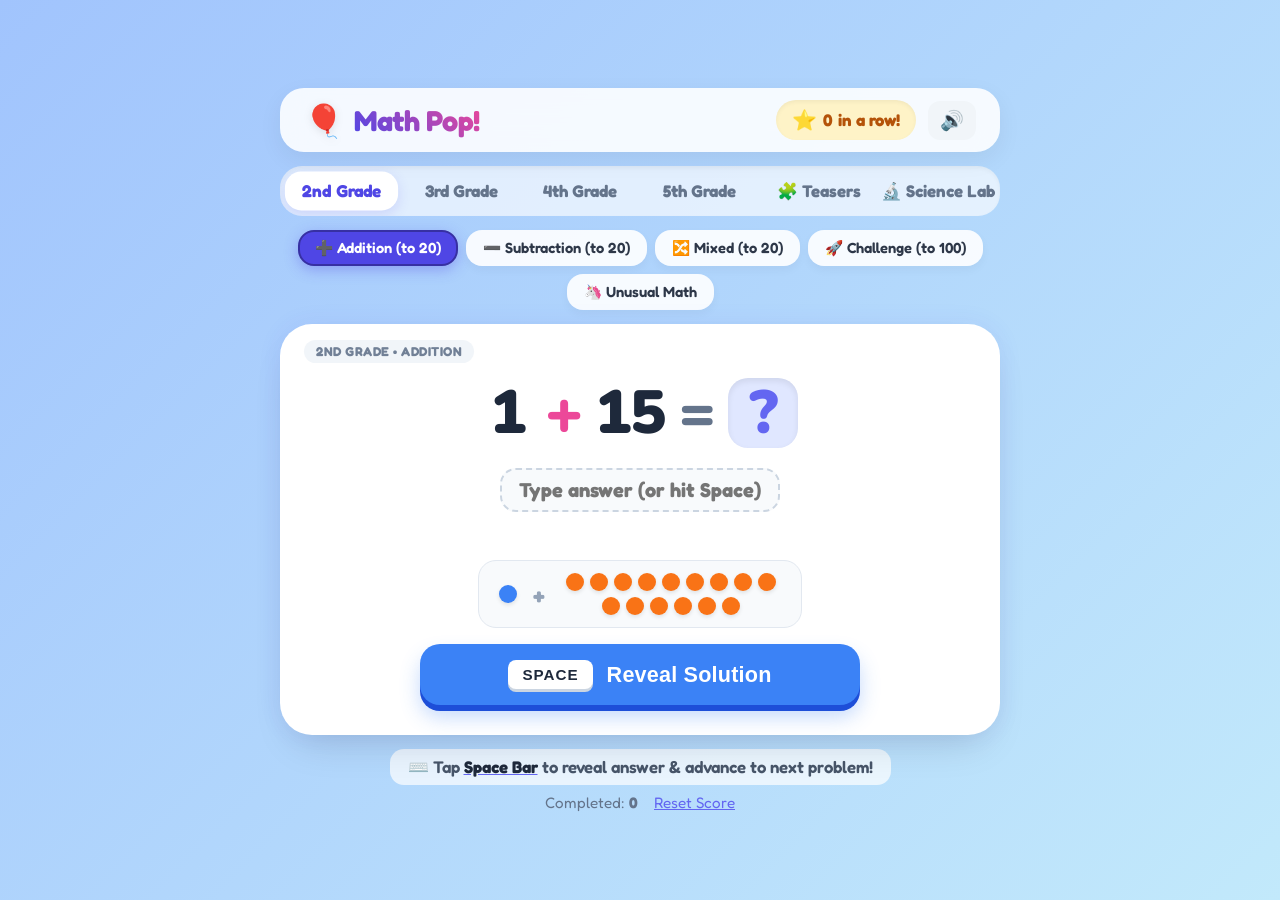
==== index.html @ 58becb1b "Initial release of Math Pop! - Elementary Math (Grades 2-5), Brain Teasers & Science Lab" ====
<!DOCTYPE html>
<html lang="en">
<head>
  <meta charset="UTF-8">
  <meta name="viewport" content="width=device-width, initial-scale=1.0">
  <title>Math Pop! 🚀 Elementary Math & Spatial Brain Teasers</title>
  <link rel="icon" href="data:image/svg+xml,<svg xmlns=%22http://www.w3.org/2000/svg%22 viewBox=%220 0 100 100%22><text y=%22.9em%22 font-size=%2290%22>🎈</text></svg>">
  <link rel="stylesheet" href="style.css">
  <link rel="preconnect" href="https://fonts.googleapis.com">
  <link rel="preconnect" href="https://fonts.gstatic.com" crossorigin>
  <link href="https://fonts.googleapis.com/css2?family=Fredoka:wght@400;600;700&family=Nunito:wght@700;900&display=swap" rel="stylesheet">
</head>
<body>
  <div class="app-container">
    <!-- Header Area -->
    <header class="quiz-header">
      <div class="logo">
        <span class="logo-icon">🎈</span>
        <h1>Math Pop!</h1>
      </div>

      <div class="header-controls">
        <div class="streak-pill" id="streakPill" title="Current streak">
          <span class="star-icon">⭐</span>
          <span id="streakCount">0</span> in a row!
        </div>
        <button id="soundToggle" class="icon-btn" aria-label="Toggle Sound" title="Toggle Sound">
          🔊
        </button>
      </div>
    </header>

    <!-- Top Primary Navigation Tabs: Grades & Activities -->
    <nav class="app-tabs" role="tablist" aria-label="Grades and Activities">
      <button class="app-tab active" id="tabGrade2" role="tab" aria-selected="true" data-tab="grade2">
        2nd Grade
      </button>
      <button class="app-tab" id="tabGrade3" role="tab" aria-selected="false" data-tab="grade3">
        3rd Grade
      </button>
      <button class="app-tab" id="tabGrade4" role="tab" aria-selected="false" data-tab="grade4">
        4th Grade
      </button>
      <button class="app-tab" id="tabGrade5" role="tab" aria-selected="false" data-tab="grade5">
        5th Grade
      </button>
      <button class="app-tab" id="tabRiddles" role="tab" aria-selected="false" data-tab="riddles">
        🧩 Teasers
      </button>
      <button class="app-tab" id="tabScience" role="tab" aria-selected="false" data-tab="science">
        🔬 Science Lab
      </button>
    </nav>

    <!-- TAB SECTION: MATH (Grades 2-5) -->
    <section id="mathSection" class="tab-panel active" role="tabpanel">
      <!-- Dynamic Topic Bar for the Selected Grade -->
      <div class="mode-selector" id="topicBar" role="radiogroup" aria-label="Topic Selector">
        <!-- Topic buttons injected dynamically based on grade -->
      </div>

      <!-- Main Flashcard Pop-Up Card -->
      <main class="card-stage">
        <div class="popup-card" id="card">
          <div class="card-badge" id="cardBadge">2nd Grade • Addition</div>

          <!-- Problem Expression Display Area -->
          <div class="equation-container" id="equationContainer">
            <div class="equation" id="equation">
              <span class="num" id="numA">8</span>
              <span class="op" id="operator">+</span>
              <span class="num" id="numB">7</span>
              <span class="equals">=</span>
              <span class="solution-slot" id="solutionSlot">
                <span class="question-mark" id="questionMark">?</span>
                <span class="solution-val hidden" id="solutionVal">15</span>
              </span>
            </div>
          </div>

          <!-- Optional Child Answer Input -->
          <div class="interactive-input-zone" id="inputZone">
            <input 
              type="text" 
              id="answerInput" 
              placeholder="Type answer (or hit Space)" 
              autocomplete="off"
            />
            <div class="input-feedback" id="inputFeedback"></div>
          </div>

          <!-- Visualizer & Step-by-Step Explanation Area -->
          <div class="visualizer" id="visualizer" aria-label="Visual representation">
            <div class="dots-group" id="dotsA"></div>
            <div class="visualizer-op" id="visualizerOp">+</div>
            <div class="dots-group" id="dotsB"></div>
          </div>

          <!-- Detailed Step Breakdown (Fractions, PEMDAS, Multi-step) -->
          <div class="step-explanation hidden" id="stepExplanation">
            <!-- Injected step breakdown -->
          </div>

          <!-- Bottom Spacebar Action Prompt Bar -->
          <div class="spacebar-bar-wrapper">
            <button id="actionBtn" class="spacebar-btn">
              <span class="key-cap">SPACE</span>
              <span class="action-text" id="actionText">Reveal Solution</span>
            </button>
          </div>
        </div>
      </main>
    </section>

    <!-- TAB SECTION: SPATIAL & VISUAL RIDDLES / BRAIN TEASERS -->
    <section id="riddlesSection" class="tab-panel hidden" role="tabpanel">
      <!-- Teaser Tracks: Logic Riddles, Visual & Spatial, Mental 3D -->
      <div class="mode-selector" id="teaserTrackBar" role="radiogroup" aria-label="Teaser Track">
        <button class="teaser-track-btn active" data-track="logic">🕵️ Logic Riddles (12 Slides)</button>
        <button class="teaser-track-btn" data-track="visual">🎨 Visual &amp; Spatial (10 Slides)</button>
        <button class="teaser-track-btn" data-track="mental">🧠 Mental 3D (6 Slides)</button>
      </div>

      <!-- Sequential Slide Navigation Toolbar -->
      <div class="slide-nav-toolbar" aria-label="Slide Navigation">
        <button id="prevSlideBtn" class="slide-nav-btn" title="Previous Slide (or Left Arrow)">← Prev</button>
        <div class="slide-progress-info">
          <span class="slide-counter-badge" id="slideIndicator">Slide 1 of 12</span>
          <div class="slide-dots" id="slideDots"></div>
        </div>
        <button id="nextSlideBtn" class="slide-nav-btn" title="Next Slide (or Right Arrow)">Next →</button>
      </div>

      <!-- Main Riddle Pop-Up Card -->
      <main class="card-stage">
        <div class="popup-card riddle-card" id="riddleCard">
          <div class="card-badge" id="riddleBadge">Slide 1 of 12 • Logic Riddle</div>

          <!-- Riddle Question Header -->
          <div class="riddle-header">
            <h2 class="riddle-question" id="riddleQuestion">What comes next in the pattern?</h2>
          </div>

          <!-- Graphic Viewport (SVGs rendered dynamically) -->
          <div class="riddle-viewport" id="riddleViewport">
            <!-- SVG injected here -->
          </div>

          <!-- Optional Riddle Input Zone (e.g. for typing number of edges/vertices) -->
          <div class="interactive-input-zone" id="riddleInputZone">
            <input 
              type="text" 
              id="riddleAnswerInput" 
              placeholder="Type answer (or hit Space)" 
              autocomplete="off"
            />
            <div class="input-feedback" id="riddleInputFeedback"></div>
          </div>

          <!-- Solution & Explanation Display -->
          <div class="riddle-solution-box hidden" id="riddleSolutionBox">
            <div class="riddle-answer-title" id="riddleAnswerTitle">Answer: Triangle</div>
            <div class="riddle-explanation" id="riddleExplanation">The pattern repeats: Circle, Square, Triangle!</div>
          </div>

          <!-- Spacebar Action Button -->
          <div class="spacebar-bar-wrapper">
            <button id="riddleActionBtn" class="spacebar-btn">
              <span class="key-cap">SPACE</span>
              <span class="action-text" id="riddleActionText">Reveal Solution</span>
            </button>
          </div>
        </div>
      </main>
    </section>
 
    <!-- TAB SECTION: SCIENCE LAB (PHYSICS, ENGINEERING & CHEMISTRY) -->
    <section id="scienceSection" class="tab-panel hidden" role="tabpanel">
      <!-- Science Tracks: Space & Gravity, Air & Friction, Density & Fluids, Chemistry & Matter -->
      <div class="mode-selector" id="scienceTrackBar" role="radiogroup" aria-label="Science Track">
        <button class="science-track-btn active" data-track="space">🌌 Space &amp; Gravity</button>
        <button class="science-track-btn" data-track="air">💨 Air &amp; Friction</button>
        <button class="science-track-btn" data-track="density">🌊 Density &amp; Viscosity</button>
        <button class="science-track-btn" data-track="chemistry">⚗️ Chemistry &amp; Matter</button>
      </div>

      <!-- Sequential Slide Navigation Toolbar for Science -->
      <div class="slide-nav-toolbar science-nav-toolbar" aria-label="Science Slide Navigation">
        <button id="prevScienceSlideBtn" class="slide-nav-btn" title="Previous Slide (or Left Arrow)">← Prev</button>
        <div class="slide-progress-info">
          <span class="slide-counter-badge" id="scienceSlideIndicator">Slide 1 of 4</span>
          <div class="slide-dots" id="scienceSlideDots"></div>
        </div>
        <button id="nextScienceSlideBtn" class="slide-nav-btn" title="Next Slide (or Right Arrow)">Next →</button>
      </div>

      <!-- Main Science Pop-Up Card -->
      <main class="card-stage">
        <div class="popup-card science-card" id="scienceCard">
          <div class="card-badge science-badge" id="scienceBadge">Slide 1 of 4 • Space &amp; Gravity</div>

          <!-- Science Question Header -->
          <div class="riddle-header">
            <h2 class="riddle-question" id="scienceQuestion">Science Question Goes Here</h2>
          </div>

          <!-- Graphic Viewport (SVGs and Interactive Diagrams) -->
          <div class="riddle-viewport science-viewport" id="scienceViewport">
            <!-- Diagram injected here -->
          </div>

          <!-- Optional Science Input Zone -->
          <div class="interactive-input-zone" id="scienceInputZone">
            <input 
              type="text" 
              id="scienceAnswerInput" 
              placeholder="What do you think happens? (or hit Space)" 
              autocomplete="off"
            />
            <div class="input-feedback" id="scienceInputFeedback"></div>
          </div>

          <!-- Solution & Science Principle Explanation Display -->
          <div class="riddle-solution-box science-solution-box hidden" id="scienceSolutionBox">
            <div class="riddle-answer-title" id="scienceAnswerTitle">Answer</div>
            <div class="riddle-explanation" id="scienceExplanation">Science Explanation</div>
          </div>

          <!-- Spacebar Action Button -->
          <div class="spacebar-bar-wrapper">
            <button id="scienceActionBtn" class="spacebar-btn science-action-btn">
              <span class="key-cap">SPACE</span>
              <span class="action-text" id="scienceActionText">Reveal Science Secret</span>
            </button>
          </div>
        </div>
      </main>
    </section>

    <!-- Bottom Helper Instructions -->
    <footer class="quiz-footer">
      <div class="footer-tip">
        <span class="key-hint">⌨️ Tap <strong>Space Bar</strong> to reveal answer &amp; advance to next problem!</span>
      </div>
      <div class="stats-bar">
        <span>Completed: <strong id="totalCompleted">0</strong></span>
        <button id="resetStatsBtn" class="link-btn">Reset Score</button>
      </div>
    </footer>
  </div>

  <canvas id="confettiCanvas"></canvas>
  <script src="app.js"></script>
</body>
</html>
---- style.css ----
:root {
  --bg-gradient: linear-gradient(135deg, #a1c4fd 0%, #c2e9fb 100%);
  --card-bg: #ffffff;
  --text-main: #2d3748;
  --text-muted: #718096;
  --primary-color: #4f46e5;
  --accent-blue: #3b82f6;
  --accent-orange: #f97316;
  --accent-green: #10b981;
  --accent-yellow: #f59e0b;
  --accent-pink: #ec4899;
  --accent-purple: #8b5cf6;
  --space-key-bg: #3b82f6;
  --space-key-shadow: #1d4ed8;
  --card-shadow: 0 20px 40px -15px rgba(0, 0, 0, 0.15), 0 0 25px rgba(79, 70, 229, 0.08);
}

* {
  box-sizing: border-box;
  margin: 0;
  padding: 0;
  user-select: none;
}

body {
  font-family: 'Fredoka', -apple-system, BlinkMacSystemFont, "Segoe UI", Roboto, sans-serif;
  background: var(--bg-gradient);
  color: var(--text-main);
  min-height: 100vh;
  display: flex;
  justify-content: center;
  align-items: center;
  padding: 16px;
  overflow-x: hidden;
}

.app-container {
  width: 100%;
  max-width: 720px;
  display: flex;
  flex-direction: column;
  gap: 14px;
}

/* Header */
.quiz-header {
  display: flex;
  justify-content: space-between;
  align-items: center;
  background: rgba(255, 255, 255, 0.88);
  backdrop-filter: blur(12px);
  padding: 12px 24px;
  border-radius: 24px;
  box-shadow: 0 8px 24px rgba(0, 0, 0, 0.06);
}

.logo {
  display: flex;
  align-items: center;
  gap: 10px;
}

.logo-icon {
  font-size: 2rem;
  filter: drop-shadow(0 2px 4px rgba(0,0,0,0.1));
}

.logo h1 {
  font-size: 1.8rem;
  font-weight: 700;
  background: linear-gradient(45deg, #4f46e5, #ec4899);
  -webkit-background-clip: text;
  -webkit-text-fill-color: transparent;
  letter-spacing: -0.5px;
}

.header-controls {
  display: flex;
  align-items: center;
  gap: 12px;
}

.streak-pill {
  display: flex;
  align-items: center;
  gap: 6px;
  background: #fef3c7;
  color: #b45309;
  font-weight: 700;
  padding: 8px 16px;
  border-radius: 9999px;
  box-shadow: inset 0 2px 4px rgba(0,0,0,0.05);
  font-size: 1.05rem;
  transition: transform 0.2s cubic-bezier(0.34, 1.56, 0.64, 1);
}

.streak-pill.bump {
  transform: scale(1.18);
}

.star-icon {
  font-size: 1.25rem;
}

.icon-btn {
  background: #f1f5f9;
  border: none;
  font-size: 1.2rem;
  padding: 8px 12px;
  border-radius: 12px;
  cursor: pointer;
  transition: all 0.15s ease;
}

.icon-btn:hover {
  background: #e2e8f0;
  transform: scale(1.08);
}

/* Primary App Navigation Tabs */
.app-tabs {
  display: flex;
  justify-content: center;
  gap: 8px;
  background: rgba(255, 255, 255, 0.65);
  padding: 6px;
  border-radius: 22px;
  box-shadow: inset 0 2px 4px rgba(0, 0, 0, 0.04);
  overflow-x: auto;
  scrollbar-width: none;
}

.app-tabs::-webkit-scrollbar {
  display: none;
}

.app-tab {
  flex: 1;
  min-width: 95px;
  background: transparent;
  border: none;
  font-family: inherit;
  font-size: 1.05rem;
  font-weight: 700;
  color: #64748b;
  padding: 9px 14px;
  border-radius: 16px;
  cursor: pointer;
  transition: all 0.2s cubic-bezier(0.34, 1.56, 0.64, 1);
  display: flex;
  align-items: center;
  justify-content: center;
  white-space: nowrap;
}

.app-tab:hover {
  color: #1e293b;
  background: rgba(255, 255, 255, 0.5);
}

.app-tab.active {
  background: #ffffff;
  color: #4f46e5;
  box-shadow: 0 4px 12px rgba(79, 70, 229, 0.15);
  transform: scale(1.02);
}

/* Tab Panels */
.tab-panel {
  display: flex;
  flex-direction: column;
  gap: 14px;
}

.tab-panel.hidden {
  display: none !important;
}

/* Mode Selector Pills */
.mode-selector {
  display: flex;
  justify-content: center;
  flex-wrap: wrap;
  gap: 8px;
}

.mode-btn, .riddle-mode-btn {
  background: rgba(255, 255, 255, 0.9);
  border: 2px solid transparent;
  color: var(--text-main);
  font-family: inherit;
  font-size: 0.92rem;
  font-weight: 600;
  padding: 7px 15px;
  border-radius: 16px;
  cursor: pointer;
  transition: all 0.2s cubic-bezier(0.34, 1.56, 0.64, 1);
  box-shadow: 0 4px 10px rgba(0, 0, 0, 0.04);
}

.mode-btn:hover, .riddle-mode-btn:hover {
  transform: translateY(-2px);
  background: #ffffff;
}

.mode-btn.active, .riddle-mode-btn.active {
  background: #4f46e5;
  color: #ffffff;
  border-color: #3730a3;
  box-shadow: 0 4px 14px rgba(79, 70, 229, 0.35);
}

/* Card Stage & Pop-Up Card */
.card-stage {
  display: flex;
  justify-content: center;
  perspective: 1000px;
}

.popup-card {
  width: 100%;
  background: var(--card-bg);
  border-radius: 32px;
  box-shadow: var(--card-shadow);
  padding: 30px 24px;
  display: flex;
  flex-direction: column;
  align-items: center;
  position: relative;
  transition: transform 0.25s cubic-bezier(0.34, 1.56, 0.64, 1);
  animation: popIn 0.35s cubic-bezier(0.34, 1.56, 0.64, 1);
}

@keyframes popIn {
  0% {
    opacity: 0;
    transform: scale(0.88) translateY(20px);
  }
  100% {
    opacity: 1;
    transform: scale(1) translateY(0);
  }
}

.card-badge {
  position: absolute;
  top: 16px;
  left: 24px;
  background: #f1f5f9;
  color: var(--text-muted);
  font-size: 0.8rem;
  font-weight: 700;
  text-transform: uppercase;
  letter-spacing: 0.5px;
  padding: 4px 12px;
  border-radius: 999px;
}

/* Math Equation Display */
.equation-container {
  margin: 18px 0 10px;
  width: 100%;
  display: flex;
  justify-content: center;
}

.equation {
  font-family: 'Nunito', 'Fredoka', sans-serif;
  font-size: 3.8rem;
  font-weight: 900;
  display: flex;
  align-items: center;
  justify-content: center;
  flex-wrap: wrap;
  gap: 14px;
  color: #1e293b;
  letter-spacing: -1px;
}

.num {
  color: #1e293b;
  min-width: 50px;
  text-align: center;
}

.op {
  color: #ec4899;
  transform: scale(1.05);
}

.equals {
  color: #64748b;
}

.solution-slot {
  min-width: 70px;
  display: inline-flex;
  justify-content: center;
  align-items: center;
}

.question-mark {
  color: #6366f1;
  background: #e0e7ff;
  width: 70px;
  height: 70px;
  display: inline-flex;
  align-items: center;
  justify-content: center;
  border-radius: 20px;
  animation: pulseQ 1.5s infinite ease-in-out;
  box-shadow: inset 0 3px 6px rgba(0,0,0,0.08);
}

@keyframes pulseQ {
  0%, 100% { transform: scale(1); }
  50% { transform: scale(1.06); }
}

.solution-val {
  color: #059669;
  background: #d1fae5;
  padding: 0 16px;
  border-radius: 20px;
  display: inline-block;
  animation: bounceSolve 0.4s cubic-bezier(0.34, 1.56, 0.64, 1);
  box-shadow: 0 4px 12px rgba(16, 185, 129, 0.25);
  font-size: 0.95em;
}

@keyframes bounceSolve {
  0% { transform: scale(0.5); opacity: 0; }
  70% { transform: scale(1.15); }
  100% { transform: scale(1); opacity: 1; }
}

/* Fraction Rendering */
.fraction {
  display: inline-flex;
  flex-direction: column;
  vertical-align: middle;
  text-align: center;
  font-size: 0.85em;
  padding: 0 4px;
}

.fraction-num {
  border-bottom: 3.5px solid currentColor;
  padding-bottom: 2px;
  line-height: 1;
}

.fraction-den {
  padding-top: 3px;
  line-height: 1;
}

/* Optional Input Zone */
.interactive-input-zone {
  margin-top: 4px;
  margin-bottom: 10px;
  display: flex;
  flex-direction: column;
  align-items: center;
  gap: 6px;
}

#answerInput {
  font-family: inherit;
  font-size: 1.25rem;
  font-weight: 700;
  text-align: center;
  border: 2.5px dashed #cbd5e1;
  background: #f8fafc;
  color: #334155;
  border-radius: 16px;
  padding: 8px 16px;
  width: 280px;
  outline: none;
  transition: all 0.2s ease;
}

#answerInput:focus {
  border-color: #6366f1;
  background: #ffffff;
  border-style: solid;
  box-shadow: 0 0 0 4px rgba(99, 102, 241, 0.15);
}

.input-feedback {
  font-size: 1rem;
  font-weight: 700;
  min-height: 24px;
}

.input-feedback.correct {
  color: #059669;
}

.input-feedback.incorrect {
  color: #e11d48;
}

/* Visualizer (Ten-Frames & Dot Counters) */
.visualizer {
  display: flex;
  align-items: center;
  justify-content: center;
  gap: 16px;
  margin: 8px 0 16px;
  padding: 12px 20px;
  background: #f8fafc;
  border-radius: 18px;
  min-height: 54px;
  max-width: 95%;
  flex-wrap: wrap;
  border: 1px solid #e2e8f0;
}

.dots-group {
  display: flex;
  flex-wrap: wrap;
  gap: 6px;
  max-width: 220px;
  justify-content: center;
}

.dot {
  width: 18px;
  height: 18px;
  border-radius: 50%;
  transition: transform 0.2s ease;
  box-shadow: 0 2px 4px rgba(0,0,0,0.1);
}

.dot-blue {
  background: #3b82f6;
}

.dot-orange {
  background: #f97316;
}

.dot-ghost {
  background: #e2e8f0;
  border: 1.5px dashed #94a3b8;
  opacity: 0.5;
}

.visualizer-op {
  font-size: 1.5rem;
  font-weight: 800;
  color: #94a3b8;
}

/* Step-by-Step Breakdown (PEMDAS, Fractions, Multi-step) */
.step-explanation {
  width: 100%;
  background: #ecfdf5;
  border: 2px solid #a7f3d0;
  border-radius: 18px;
  padding: 12px 18px;
  margin: 6px 0 16px;
  font-size: 1.05rem;
  line-height: 1.45;
  color: #065f46;
  text-align: center;
  font-weight: 600;
  animation: bounceIn 0.3s cubic-bezier(0.34, 1.56, 0.64, 1);
}

/* Geometry Diagram */
.geom-container {
  display: flex;
  flex-direction: column;
  align-items: center;
  gap: 6px;
}

.geom-container svg {
  max-width: 240px;
  height: auto;
}

/* ========================================================
   SPATIAL & VISUAL RIDDLES STYLING
   ======================================================== */
.riddle-card {
  padding: 28px 24px;
}

.riddle-header {
  margin: 18px 0 14px;
  text-align: center;
}

.riddle-question {
  font-size: 1.55rem;
  font-weight: 700;
  color: #1e293b;
  line-height: 1.35;
}

.riddle-viewport {
  width: 100%;
  min-height: 220px;
  background: #f8fafc;
  border: 2px solid #e2e8f0;
  border-radius: 24px;
  display: flex;
  align-items: center;
  justify-content: center;
  padding: 16px;
  margin-bottom: 18px;
  box-shadow: inset 0 2px 6px rgba(0, 0, 0, 0.03);
  position: relative;
  overflow: hidden;
}

.riddle-viewport svg {
  max-width: 100%;
  max-height: 240px;
  height: auto;
}

.riddle-solution-box {
  width: 100%;
  background: #ecfdf5;
  border: 2px solid #a7f3d0;
  border-radius: 20px;
  padding: 14px 20px;
  margin-bottom: 18px;
  text-align: center;
  animation: bounceIn 0.35s cubic-bezier(0.34, 1.56, 0.64, 1);
}

@keyframes bounceIn {
  0% { transform: scale(0.9); opacity: 0; }
  100% { transform: scale(1); opacity: 1; }
}

.riddle-answer-title {
  font-size: 1.45rem;
  font-weight: 800;
  color: #065f46;
  margin-bottom: 4px;
}

.riddle-explanation {
  font-size: 1.1rem;
  font-weight: 600;
  color: #047857;
  line-height: 1.4;
}

/* Spacebar Action Button */
.spacebar-bar-wrapper {
  width: 100%;
  display: flex;
  justify-content: center;
}

.spacebar-btn {
  width: 100%;
  max-width: 440px;
  background: var(--space-key-bg);
  border: none;
  border-radius: 20px;
  padding: 16px 24px;
  display: flex;
  align-items: center;
  justify-content: center;
  gap: 14px;
  cursor: pointer;
  box-shadow: 0 6px 0 var(--space-key-shadow), 0 12px 20px rgba(59, 130, 246, 0.3);
  transition: all 0.1s ease;
  transform: translateY(0);
}

.spacebar-btn:active, .spacebar-btn.pressed {
  transform: translateY(4px);
  box-shadow: 0 2px 0 var(--space-key-shadow), 0 4px 10px rgba(59, 130, 246, 0.2);
}

.key-cap {
  background: #ffffff;
  color: #1e293b;
  font-size: 0.95rem;
  font-weight: 800;
  letter-spacing: 1px;
  padding: 6px 14px;
  border-radius: 8px;
  box-shadow: 0 3px 0 #cbd5e1;
  text-shadow: none;
}

.action-text {
  color: #ffffff;
  font-size: 1.35rem;
  font-weight: 700;
  letter-spacing: 0.2px;
}

.spacebar-btn.next-mode {
  background: #10b981;
  box-shadow: 0 6px 0 #047857, 0 12px 20px rgba(16, 185, 129, 0.3);
}

.spacebar-btn.next-mode:active, .spacebar-btn.next-mode.pressed {
  transform: translateY(4px);
  box-shadow: 0 2px 0 #047857, 0 4px 10px rgba(16, 185, 129, 0.2);
}

/* Footer info */
.quiz-footer {
  display: flex;
  flex-direction: column;
  align-items: center;
  gap: 8px;
  text-align: center;
}

.footer-tip {
  color: #475569;
  font-size: 1.05rem;
  font-weight: 600;
  background: rgba(255, 255, 255, 0.7);
  padding: 8px 18px;
  border-radius: 14px;
}

.key-hint strong {
  color: #1e293b;
  text-decoration: underline;
  text-decoration-color: #6366f1;
}

.stats-bar {
  display: flex;
  gap: 16px;
  font-size: 0.95rem;
  color: #64748b;
}

.link-btn {
  background: none;
  border: none;
  color: #6366f1;
  text-decoration: underline;
  font-family: inherit;
  font-size: inherit;
  cursor: pointer;
}

.link-btn:hover {
  color: #4338ca;
}

.hidden {
  display: none !important;
}

/* Confetti canvas */
#confettiCanvas {
  position: fixed;
  top: 0;
  left: 0;
  width: 100vw;
  height: 100vh;
  pointer-events: none;
  z-index: 999;
}

/* Responsive adjustments */
@media (max-width: 580px) {
  .equation {
    font-size: 2.8rem;
    gap: 8px;
  }
  .question-mark {
    width: 54px;
    height: 54px;
  }
  .riddle-question {
    font-size: 1.25rem;
  }
  .action-text {
    font-size: 1.15rem;
  }
  .popup-card {
    padding: 22px 14px;
  }
  .app-tab {
    font-size: 0.95rem;
    padding: 8px 10px;
    min-width: 82px;
  }
}

/* Difficulty Switcher */
.difficulty-container {
  display: flex;
  justify-content: center;
  margin-bottom: 2px;
}

.difficulty-bar {
  display: inline-flex;
  background: rgba(255, 255, 255, 0.75);
  padding: 4px;
  border-radius: 18px;
  box-shadow: inset 0 2px 4px rgba(0, 0, 0, 0.04);
  gap: 6px;
}

.diff-btn {
  background: transparent;
  border: none;
  font-family: inherit;
  font-size: 0.95rem;
  font-weight: 700;
  color: #64748b;
  padding: 6px 16px;
  border-radius: 14px;
  cursor: pointer;
  transition: all 0.2s cubic-bezier(0.34, 1.56, 0.64, 1);
}

.diff-btn:hover {
  color: #1e293b;
}

.diff-btn.active {
  background: #4f46e5;
  color: #ffffff;
  box-shadow: 0 3px 8px rgba(79, 70, 229, 0.3);
}

/* Mental 3D Thought Viewport */
.thought-bubble-container {
  display: flex;
  flex-direction: column;
  align-items: center;
  justify-content: center;
  gap: 10px;
  text-align: center;
  padding: 16px;
}

.thought-icon {
  font-size: 3.4rem;
  filter: drop-shadow(0 4px 6px rgba(0,0,0,0.1));
  animation: floatBubble 2s infinite ease-in-out;
}

@keyframes floatBubble {
  0%, 100% { transform: translateY(0) scale(1); }
  50% { transform: translateY(-6px) scale(1.04); }
}

.thought-text {
  font-size: 1.25rem;
  font-weight: 700;
  color: #334155;
}

.thought-hint {
  font-size: 0.95rem;
  color: #4f46e5;
  font-weight: 600;
  background: #e0e7ff;
  padding: 4px 14px;
  border-radius: 999px;
}

/* Riddle Input Zone */
#riddleAnswerInput {
  font-family: inherit;
  font-size: 1.25rem;
  font-weight: 700;
  text-align: center;
  border: 2.5px dashed #cbd5e1;
  background: #f8fafc;
  color: #334155;
  border-radius: 16px;
  padding: 8px 16px;
  width: 280px;
  outline: none;
  transition: all 0.2s ease;
}

#riddleAnswerInput:focus {
  border-color: #6366f1;
  background: #ffffff;
  border-style: solid;
  box-shadow: 0 0 0 4px rgba(99, 102, 241, 0.15);
}

/* Teaser Track Selector */
.teaser-track-btn {
  background: rgba(255, 255, 255, 0.9);
  border: 2px solid transparent;
  color: var(--text-main);
  font-family: inherit;
  font-size: 0.92rem;
  font-weight: 700;
  padding: 8px 16px;
  border-radius: 16px;
  cursor: pointer;
  transition: all 0.2s cubic-bezier(0.34, 1.56, 0.64, 1);
  box-shadow: 0 4px 10px rgba(0, 0, 0, 0.04);
}

.teaser-track-btn:hover {
  transform: translateY(-2px);
  background: #ffffff;
}

.teaser-track-btn.active {
  background: #4f46e5;
  color: #ffffff;
  border-color: #3730a3;
  box-shadow: 0 4px 14px rgba(79, 70, 229, 0.35);
}

/* Sequential Slide Navigation Toolbar */
.slide-nav-toolbar {
  display: flex;
  align-items: center;
  justify-content: space-between;
  background: rgba(255, 255, 255, 0.75);
  backdrop-filter: blur(8px);
  padding: 8px 16px;
  border-radius: 20px;
  box-shadow: 0 4px 12px rgba(0, 0, 0, 0.04);
  gap: 12px;
  margin-bottom: 4px;
}

.slide-nav-btn {
  background: #ffffff;
  border: 1.5px solid #cbd5e1;
  color: #334155;
  font-family: inherit;
  font-size: 0.92rem;
  font-weight: 700;
  padding: 6px 14px;
  border-radius: 12px;
  cursor: pointer;
  transition: all 0.15s ease;
  box-shadow: 0 2px 4px rgba(0,0,0,0.03);
}

.slide-nav-btn:hover {
  background: #4f46e5;
  color: #ffffff;
  border-color: #4f46e5;
  transform: scale(1.04);
}

.slide-nav-btn:active {
  transform: scale(0.96);
}

.slide-progress-info {
  display: flex;
  flex-direction: column;
  align-items: center;
  gap: 5px;
}

.slide-counter-badge {
  font-size: 0.92rem;
  font-weight: 800;
  color: #4f46e5;
  letter-spacing: 0.3px;
}

.slide-dots {
  display: flex;
  align-items: center;
  justify-content: center;
  gap: 6px;
  flex-wrap: wrap;
  max-width: 280px;
}

.slide-dot {
  width: 9px;
  height: 9px;
  border-radius: 50%;
  background: #cbd5e1;
  cursor: pointer;
  transition: all 0.2s cubic-bezier(0.34, 1.56, 0.64, 1);
}

.slide-dot:hover {
  transform: scale(1.3);
  background: #94a3b8;
}

.slide-dot.active {
  background: #4f46e5;
  transform: scale(1.35);
  box-shadow: 0 0 0 3px rgba(79, 70, 229, 0.25);
}

/* Logic Riddle Illustration Box */
.logic-riddle-container {
  display: flex;
  flex-direction: column;
  align-items: center;
  justify-content: center;
  text-align: center;
  padding: 16px 20px;
  gap: 12px;
  min-height: 180px;
}

.logic-riddle-icon {
  font-size: 3.2rem;
  filter: drop-shadow(0 4px 6px rgba(0,0,0,0.1));
}

.logic-riddle-clue {
  font-size: 1.25rem;
  font-weight: 700;
  color: #1e293b;
  line-height: 1.45;
  max-width: 520px;
}

.logic-tiles-row {
  display: flex;
  align-items: center;
  justify-content: center;
  gap: 10px;
  margin: 6px 0;
  flex-wrap: wrap;
}

.logic-tile {
  display: inline-flex;
  align-items: center;
  justify-content: center;
  width: 48px;
  height: 52px;
  background: #ffffff;
  border: 3px solid #6366f1;
  border-radius: 12px;
  font-family: 'Fredoka', sans-serif;
  font-size: 1.6rem;
  font-weight: 800;
  color: #4f46e5;
  box-shadow: 0 4px 0 #cbd5e1;
  transition: all 0.3s cubic-bezier(0.34, 1.56, 0.64, 1);
}

.logic-tile.crossed {
  background: #fee2e2;
  border-color: #ef4444;
  color: #dc2626;
  text-decoration: line-through;
  opacity: 0.6;
}

.logic-tile.green-glow {
  background: #d1fae5;
  border-color: #10b981;
  color: #047857;
  transform: scale(1.08);
  box-shadow: 0 4px 0 #059669;
}

.logic-banner {
  display: inline-flex;
  align-items: center;
  gap: 8px;
  padding: 8px 16px;
  background: #f1f5f9;
  border-radius: 10px;
  font-family: 'Fredoka', sans-serif;
  font-size: 1.15rem;
  font-weight: 700;
  color: #334155;
}

.logic-banner.highlight {
  background: #fef3c7;
  border: 2px solid #f59e0b;
  color: #b45309;
}

/* ========================================================
   SCIENCE LAB (PHYSICS & ENGINEERING) STYLING
   ======================================================== */
.science-track-btn {
  background: rgba(255, 255, 255, 0.9);
  border: 2px solid transparent;
  color: #0f172a;
  font-family: inherit;
  font-size: 0.92rem;
  font-weight: 700;
  padding: 8px 16px;
  border-radius: 16px;
  cursor: pointer;
  transition: all 0.2s cubic-bezier(0.34, 1.56, 0.64, 1);
  box-shadow: 0 4px 10px rgba(0, 0, 0, 0.04);
}

.science-track-btn:hover {
  transform: translateY(-2px);
  background: #ffffff;
  color: #0284c7;
}

.science-track-btn.active {
  background: linear-gradient(135deg, #0284c7 0%, #0369a1 100%);
  color: #ffffff;
  border-color: #075985;
  box-shadow: 0 4px 14px rgba(2, 132, 199, 0.35);
}

.science-card {
  border-top: 6px solid #0284c7;
}

.science-badge {
  background: #e0f2fe;
  color: #0369a1;
  border: 1.5px solid #bae6fd;
}

.science-action-btn {
  background: #0284c7;
  box-shadow: 0 6px 0 #0369a1, 0 12px 20px rgba(2, 132, 199, 0.3);
}

.science-action-btn:active, .science-action-btn.pressed {
  box-shadow: 0 2px 0 #0369a1, 0 4px 10px rgba(2, 132, 199, 0.2);
}

.science-action-btn.next-mode {
  background: #10b981;
  box-shadow: 0 6px 0 #047857, 0 12px 20px rgba(16, 185, 129, 0.3);
}

.science-action-btn.next-mode:active, .science-action-btn.next-mode.pressed {
  box-shadow: 0 2px 0 #047857, 0 4px 10px rgba(16, 185, 129, 0.2);
}

.science-viewport {
  background: #ffffff;
  border: 2px dashed #bae6fd;
}

.science-solution-box {
  background: #f0fdf4;
  border: 2px solid #86efac;
}

.science-solution-box .riddle-answer-title {
  color: #15803d;
}

.science-solution-box .riddle-explanation {
  color: #1e293b;
}

/* Science comparison cards and badges */
.science-tag {
  display: inline-block;
  padding: 4px 10px;
  border-radius: 6px;
  font-family: 'Fredoka', sans-serif;
  font-size: 0.85rem;
  font-weight: 700;
  text-transform: uppercase;
}

.science-tag.vacuum {
  background: #1e1b4b;
  color: #a5b4fc;
}

.science-tag.air {
  background: #e0f2fe;
  color: #0369a1;
}

.science-tag.gravity {
  background: #fef3c7;
  color: #b45309;
}
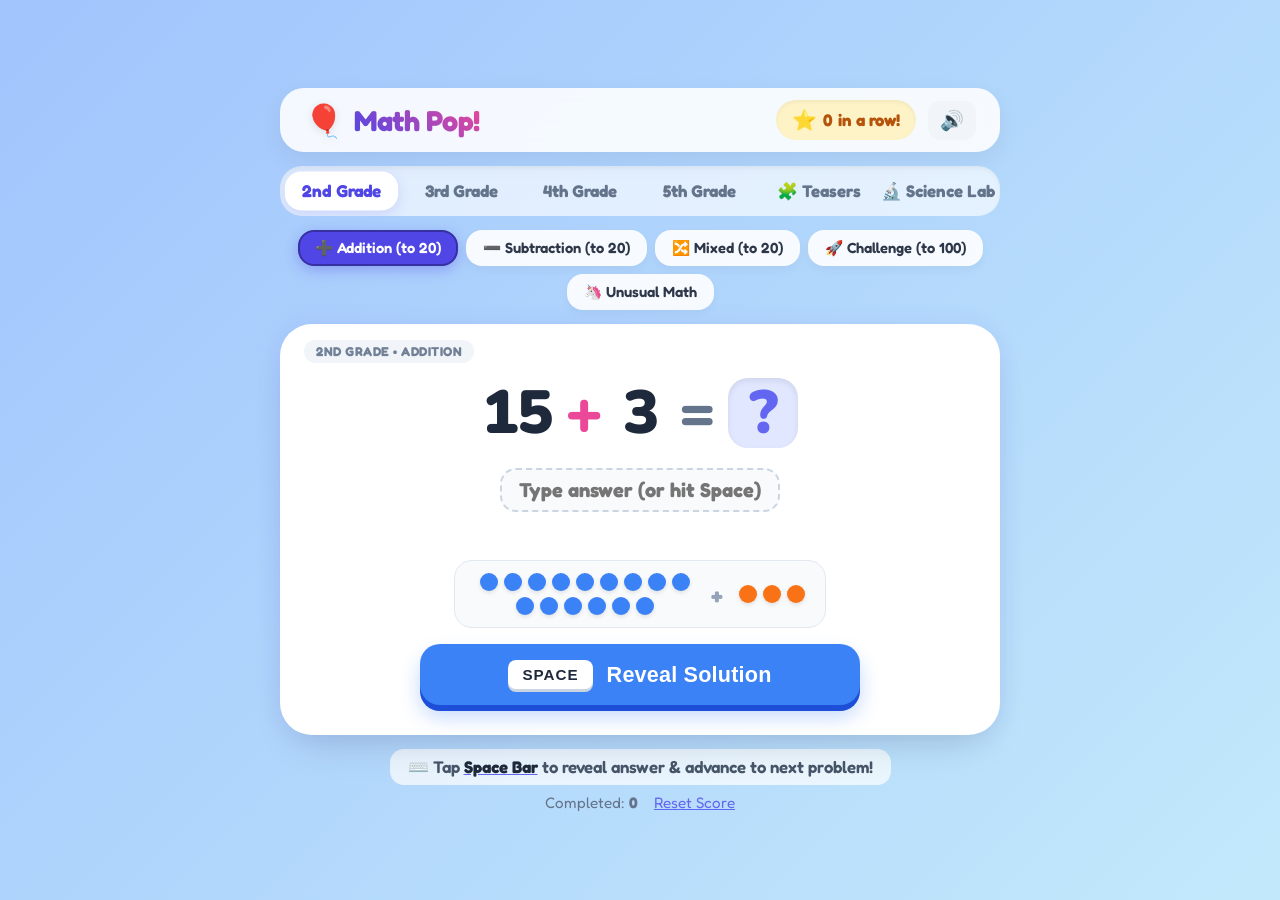
==== commit 86173d78: "Update page title to reflect Science Lab feature" ====
--- a/index.html
+++ b/index.html
@@ -3,7 +3,7 @@
 <head>
   <meta charset="UTF-8">
   <meta name="viewport" content="width=device-width, initial-scale=1.0">
-  <title>Math Pop! 🚀 Elementary Math & Spatial Brain Teasers</title>
+  <title>Math Pop! 🚀 Elementary Math, Brain Teasers & Science Lab</title>
   <link rel="icon" href="data:image/svg+xml,<svg xmlns=%22http://www.w3.org/2000/svg%22 viewBox=%220 0 100 100%22><text y=%22.9em%22 font-size=%2290%22>🎈</text></svg>">
   <link rel="stylesheet" href="style.css">
   <link rel="preconnect" href="https://fonts.googleapis.com">
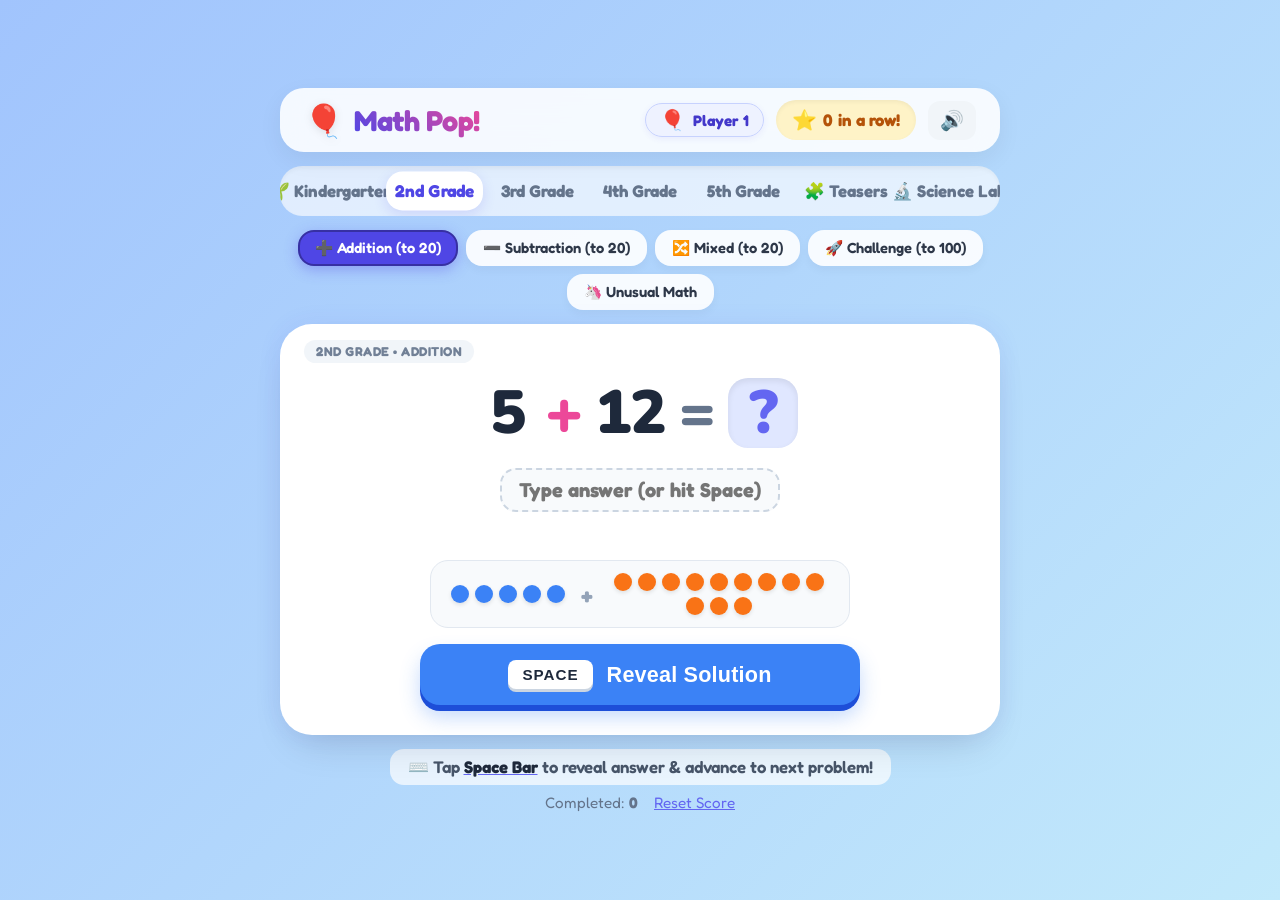
==== commit 2ec72968: "Add Kindergarten level with math, questions, riddles, puzzles and multi-profile support" ====
--- a/index.html
+++ b/index.html
@@ -20,6 +20,10 @@
       </div>
 
       <div class="header-controls">
+        <button id="profileBtn" class="profile-pill" aria-label="Player Profile" title="Switch or view player profile">
+          <span id="profileAvatar" class="profile-avatar">🎈</span>
+          <span id="profileName" class="profile-name">Player 1</span>
+        </button>
         <div class="streak-pill" id="streakPill" title="Current streak">
           <span class="star-icon">⭐</span>
           <span id="streakCount">0</span> in a row!
@@ -32,6 +36,9 @@
 
     <!-- Top Primary Navigation Tabs: Grades & Activities -->
     <nav class="app-tabs" role="tablist" aria-label="Grades and Activities">
+      <button class="app-tab" id="tabKindergarten" role="tab" aria-selected="false" data-tab="kindergarten">
+        🌱 Kindergarten
+      </button>
       <button class="app-tab active" id="tabGrade2" role="tab" aria-selected="true" data-tab="grade2">
         2nd Grade
       </button>
@@ -51,6 +58,70 @@
         🔬 Science Lab
       </button>
     </nav>
+
+    <!-- TAB SECTION: KINDERGARTEN (MATH, QUESTIONS, RIDDLES, PUZZLES) -->
+    <section id="kindergartenSection" class="tab-panel hidden" role="tabpanel">
+      <!-- Kindergarten Tracks: Math, Questions, Riddles, Puzzles -->
+      <div class="mode-selector" id="kindergartenTrackBar" role="radiogroup" aria-label="Kindergarten Activities">
+        <button class="kindergarten-track-btn active" data-track="math">🔢 Counting &amp; Math (12)</button>
+        <button class="kindergarten-track-btn" data-track="questions">❓ Curious Questions (12)</button>
+        <button class="kindergarten-track-btn" data-track="riddles">🦁 Playful Riddles (12)</button>
+        <button class="kindergarten-track-btn" data-track="puzzles">🧩 Shape Puzzles (12)</button>
+      </div>
+
+      <!-- Sequential Slide Navigation Toolbar -->
+      <div class="slide-nav-toolbar kindergarten-nav-toolbar" aria-label="Kindergarten Slide Navigation">
+        <button id="prevKindergartenSlideBtn" class="slide-nav-btn" title="Previous Slide (or Left Arrow)">← Prev</button>
+        <div class="slide-progress-info">
+          <span class="slide-counter-badge kindergarten-counter-badge" id="kindergartenSlideIndicator">Slide 1 of 12</span>
+          <div class="slide-dots" id="kindergartenSlideDots"></div>
+        </div>
+        <button id="nextKindergartenSlideBtn" class="slide-nav-btn" title="Next Slide (or Right Arrow)">Next →</button>
+        <button id="kindergartenSpeakBtn" class="icon-btn kindergarten-speak-btn" title="Read aloud to me!" aria-label="Read Question Aloud">🔊 Listen</button>
+      </div>
+
+      <!-- Main Kindergarten Pop-Up Card -->
+      <main class="card-stage">
+        <div class="popup-card kindergarten-card" id="kindergartenCard">
+          <div class="card-badge kindergarten-badge" id="kindergartenBadge">🌱 Kindergarten • Counting &amp; Math</div>
+
+          <!-- Kindergarten Question Header -->
+          <div class="riddle-header">
+            <h2 class="riddle-question kindergarten-question" id="kindergartenQuestion">How many ducklings are in the pond?</h2>
+          </div>
+
+          <!-- Graphic Viewport (Rich SVGs) -->
+          <div class="riddle-viewport kindergarten-viewport" id="kindergartenViewport">
+            <!-- SVG injected here -->
+          </div>
+
+          <!-- Optional Input Zone -->
+          <div class="interactive-input-zone" id="kindergartenInputZone">
+            <input 
+              type="text" 
+              id="kindergartenAnswerInput" 
+              placeholder="Type answer (or hit Space)" 
+              autocomplete="off"
+            />
+            <div class="input-feedback" id="kindergartenInputFeedback"></div>
+          </div>
+
+          <!-- Solution & Explanation Box -->
+          <div class="riddle-solution-box kindergarten-solution-box hidden" id="kindergartenSolutionBox">
+            <div class="riddle-answer-title kindergarten-answer-title" id="kindergartenAnswerTitle">Answer: 5 Ducklings! 🦆</div>
+            <div class="riddle-explanation kindergarten-explanation" id="kindergartenExplanation">Count them: 1, 2, 3, 4, 5 swimming happily!</div>
+          </div>
+
+          <!-- Spacebar Action Button -->
+          <div class="spacebar-bar-wrapper">
+            <button id="kindergartenActionBtn" class="spacebar-btn kindergarten-action-btn">
+              <span class="key-cap">SPACE</span>
+              <span class="action-text" id="kindergartenActionText">Reveal Answer</span>
+            </button>
+          </div>
+        </div>
+      </main>
+    </section>
 
     <!-- TAB SECTION: MATH (Grades 2-5) -->
     <section id="mathSection" class="tab-panel active" role="tabpanel">
@@ -249,6 +320,108 @@
     </footer>
   </div>
 
+  <!-- Profile & Persistence Modal -->
+  <div id="profileModal" class="modal-overlay hidden" role="dialog" aria-modal="true" aria-labelledby="profileModalTitle">
+    <div class="modal-card">
+      <div class="modal-header">
+        <h2 id="profileModalTitle" class="modal-title">👤 Player Profile</h2>
+        <button id="closeProfileModalBtn" class="modal-close-btn" aria-label="Close Profile Modal">&times;</button>
+      </div>
+
+      <div class="modal-body">
+        <!-- Active Player Showcase -->
+        <div class="active-player-card">
+          <div class="player-identity">
+            <span id="modalActiveAvatar" class="player-avatar-large">🎈</span>
+            <div class="player-info">
+              <div class="player-name-row">
+                <h3 id="modalActiveName" class="player-name">Player 1</h3>
+                <button id="editProfileBtn" class="mini-btn" title="Edit nickname or avatar">✏️ Edit</button>
+              </div>
+              <span class="player-status-badge">Active Player</span>
+            </div>
+          </div>
+
+          <!-- Edit Player Form (Hidden by default) -->
+          <form id="editPlayerForm" class="edit-player-form hidden">
+            <div class="form-row">
+              <input type="text" id="editPlayerNameInput" maxlength="15" placeholder="Nickname" required />
+              <button type="submit" class="btn-primary-sm">Save</button>
+              <button type="button" id="cancelEditPlayerBtn" class="btn-secondary-sm">Cancel</button>
+            </div>
+            <div class="avatar-select-label">Pick Avatar:</div>
+            <div class="avatar-picker-grid" id="editAvatarPicker">
+              <!-- Emojis injected by JS -->
+            </div>
+          </form>
+
+          <!-- Player Key Stats -->
+          <div class="profile-stats-grid">
+            <div class="stat-box primary">
+              <span class="stat-number" id="modalTotalCompleted">0</span>
+              <span class="stat-label">Cards Completed</span>
+            </div>
+            <div class="stat-box">
+              <span class="stat-number" id="modalCurrentStreak">0</span>
+              <span class="stat-label">Current Streak</span>
+            </div>
+            <div class="stat-box">
+              <span class="stat-number" id="modalBestStreak">0</span>
+              <span class="stat-label">Best Streak ⭐</span>
+            </div>
+          </div>
+
+          <!-- Detailed Category Breakdown -->
+          <div class="category-breakdown-section">
+            <h4 class="breakdown-title">Cards Completed by Topic</h4>
+            <div class="category-chips-grid" id="categoryBreakdownGrid">
+              <!-- Injected dynamically -->
+            </div>
+          </div>
+        </div>
+
+        <!-- Profile Switcher & Creator -->
+        <div class="profile-switcher-section">
+          <div class="section-header-row">
+            <h4>Switch Player</h4>
+            <button id="toggleNewPlayerBtn" class="btn-text">+ New Player</button>
+          </div>
+
+          <!-- Add New Player Form (Hidden by default) -->
+          <form id="newPlayerForm" class="new-player-form hidden">
+            <div class="form-row">
+              <input type="text" id="newPlayerNameInput" maxlength="15" placeholder="Enter nickname..." required />
+              <button type="submit" class="btn-primary-sm">Add</button>
+              <button type="button" id="cancelNewPlayerBtn" class="btn-secondary-sm">Cancel</button>
+            </div>
+            <div class="avatar-select-label">Pick an Avatar:</div>
+            <div class="avatar-picker-grid" id="newAvatarPicker">
+              <!-- Emojis injected by JS -->
+            </div>
+          </form>
+
+          <!-- Profiles List -->
+          <div class="profile-list" id="profileList">
+            <!-- Profile items injected by JS -->
+          </div>
+        </div>
+
+        <!-- Danger & Backup Management -->
+        <div class="profile-management-section">
+          <div class="danger-actions">
+            <button id="resetProfileStatsBtn" class="btn-warning-sm">Reset Active Stats</button>
+            <button id="deleteProfileBtn" class="btn-danger-sm hidden">Delete Profile</button>
+          </div>
+          <div class="backup-actions">
+            <button id="exportProfilesBtn" class="link-action">📥 Export Backup</button>
+            <button id="importProfilesBtn" class="link-action">📤 Import Data</button>
+            <input type="file" id="importFileInput" accept=".json" class="hidden" />
+          </div>
+        </div>
+      </div>
+    </div>
+  </div>
+
   <canvas id="confettiCanvas"></canvas>
   <script src="app.js"></script>
 </body>
--- a/style.css
+++ b/style.css
@@ -1093,4 +1093,719 @@
   color: #b45309;
 }
 
-
+/* ========================================================
+   KINDERGARTEN (MATH, QUESTIONS, RIDDLES, PUZZLES) STYLING
+   ======================================================== */
+.kindergarten-track-btn {
+  background: rgba(255, 255, 255, 0.9);
+  border: 2px solid transparent;
+  color: #065f46;
+  font-family: inherit;
+  font-size: 0.92rem;
+  font-weight: 700;
+  padding: 8px 16px;
+  border-radius: 16px;
+  cursor: pointer;
+  transition: all 0.2s cubic-bezier(0.34, 1.56, 0.64, 1);
+  box-shadow: 0 4px 10px rgba(0, 0, 0, 0.04);
+}
+
+.kindergarten-track-btn:hover {
+  transform: translateY(-2px);
+  background: #ffffff;
+  color: #059669;
+}
+
+.kindergarten-track-btn.active {
+  background: linear-gradient(135deg, #10b981 0%, #059669 100%);
+  color: #ffffff;
+  border-color: #047857;
+  box-shadow: 0 4px 14px rgba(16, 185, 129, 0.35);
+}
+
+.kindergarten-card {
+  border-top: 6px solid #10b981;
+}
+
+.kindergarten-badge {
+  background: #d1fae5;
+  color: #065f46;
+  border: 1.5px solid #a7f3d0;
+}
+
+.kindergarten-action-btn {
+  background: #10b981;
+  box-shadow: 0 6px 0 #047857, 0 12px 20px rgba(16, 185, 129, 0.3);
+}
+
+.kindergarten-action-btn:active, .kindergarten-action-btn.pressed {
+  box-shadow: 0 2px 0 #047857, 0 4px 10px rgba(16, 185, 129, 0.2);
+}
+
+.kindergarten-action-btn.next-mode {
+  background: #f59e0b;
+  box-shadow: 0 6px 0 #d97706, 0 12px 20px rgba(245, 158, 11, 0.3);
+}
+
+.kindergarten-action-btn.next-mode:active, .kindergarten-action-btn.next-mode.pressed {
+  box-shadow: 0 2px 0 #d97706, 0 4px 10px rgba(245, 158, 11, 0.2);
+}
+
+.kindergarten-viewport {
+  background: #ffffff;
+  border: 2px dashed #a7f3d0;
+  min-height: 200px;
+  display: flex;
+  align-items: center;
+  justify-content: center;
+  border-radius: 20px;
+  padding: 12px;
+}
+
+.kindergarten-solution-box {
+  background: #f0fdf4;
+  border: 2px solid #86efac;
+}
+
+.kindergarten-solution-box .kindergarten-answer-title {
+  color: #047857;
+  font-size: 1.35rem;
+  font-weight: 800;
+  margin-bottom: 6px;
+}
+
+.kindergarten-solution-box .kindergarten-explanation {
+  color: #1e293b;
+  font-size: 1.05rem;
+  line-height: 1.5;
+}
+
+.kindergarten-speak-btn {
+  background: #fef3c7;
+  color: #b45309;
+  font-weight: 700;
+  font-size: 0.95rem;
+  padding: 6px 14px;
+  border-radius: 12px;
+  border: 1.5px solid #fde68a;
+  display: flex;
+  align-items: center;
+  gap: 4px;
+  cursor: pointer;
+  transition: all 0.15s ease;
+}
+
+.kindergarten-speak-btn:hover {
+  background: #fde68a;
+  transform: scale(1.05);
+}
+
+.kindergarten-speak-btn.speaking {
+  animation: pulse 1s infinite alternate;
+  background: #fcd34d;
+}
+
+@keyframes pulse {
+  0% { transform: scale(1); }
+  100% { transform: scale(1.08); }
+}
+
+.kindergarten-counter-badge {
+  background: #d1fae5;
+  color: #065f46;
+  border: 1px solid #a7f3d0;
+}
+
+/* ========================================================
+   PLAYER PROFILE & PERSISTENCE MODAL STYLING
+   ======================================================== */
+.profile-pill {
+  display: flex;
+  align-items: center;
+  gap: 8px;
+  background: rgba(238, 242, 255, 0.95);
+  color: #4338ca;
+  font-family: inherit;
+  font-weight: 700;
+  font-size: 0.95rem;
+  padding: 6px 14px;
+  border-radius: 9999px;
+  border: 1.5px solid #c7d2fe;
+  cursor: pointer;
+  box-shadow: 0 2px 6px rgba(79, 70, 229, 0.08);
+  transition: all 0.2s cubic-bezier(0.34, 1.56, 0.64, 1);
+}
+
+.profile-pill:hover {
+  transform: translateY(-2px);
+  background: #ffffff;
+  border-color: #818cf8;
+  box-shadow: 0 4px 12px rgba(79, 70, 229, 0.18);
+}
+
+.profile-pill:active {
+  transform: translateY(0);
+}
+
+.profile-avatar {
+  font-size: 1.25rem;
+  line-height: 1;
+}
+
+.profile-name {
+  max-width: 100px;
+  overflow: hidden;
+  text-overflow: ellipsis;
+  white-space: nowrap;
+}
+
+/* Modal Overlay */
+.modal-overlay {
+  position: fixed;
+  inset: 0;
+  background: rgba(15, 23, 42, 0.6);
+  backdrop-filter: blur(8px);
+  display: flex;
+  align-items: center;
+  justify-content: center;
+  z-index: 2000;
+  padding: 16px;
+  opacity: 1;
+  transition: opacity 0.2s ease;
+}
+
+.modal-overlay.hidden {
+  display: none !important;
+}
+
+.modal-card {
+  background: #ffffff;
+  width: 100%;
+  max-width: 540px;
+  max-height: 90vh;
+  border-radius: 28px;
+  box-shadow: 0 25px 50px -12px rgba(0, 0, 0, 0.25), 0 0 0 1px rgba(0, 0, 0, 0.05);
+  display: flex;
+  flex-direction: column;
+  overflow: hidden;
+  animation: modalPop 0.25s cubic-bezier(0.34, 1.56, 0.64, 1);
+}
+
+@keyframes modalPop {
+  from {
+    transform: scale(0.92);
+    opacity: 0;
+  }
+  to {
+    transform: scale(1);
+    opacity: 1;
+  }
+}
+
+.modal-header {
+  display: flex;
+  justify-content: space-between;
+  align-items: center;
+  padding: 18px 24px;
+  border-bottom: 1.5px solid #f1f5f9;
+}
+
+.modal-title {
+  font-size: 1.35rem;
+  font-weight: 700;
+  color: #1e293b;
+}
+
+.modal-close-btn {
+  background: #f1f5f9;
+  border: none;
+  font-size: 1.6rem;
+  line-height: 1;
+  width: 36px;
+  height: 36px;
+  border-radius: 50%;
+  display: flex;
+  align-items: center;
+  justify-content: center;
+  cursor: pointer;
+  color: #64748b;
+  transition: all 0.15s ease;
+}
+
+.modal-close-btn:hover {
+  background: #e2e8f0;
+  color: #0f172a;
+  transform: scale(1.08);
+}
+
+.modal-body {
+  padding: 20px 24px;
+  overflow-y: auto;
+  display: flex;
+  flex-direction: column;
+  gap: 20px;
+}
+
+/* Active Player Showcase */
+.active-player-card {
+  background: linear-gradient(135deg, #f8fafc 0%, #f1f5f9 100%);
+  border: 2px solid #e2e8f0;
+  border-radius: 22px;
+  padding: 18px;
+  display: flex;
+  flex-direction: column;
+  gap: 16px;
+}
+
+.player-identity {
+  display: flex;
+  align-items: center;
+  gap: 16px;
+}
+
+.player-avatar-large {
+  font-size: 2.75rem;
+  background: #ffffff;
+  width: 68px;
+  height: 68px;
+  border-radius: 20px;
+  display: flex;
+  align-items: center;
+  justify-content: center;
+  box-shadow: 0 4px 12px rgba(0, 0, 0, 0.08);
+  border: 2px solid #e2e8f0;
+  flex-shrink: 0;
+}
+
+.player-info {
+  display: flex;
+  flex-direction: column;
+  gap: 4px;
+  flex: 1;
+  min-width: 0;
+}
+
+.player-name-row {
+  display: flex;
+  align-items: center;
+  gap: 8px;
+}
+
+.player-name {
+  font-size: 1.4rem;
+  font-weight: 800;
+  color: #0f172a;
+  overflow: hidden;
+  text-overflow: ellipsis;
+  white-space: nowrap;
+}
+
+.player-status-badge {
+  font-size: 0.76rem;
+  font-weight: 700;
+  text-transform: uppercase;
+  letter-spacing: 0.5px;
+  background: #dcfce7;
+  color: #15803d;
+  padding: 2px 8px;
+  border-radius: 9999px;
+  width: fit-content;
+}
+
+.mini-btn {
+  background: #e2e8f0;
+  border: none;
+  border-radius: 10px;
+  font-size: 0.78rem;
+  font-weight: 700;
+  padding: 4px 8px;
+  cursor: pointer;
+  color: #475569;
+  font-family: inherit;
+  transition: all 0.15s ease;
+}
+
+.mini-btn:hover {
+  background: #cbd5e1;
+  color: #1e293b;
+}
+
+/* Edit & New Forms */
+.edit-player-form, .new-player-form {
+  background: #ffffff;
+  border: 2px dashed #cbd5e1;
+  border-radius: 16px;
+  padding: 14px;
+  display: flex;
+  flex-direction: column;
+  gap: 10px;
+}
+
+.form-row {
+  display: flex;
+  gap: 8px;
+}
+
+.form-row input {
+  flex: 1;
+  padding: 8px 12px;
+  border-radius: 12px;
+  border: 1.5px solid #cbd5e1;
+  font-family: inherit;
+  font-size: 0.95rem;
+  outline: none;
+}
+
+.form-row input:focus {
+  border-color: #4f46e5;
+  box-shadow: 0 0 0 3px rgba(79, 70, 229, 0.15);
+}
+
+.btn-primary-sm {
+  background: #4f46e5;
+  color: #ffffff;
+  border: none;
+  border-radius: 12px;
+  font-weight: 700;
+  font-size: 0.88rem;
+  padding: 8px 14px;
+  cursor: pointer;
+  font-family: inherit;
+  transition: all 0.15s ease;
+}
+
+.btn-primary-sm:hover {
+  background: #4338ca;
+}
+
+.btn-secondary-sm {
+  background: #e2e8f0;
+  color: #475569;
+  border: none;
+  border-radius: 12px;
+  font-weight: 700;
+  font-size: 0.88rem;
+  padding: 8px 12px;
+  cursor: pointer;
+  font-family: inherit;
+  transition: all 0.15s ease;
+}
+
+.btn-secondary-sm:hover {
+  background: #cbd5e1;
+}
+
+.avatar-select-label {
+  font-size: 0.82rem;
+  font-weight: 700;
+  color: #64748b;
+}
+
+.avatar-picker-grid {
+  display: flex;
+  flex-wrap: wrap;
+  gap: 6px;
+}
+
+.avatar-choice {
+  background: #ffffff;
+  border: 2px solid #e2e8f0;
+  border-radius: 12px;
+  font-size: 1.3rem;
+  width: 40px;
+  height: 40px;
+  display: flex;
+  align-items: center;
+  justify-content: center;
+  cursor: pointer;
+  transition: all 0.15s cubic-bezier(0.34, 1.56, 0.64, 1);
+  padding: 0;
+  font-family: inherit;
+}
+
+.avatar-choice:hover {
+  transform: scale(1.15);
+  border-color: #818cf8;
+}
+
+.avatar-choice.selected {
+  border-color: #4f46e5;
+  background: #eef2ff;
+  transform: scale(1.12);
+  box-shadow: 0 0 0 3px rgba(79, 70, 229, 0.2);
+}
+
+/* Stats Grid */
+.profile-stats-grid {
+  display: grid;
+  grid-template-columns: repeat(3, 1fr);
+  gap: 10px;
+}
+
+.stat-box {
+  background: #ffffff;
+  border-radius: 16px;
+  padding: 12px 8px;
+  text-align: center;
+  border: 1.5px solid #e2e8f0;
+  box-shadow: 0 2px 6px rgba(0, 0, 0, 0.03);
+}
+
+.stat-box.primary {
+  background: #eff6ff;
+  border-color: #bfdbfe;
+}
+
+.stat-number {
+  font-family: 'Nunito', sans-serif;
+  font-size: 1.6rem;
+  font-weight: 900;
+  color: #1e293b;
+  display: block;
+  line-height: 1.1;
+}
+
+.stat-box.primary .stat-number {
+  color: #2563eb;
+}
+
+.stat-label {
+  font-size: 0.78rem;
+  font-weight: 600;
+  color: #64748b;
+  margin-top: 4px;
+  display: block;
+}
+
+/* Category Breakdown */
+.category-breakdown-section {
+  border-top: 1.5px solid #e2e8f0;
+  padding-top: 14px;
+}
+
+.breakdown-title {
+  font-size: 0.88rem;
+  font-weight: 700;
+  color: #475569;
+  margin-bottom: 10px;
+}
+
+.category-chips-grid {
+  display: flex;
+  flex-wrap: wrap;
+  gap: 8px;
+}
+
+.cat-chip {
+  display: inline-flex;
+  align-items: center;
+  gap: 6px;
+  background: #ffffff;
+  border: 1.5px solid #e2e8f0;
+  border-radius: 12px;
+  padding: 5px 10px;
+  font-size: 0.82rem;
+  font-weight: 600;
+  color: #334155;
+}
+
+.cat-chip-count {
+  background: #f1f5f9;
+  font-weight: 800;
+  padding: 2px 7px;
+  border-radius: 8px;
+  color: #4f46e5;
+  font-size: 0.82rem;
+}
+
+/* Switcher Section */
+.profile-switcher-section {
+  display: flex;
+  flex-direction: column;
+  gap: 12px;
+}
+
+.section-header-row {
+  display: flex;
+  justify-content: space-between;
+  align-items: center;
+}
+
+.section-header-row h4 {
+  font-size: 1.05rem;
+  font-weight: 700;
+  color: #1e293b;
+}
+
+.btn-text {
+  background: none;
+  border: none;
+  color: #4f46e5;
+  font-weight: 700;
+  font-size: 0.9rem;
+  cursor: pointer;
+  padding: 4px 8px;
+  border-radius: 8px;
+  font-family: inherit;
+  transition: all 0.15s ease;
+}
+
+.btn-text:hover {
+  background: #eef2ff;
+}
+
+.profile-list {
+  display: flex;
+  flex-direction: column;
+  gap: 8px;
+}
+
+.profile-item {
+  display: flex;
+  align-items: center;
+  justify-content: space-between;
+  background: #f8fafc;
+  border: 1.5px solid #e2e8f0;
+  border-radius: 16px;
+  padding: 10px 14px;
+  transition: all 0.15s ease;
+}
+
+.profile-item.active {
+  border-color: #6366f1;
+  background: #eef2ff;
+}
+
+.profile-item-left {
+  display: flex;
+  align-items: center;
+  gap: 10px;
+}
+
+.profile-item-avatar {
+  font-size: 1.5rem;
+  line-height: 1;
+}
+
+.profile-item-info {
+  display: flex;
+  flex-direction: column;
+}
+
+.profile-item-name {
+  font-weight: 700;
+  font-size: 0.98rem;
+  color: #1e293b;
+}
+
+.profile-item-stats {
+  font-size: 0.8rem;
+  color: #64748b;
+}
+
+.btn-switch {
+  background: #ffffff;
+  border: 1.5px solid #cbd5e1;
+  border-radius: 10px;
+  font-weight: 700;
+  font-size: 0.82rem;
+  padding: 6px 12px;
+  cursor: pointer;
+  color: #475569;
+  font-family: inherit;
+  transition: all 0.15s ease;
+}
+
+.btn-switch:hover {
+  background: #4f46e5;
+  border-color: #4f46e5;
+  color: #ffffff;
+}
+
+.profile-item.active .btn-switch {
+  display: none;
+}
+
+.profile-item-active-label {
+  font-size: 0.8rem;
+  font-weight: 700;
+  color: #4f46e5;
+  background: #e0e7ff;
+  padding: 4px 10px;
+  border-radius: 9999px;
+}
+
+/* Management & Backup */
+.profile-management-section {
+  border-top: 1.5px solid #f1f5f9;
+  padding-top: 14px;
+  display: flex;
+  justify-content: space-between;
+  align-items: center;
+  flex-wrap: wrap;
+  gap: 10px;
+}
+
+.danger-actions {
+  display: flex;
+  gap: 8px;
+}
+
+.btn-warning-sm {
+  background: #fffbeb;
+  border: 1.5px solid #fde68a;
+  color: #b45309;
+  border-radius: 10px;
+  font-size: 0.8rem;
+  font-weight: 700;
+  padding: 6px 12px;
+  cursor: pointer;
+  font-family: inherit;
+  transition: all 0.15s ease;
+}
+
+.btn-warning-sm:hover {
+  background: #fef3c7;
+}
+
+.btn-danger-sm {
+  background: #fef2f2;
+  border: 1.5px solid #fecaca;
+  color: #dc2626;
+  border-radius: 10px;
+  font-size: 0.8rem;
+  font-weight: 700;
+  padding: 6px 12px;
+  cursor: pointer;
+  font-family: inherit;
+  transition: all 0.15s ease;
+}
+
+.btn-danger-sm:hover {
+  background: #fee2e2;
+}
+
+.backup-actions {
+  display: flex;
+  gap: 12px;
+}
+
+.link-action {
+  background: none;
+  border: none;
+  color: #6366f1;
+  font-size: 0.82rem;
+  font-weight: 700;
+  cursor: pointer;
+  text-decoration: underline;
+  font-family: inherit;
+  padding: 4px 0;
+}
+
+.link-action:hover {
+  color: #4338ca;
+}
+
+
+
+
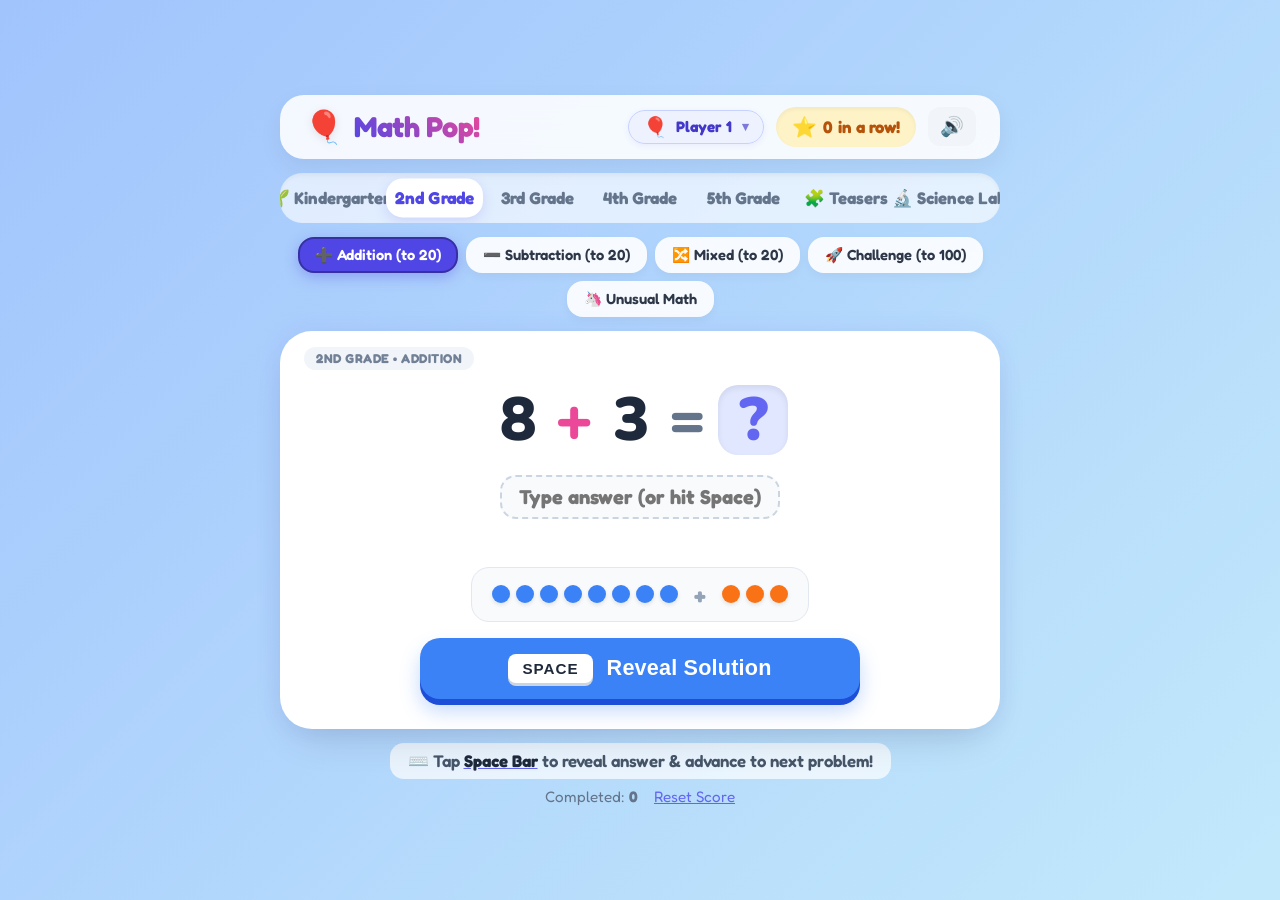
==== commit 09653963: "Fix player name saving and one-tap player session switching" ====
--- a/index.html
+++ b/index.html
@@ -20,9 +20,10 @@
       </div>
 
       <div class="header-controls">
-        <button id="profileBtn" class="profile-pill" aria-label="Player Profile" title="Switch or view player profile">
+        <button id="profileBtn" class="profile-pill" aria-label="Player Profile" title="Switch player or edit nickname">
           <span id="profileAvatar" class="profile-avatar">🎈</span>
           <span id="profileName" class="profile-name">Player 1</span>
+          <span class="profile-pill-arrow">▾</span>
         </button>
         <div class="streak-pill" id="streakPill" title="Current streak">
           <span class="star-icon">⭐</span>
@@ -324,29 +325,37 @@
   <div id="profileModal" class="modal-overlay hidden" role="dialog" aria-modal="true" aria-labelledby="profileModalTitle">
     <div class="modal-card">
       <div class="modal-header">
-        <h2 id="profileModalTitle" class="modal-title">👤 Player Profile</h2>
-        <button id="closeProfileModalBtn" class="modal-close-btn" aria-label="Close Profile Modal">&times;</button>
+        <div class="modal-header-left">
+          <h2 id="profileModalTitle" class="modal-title">👤 Player Profile</h2>
+        </div>
+        <div class="modal-header-right">
+          <button id="modalPlayBtn" class="btn-play-header" title="Resume learning">Play Now 🚀</button>
+          <button id="closeProfileModalBtn" class="modal-close-btn" aria-label="Close Profile Modal">&times;</button>
+        </div>
       </div>
 
       <div class="modal-body">
         <!-- Active Player Showcase -->
         <div class="active-player-card">
           <div class="player-identity">
-            <span id="modalActiveAvatar" class="player-avatar-large">🎈</span>
+            <span id="modalActiveAvatar" class="player-avatar-large" title="Click to change avatar">🎈</span>
             <div class="player-info">
-              <div class="player-name-row">
+              <div class="player-name-row" id="playerNameRow" title="Click to edit nickname">
                 <h3 id="modalActiveName" class="player-name">Player 1</h3>
                 <button id="editProfileBtn" class="mini-btn" title="Edit nickname or avatar">✏️ Edit</button>
               </div>
-              <span class="player-status-badge">Active Player</span>
-            </div>
-          </div>
+              <span class="player-status-badge">Active Session</span>
+            </div>
+          </div>
+
+          <!-- Notification feedback banner -->
+          <div id="profileSaveFeedback" class="save-feedback hidden"></div>
 
           <!-- Edit Player Form (Hidden by default) -->
           <form id="editPlayerForm" class="edit-player-form hidden">
             <div class="form-row">
-              <input type="text" id="editPlayerNameInput" maxlength="15" placeholder="Nickname" required />
-              <button type="submit" class="btn-primary-sm">Save</button>
+              <input type="text" id="editPlayerNameInput" maxlength="15" placeholder="Nickname" required autocomplete="off" />
+              <button type="submit" class="btn-primary-sm" id="savePlayerNameBtn">Save</button>
               <button type="button" id="cancelEditPlayerBtn" class="btn-secondary-sm">Cancel</button>
             </div>
             <div class="avatar-select-label">Pick Avatar:</div>
@@ -383,15 +392,15 @@
         <!-- Profile Switcher & Creator -->
         <div class="profile-switcher-section">
           <div class="section-header-row">
-            <h4>Switch Player</h4>
+            <h4>Switch Player Session</h4>
             <button id="toggleNewPlayerBtn" class="btn-text">+ New Player</button>
           </div>
 
           <!-- Add New Player Form (Hidden by default) -->
           <form id="newPlayerForm" class="new-player-form hidden">
             <div class="form-row">
-              <input type="text" id="newPlayerNameInput" maxlength="15" placeholder="Enter nickname..." required />
-              <button type="submit" class="btn-primary-sm">Add</button>
+              <input type="text" id="newPlayerNameInput" maxlength="15" placeholder="Enter nickname..." required autocomplete="off" />
+              <button type="submit" class="btn-primary-sm">Create &amp; Play</button>
               <button type="button" id="cancelNewPlayerBtn" class="btn-secondary-sm">Cancel</button>
             </div>
             <div class="avatar-select-label">Pick an Avatar:</div>
--- a/style.css
+++ b/style.css
@@ -1253,10 +1253,22 @@
 }
 
 .profile-name {
-  max-width: 100px;
+  max-width: 110px;
   overflow: hidden;
   text-overflow: ellipsis;
   white-space: nowrap;
+}
+
+.profile-pill-arrow {
+  font-size: 0.8rem;
+  opacity: 0.65;
+  margin-left: 2px;
+  transition: transform 0.2s ease;
+}
+
+.profile-pill:hover .profile-pill-arrow {
+  opacity: 1;
+  transform: translateY(1px);
 }
 
 /* Modal Overlay */
@@ -1306,14 +1318,52 @@
   display: flex;
   justify-content: space-between;
   align-items: center;
-  padding: 18px 24px;
+  padding: 16px 24px;
   border-bottom: 1.5px solid #f1f5f9;
+}
+
+.modal-header-left {
+  display: flex;
+  flex-direction: column;
+  gap: 2px;
 }
 
 .modal-title {
   font-size: 1.35rem;
   font-weight: 700;
   color: #1e293b;
+}
+
+.modal-header-right {
+  display: flex;
+  align-items: center;
+  gap: 10px;
+}
+
+.btn-play-header {
+  background: linear-gradient(135deg, #4f46e5, #4338ca);
+  color: #ffffff;
+  border: none;
+  border-radius: 9999px;
+  font-weight: 700;
+  font-size: 0.85rem;
+  padding: 7px 15px;
+  cursor: pointer;
+  font-family: inherit;
+  transition: all 0.15s cubic-bezier(0.34, 1.56, 0.64, 1);
+  box-shadow: 0 2px 8px rgba(79, 70, 229, 0.25);
+  display: flex;
+  align-items: center;
+  gap: 4px;
+}
+
+.btn-play-header:hover {
+  transform: translateY(-1px) scale(1.03);
+  box-shadow: 0 4px 14px rgba(79, 70, 229, 0.35);
+}
+
+.btn-play-header:active {
+  transform: translateY(0) scale(0.98);
 }
 
 .modal-close-btn {
@@ -1375,6 +1425,13 @@
   box-shadow: 0 4px 12px rgba(0, 0, 0, 0.08);
   border: 2px solid #e2e8f0;
   flex-shrink: 0;
+  cursor: pointer;
+  transition: transform 0.15s ease, border-color 0.15s ease;
+}
+
+.player-avatar-large:hover {
+  transform: scale(1.08);
+  border-color: #818cf8;
 }
 
 .player-info {
@@ -1389,6 +1446,12 @@
   display: flex;
   align-items: center;
   gap: 8px;
+  cursor: pointer;
+  width: fit-content;
+}
+
+.player-name-row:hover .player-name {
+  color: #4f46e5;
 }
 
 .player-name {
@@ -1398,6 +1461,7 @@
   overflow: hidden;
   text-overflow: ellipsis;
   white-space: nowrap;
+  transition: color 0.15s ease;
 }
 
 .player-status-badge {
@@ -1428,6 +1492,30 @@
 .mini-btn:hover {
   background: #cbd5e1;
   color: #1e293b;
+}
+
+.save-feedback {
+  background: #dcfce7;
+  color: #166534;
+  border: 1.5px solid #86efac;
+  border-radius: 12px;
+  padding: 8px 14px;
+  font-weight: 700;
+  font-size: 0.9rem;
+  text-align: center;
+  box-shadow: 0 2px 8px rgba(22, 101, 52, 0.08);
+  animation: feedbackPop 0.25s cubic-bezier(0.34, 1.56, 0.64, 1);
+}
+
+@keyframes feedbackPop {
+  from {
+    transform: scale(0.95);
+    opacity: 0;
+  }
+  to {
+    transform: scale(1);
+    opacity: 1;
+  }
 }
 
 /* Edit & New Forms */
@@ -1665,42 +1753,65 @@
   align-items: center;
   justify-content: space-between;
   background: #f8fafc;
-  border: 1.5px solid #e2e8f0;
+  border: 2px solid #e2e8f0;
   border-radius: 16px;
-  padding: 10px 14px;
-  transition: all 0.15s ease;
+  padding: 12px 14px;
+  cursor: pointer;
+  user-select: none;
+  transition: all 0.18s cubic-bezier(0.34, 1.56, 0.64, 1);
+}
+
+.profile-item:not(.active):hover {
+  background: #f1f5f9;
+  border-color: #818cf8;
+  transform: translateY(-2px);
+  box-shadow: 0 4px 12px rgba(79, 70, 229, 0.12);
+}
+
+.profile-item:not(.active):hover .btn-switch {
+  background: #4f46e5;
+  border-color: #4f46e5;
+  color: #ffffff;
+}
+
+.profile-item:active {
+  transform: translateY(0);
 }
 
 .profile-item.active {
   border-color: #6366f1;
   background: #eef2ff;
+  box-shadow: 0 0 0 1px #6366f1;
+  cursor: default;
 }
 
 .profile-item-left {
   display: flex;
   align-items: center;
-  gap: 10px;
+  gap: 12px;
 }
 
 .profile-item-avatar {
-  font-size: 1.5rem;
+  font-size: 1.6rem;
   line-height: 1;
 }
 
 .profile-item-info {
   display: flex;
   flex-direction: column;
+  gap: 2px;
 }
 
 .profile-item-name {
-  font-weight: 700;
-  font-size: 0.98rem;
-  color: #1e293b;
+  font-weight: 800;
+  font-size: 1.05rem;
+  color: #0f172a;
 }
 
 .profile-item-stats {
   font-size: 0.8rem;
   color: #64748b;
+  font-weight: 600;
 }
 
 .btn-switch {
@@ -1714,12 +1825,7 @@
   color: #475569;
   font-family: inherit;
   transition: all 0.15s ease;
-}
-
-.btn-switch:hover {
-  background: #4f46e5;
-  border-color: #4f46e5;
-  color: #ffffff;
+  pointer-events: none; /* Let parent profile-item handle click seamlessly */
 }
 
 .profile-item.active .btn-switch {
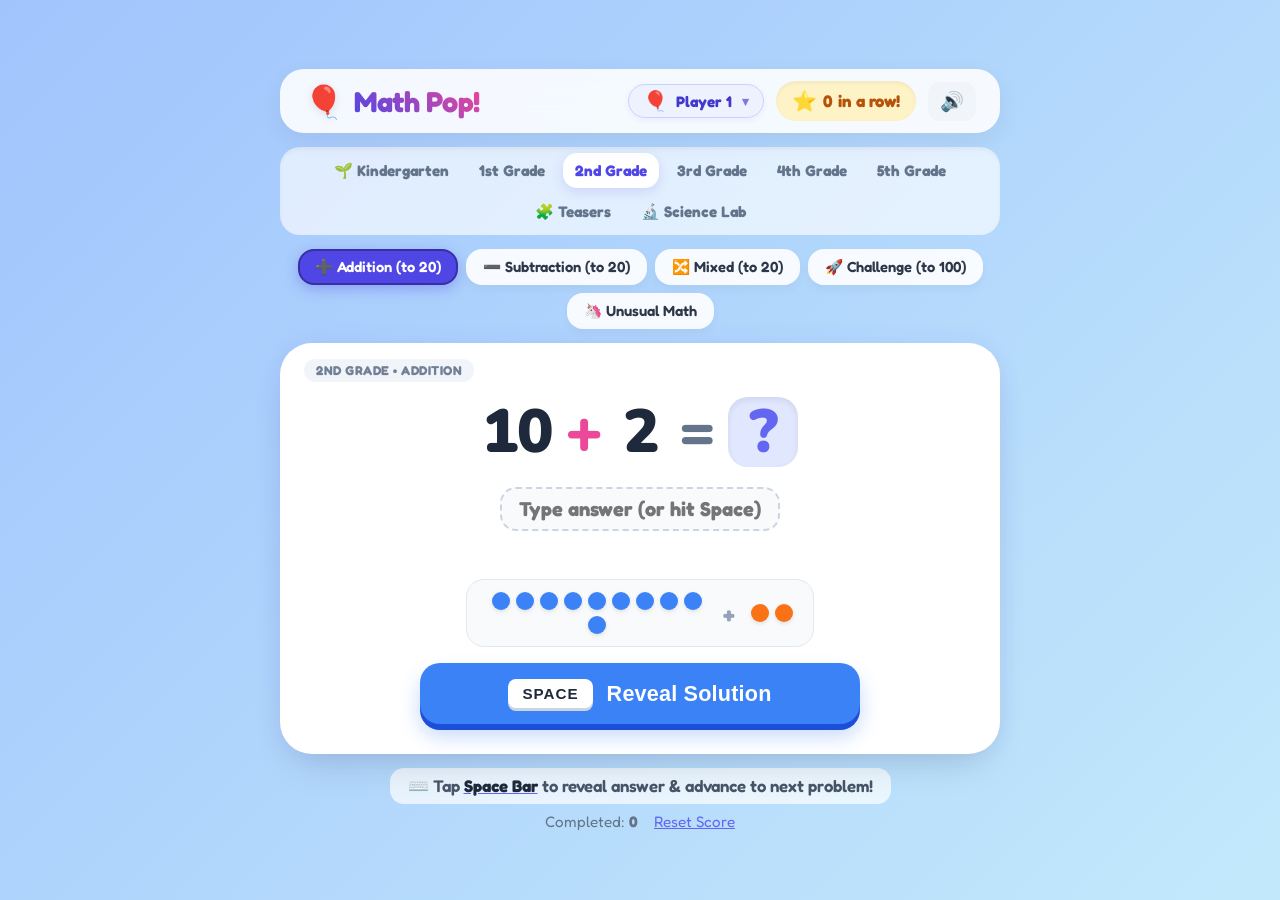
==== commit 28f507f6: "Add 1st Grade math and fix grade level tabs layout" ====
--- a/index.html
+++ b/index.html
@@ -40,6 +40,9 @@
       <button class="app-tab" id="tabKindergarten" role="tab" aria-selected="false" data-tab="kindergarten">
         🌱 Kindergarten
       </button>
+      <button class="app-tab" id="tabGrade1" role="tab" aria-selected="false" data-tab="grade1">
+        1st Grade
+      </button>
       <button class="app-tab active" id="tabGrade2" role="tab" aria-selected="true" data-tab="grade2">
         2nd Grade
       </button>
@@ -124,7 +127,7 @@
       </main>
     </section>
 
-    <!-- TAB SECTION: MATH (Grades 2-5) -->
+    <!-- TAB SECTION: MATH (Grades 1-5) -->
     <section id="mathSection" class="tab-panel active" role="tabpanel">
       <!-- Dynamic Topic Bar for the Selected Grade -->
       <div class="mode-selector" id="topicBar" role="radiogroup" aria-label="Topic Selector">
--- a/style.css
+++ b/style.css
@@ -120,34 +120,27 @@
 /* Primary App Navigation Tabs */
 .app-tabs {
   display: flex;
-  justify-content: center;
-  gap: 8px;
+  flex-wrap: wrap;
+  justify-content: center;
+  gap: 6px;
   background: rgba(255, 255, 255, 0.65);
   padding: 6px;
-  border-radius: 22px;
+  border-radius: 20px;
   box-shadow: inset 0 2px 4px rgba(0, 0, 0, 0.04);
-  overflow-x: auto;
-  scrollbar-width: none;
-}
-
-.app-tabs::-webkit-scrollbar {
-  display: none;
 }
 
 .app-tab {
-  flex: 1;
-  min-width: 95px;
   background: transparent;
   border: none;
   font-family: inherit;
-  font-size: 1.05rem;
+  font-size: 0.95rem;
   font-weight: 700;
   color: #64748b;
-  padding: 9px 14px;
-  border-radius: 16px;
-  cursor: pointer;
-  transition: all 0.2s cubic-bezier(0.34, 1.56, 0.64, 1);
-  display: flex;
+  padding: 8px 12px;
+  border-radius: 14px;
+  cursor: pointer;
+  transition: all 0.15s ease;
+  display: inline-flex;
   align-items: center;
   justify-content: center;
   white-space: nowrap;
@@ -162,7 +155,6 @@
   background: #ffffff;
   color: #4f46e5;
   box-shadow: 0 4px 12px rgba(79, 70, 229, 0.15);
-  transform: scale(1.02);
 }
 
 /* Tab Panels */
@@ -691,9 +683,20 @@
     padding: 22px 14px;
   }
   .app-tab {
-    font-size: 0.95rem;
-    padding: 8px 10px;
-    min-width: 82px;
+    font-size: 0.84rem;
+    padding: 6px 9px;
+    border-radius: 10px;
+  }
+  .app-tabs {
+    gap: 5px;
+    padding: 5px;
+  }
+}
+
+@media (max-width: 440px) {
+  .app-tab {
+    font-size: 0.78rem;
+    padding: 5px 7px;
   }
 }
 
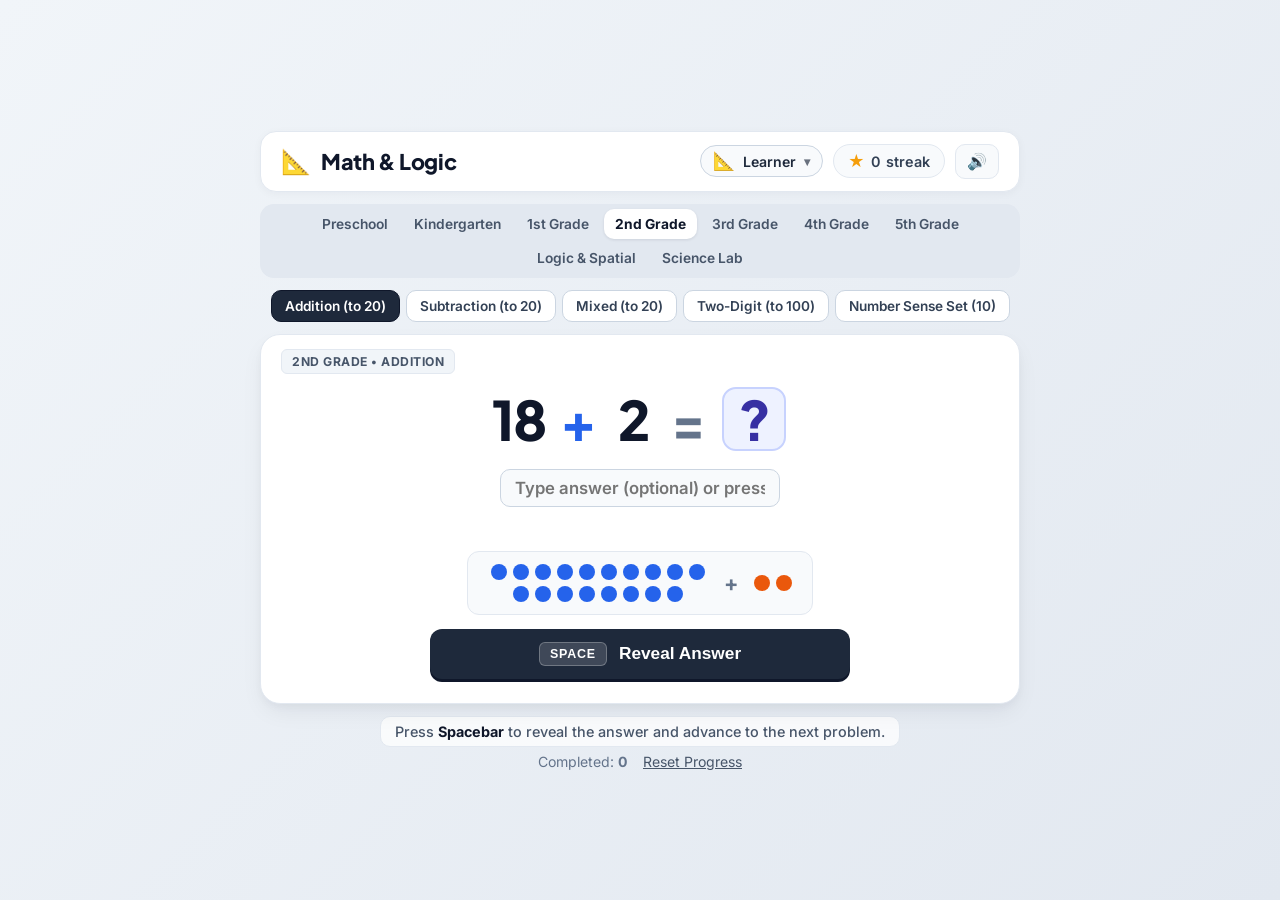
==== commit 0a1644b7: "Implement URL hash deep linking, app-wide audit remediations, and comprehensive test suite - R1: Cli" ====
--- a/index.html
+++ b/index.html
@@ -3,31 +3,31 @@
 <head>
   <meta charset="UTF-8">
   <meta name="viewport" content="width=device-width, initial-scale=1.0">
-  <title>Math Pop! 🚀 Elementary Math, Brain Teasers & Science Lab</title>
-  <link rel="icon" href="data:image/svg+xml,<svg xmlns=%22http://www.w3.org/2000/svg%22 viewBox=%220 0 100 100%22><text y=%22.9em%22 font-size=%2290%22>🎈</text></svg>">
+  <title>Math &amp; Logic Studio — Preschool to 5th Grade Math, Logic &amp; Science</title>
+  <link rel="icon" href="data:image/svg+xml,<svg xmlns=%22http://www.w3.org/2000/svg%22 viewBox=%220 0 100 100%22><text y=%22.9em%22 font-size=%2290%22>📐</text></svg>">
   <link rel="stylesheet" href="style.css">
   <link rel="preconnect" href="https://fonts.googleapis.com">
   <link rel="preconnect" href="https://fonts.gstatic.com" crossorigin>
-  <link href="https://fonts.googleapis.com/css2?family=Fredoka:wght@400;600;700&family=Nunito:wght@700;900&display=swap" rel="stylesheet">
+  <link href="https://fonts.googleapis.com/css2?family=Inter:wght@500;600;700;800&family=Plus+Jakarta+Sans:wght@600;700;800&display=swap" rel="stylesheet">
 </head>
 <body>
   <div class="app-container">
     <!-- Header Area -->
     <header class="quiz-header">
       <div class="logo">
-        <span class="logo-icon">🎈</span>
-        <h1>Math Pop!</h1>
+        <span class="logo-icon">📐</span>
+        <h1>Math &amp; Logic</h1>
       </div>
 
       <div class="header-controls">
-        <button id="profileBtn" class="profile-pill" aria-label="Player Profile" title="Switch player or edit nickname">
-          <span id="profileAvatar" class="profile-avatar">🎈</span>
-          <span id="profileName" class="profile-name">Player 1</span>
+        <button id="profileBtn" class="profile-pill" aria-label="Learner Profile" title="Switch learner or edit name">
+          <span id="profileAvatar" class="profile-avatar">📐</span>
+          <span id="profileName" class="profile-name">Student 1</span>
           <span class="profile-pill-arrow">▾</span>
         </button>
         <div class="streak-pill" id="streakPill" title="Current streak">
-          <span class="star-icon">⭐</span>
-          <span id="streakCount">0</span> in a row!
+          <span class="star-icon">★</span>
+          <span id="streakCount">0</span> streak
         </div>
         <button id="soundToggle" class="icon-btn" aria-label="Toggle Sound" title="Toggle Sound">
           🔊
@@ -37,8 +37,11 @@
 
     <!-- Top Primary Navigation Tabs: Grades & Activities -->
     <nav class="app-tabs" role="tablist" aria-label="Grades and Activities">
+      <button class="app-tab" id="tabPreschool" role="tab" aria-selected="false" data-tab="preschool">
+        Preschool
+      </button>
       <button class="app-tab" id="tabKindergarten" role="tab" aria-selected="false" data-tab="kindergarten">
-        🌱 Kindergarten
+        Kindergarten
       </button>
       <button class="app-tab" id="tabGrade1" role="tab" aria-selected="false" data-tab="grade1">
         1st Grade
@@ -56,76 +59,133 @@
         5th Grade
       </button>
       <button class="app-tab" id="tabRiddles" role="tab" aria-selected="false" data-tab="riddles">
-        🧩 Teasers
+        Logic &amp; Spatial
       </button>
       <button class="app-tab" id="tabScience" role="tab" aria-selected="false" data-tab="science">
-        🔬 Science Lab
+        Science Lab
       </button>
     </nav>
-
-    <!-- TAB SECTION: KINDERGARTEN (MATH, QUESTIONS, RIDDLES, PUZZLES) -->
+ 
+    <!-- Main Application Landmark Container -->
+    <main id="mainApp" class="app-main">
+
+      <!-- TAB SECTION: PRESCHOOL (PATTERNS, COUNTING 1-5, SHAPES & SIZES, SORTING) -->
+      <section id="preschoolSection" class="tab-panel hidden" role="tabpanel">
+        <div class="mode-selector" id="preschoolTrackBar" role="radiogroup" aria-label="Preschool Problem Sets">
+          <button class="preschool-track-btn active" data-track="patterns">Patterns (12)</button>
+          <button class="preschool-track-btn" data-track="counting">Counting 1–5 (12)</button>
+          <button class="preschool-track-btn" data-track="shapes">Shapes &amp; Sizes (12)</button>
+          <button class="preschool-track-btn" data-track="sorting">Sorting &amp; Matching (12)</button>
+        </div>
+
+        <!-- Sequential Numbered Navigation Toolbar -->
+        <div class="slide-nav-toolbar preschool-nav-toolbar" aria-label="Preschool Problem Navigation">
+          <button id="prevPreschoolSlideBtn" class="slide-nav-btn" title="Previous Problem (Left Arrow)">← Prev</button>
+          <div class="slide-progress-info">
+            <span class="slide-counter-badge preschool-counter-badge" id="preschoolSlideIndicator">Problem 1 of 12</span>
+            <div class="slide-dots" id="preschoolSlideDots"></div>
+          </div>
+          <button id="nextPreschoolSlideBtn" class="slide-nav-btn" title="Next Problem (Right Arrow)">Next →</button>
+          <button id="preschoolSpeakBtn" class="icon-btn speak-btn" title="Read question aloud" aria-label="Read Question Aloud">🔊 Listen</button>
+        </div>
+
+        <!-- Preschool Problem Card Stage -->
+        <section class="card-stage" aria-label="Preschool Problem Stage">
+          <div class="popup-card preschool-card" id="preschoolCard">
+            <div class="card-badge preschool-badge" id="preschoolBadge">Preschool • Patterns • Problem 1 of 12</div>
+
+            <div class="riddle-header">
+              <h2 class="riddle-question preschool-question" id="preschoolQuestion">What comes next in the pattern?</h2>
+            </div>
+
+            <div class="riddle-viewport preschool-viewport" id="preschoolViewport">
+              <!-- SVG injected here -->
+            </div>
+
+            <div class="interactive-input-zone" id="preschoolInputZone">
+              <input
+                type="text"
+                id="preschoolAnswerInput"
+                aria-label="Preschool answer input"
+                placeholder="Type answer (optional) or press Space"
+                autocomplete="off"
+              />
+              <div class="input-feedback" id="preschoolInputFeedback" aria-live="polite" role="status"></div>
+            </div>
+
+            <div class="riddle-solution-box preschool-solution-box hidden" id="preschoolSolutionBox">
+              <div class="riddle-answer-title preschool-answer-title" id="preschoolAnswerTitle">Answer</div>
+              <div class="riddle-explanation preschool-explanation" id="preschoolExplanation">Explanation</div>
+            </div>
+
+            <div class="spacebar-bar-wrapper">
+              <button id="preschoolActionBtn" class="spacebar-btn preschool-action-btn">
+                <span class="key-cap">SPACE</span>
+                <span class="action-text" id="preschoolActionText">Reveal Answer</span>
+              </button>
+            </div>
+          </div>
+        </section>
+      </section>
+
+    <!-- TAB SECTION: KINDERGARTEN (MATH, WORLD & NATURE, RIDDLES, PUZZLES) -->
     <section id="kindergartenSection" class="tab-panel hidden" role="tabpanel">
-      <!-- Kindergarten Tracks: Math, Questions, Riddles, Puzzles -->
-      <div class="mode-selector" id="kindergartenTrackBar" role="radiogroup" aria-label="Kindergarten Activities">
-        <button class="kindergarten-track-btn active" data-track="math">🔢 Counting &amp; Math (12)</button>
-        <button class="kindergarten-track-btn" data-track="questions">❓ Curious Questions (12)</button>
-        <button class="kindergarten-track-btn" data-track="riddles">🦁 Playful Riddles (12)</button>
-        <button class="kindergarten-track-btn" data-track="puzzles">🧩 Shape Puzzles (12)</button>
-      </div>
-
-      <!-- Sequential Slide Navigation Toolbar -->
-      <div class="slide-nav-toolbar kindergarten-nav-toolbar" aria-label="Kindergarten Slide Navigation">
-        <button id="prevKindergartenSlideBtn" class="slide-nav-btn" title="Previous Slide (or Left Arrow)">← Prev</button>
+      <div class="mode-selector" id="kindergartenTrackBar" role="radiogroup" aria-label="Kindergarten Problem Sets">
+        <button class="kindergarten-track-btn active" data-track="math">Counting &amp; Math (12)</button>
+        <button class="kindergarten-track-btn" data-track="questions">World &amp; Nature (12)</button>
+        <button class="kindergarten-track-btn" data-track="riddles">Riddles (12)</button>
+        <button class="kindergarten-track-btn" data-track="puzzles">Shapes &amp; Logic (12)</button>
+      </div>
+
+      <!-- Sequential Numbered Navigation Toolbar -->
+      <div class="slide-nav-toolbar kindergarten-nav-toolbar" aria-label="Kindergarten Problem Navigation">
+        <button id="prevKindergartenSlideBtn" class="slide-nav-btn" title="Previous Problem (Left Arrow)">← Prev</button>
         <div class="slide-progress-info">
-          <span class="slide-counter-badge kindergarten-counter-badge" id="kindergartenSlideIndicator">Slide 1 of 12</span>
+          <span class="slide-counter-badge kindergarten-counter-badge" id="kindergartenSlideIndicator">Problem 1 of 12</span>
           <div class="slide-dots" id="kindergartenSlideDots"></div>
         </div>
-        <button id="nextKindergartenSlideBtn" class="slide-nav-btn" title="Next Slide (or Right Arrow)">Next →</button>
-        <button id="kindergartenSpeakBtn" class="icon-btn kindergarten-speak-btn" title="Read aloud to me!" aria-label="Read Question Aloud">🔊 Listen</button>
-      </div>
-
-      <!-- Main Kindergarten Pop-Up Card -->
-      <main class="card-stage">
-        <div class="popup-card kindergarten-card" id="kindergartenCard">
-          <div class="card-badge kindergarten-badge" id="kindergartenBadge">🌱 Kindergarten • Counting &amp; Math</div>
-
-          <!-- Kindergarten Question Header -->
-          <div class="riddle-header">
-            <h2 class="riddle-question kindergarten-question" id="kindergartenQuestion">How many ducklings are in the pond?</h2>
-          </div>
-
-          <!-- Graphic Viewport (Rich SVGs) -->
-          <div class="riddle-viewport kindergarten-viewport" id="kindergartenViewport">
-            <!-- SVG injected here -->
-          </div>
-
-          <!-- Optional Input Zone -->
-          <div class="interactive-input-zone" id="kindergartenInputZone">
-            <input 
-              type="text" 
-              id="kindergartenAnswerInput" 
-              placeholder="Type answer (or hit Space)" 
-              autocomplete="off"
-            />
-            <div class="input-feedback" id="kindergartenInputFeedback"></div>
-          </div>
-
-          <!-- Solution & Explanation Box -->
-          <div class="riddle-solution-box kindergarten-solution-box hidden" id="kindergartenSolutionBox">
-            <div class="riddle-answer-title kindergarten-answer-title" id="kindergartenAnswerTitle">Answer: 5 Ducklings! 🦆</div>
-            <div class="riddle-explanation kindergarten-explanation" id="kindergartenExplanation">Count them: 1, 2, 3, 4, 5 swimming happily!</div>
-          </div>
-
-          <!-- Spacebar Action Button -->
-          <div class="spacebar-bar-wrapper">
-            <button id="kindergartenActionBtn" class="spacebar-btn kindergarten-action-btn">
-              <span class="key-cap">SPACE</span>
-              <span class="action-text" id="kindergartenActionText">Reveal Answer</span>
-            </button>
-          </div>
-        </div>
-      </main>
-    </section>
+        <button id="nextKindergartenSlideBtn" class="slide-nav-btn" title="Next Problem (Right Arrow)">Next →</button>
+        <button id="kindergartenSpeakBtn" class="icon-btn speak-btn" title="Read question aloud" aria-label="Read Question Aloud">🔊 Listen</button>
+      </div>
+
+        <!-- Kindergarten Problem Card Stage -->
+        <section class="card-stage" aria-label="Kindergarten Problem Stage">
+          <div class="popup-card kindergarten-card" id="kindergartenCard">
+            <div class="card-badge kindergarten-badge" id="kindergartenBadge">Kindergarten • Counting &amp; Math • Problem 1 of 12</div>
+
+            <div class="riddle-header">
+              <h2 class="riddle-question kindergarten-question" id="kindergartenQuestion">How many ducks are in the pond?</h2>
+            </div>
+
+            <div class="riddle-viewport kindergarten-viewport" id="kindergartenViewport">
+              <!-- SVG injected here -->
+            </div>
+
+            <div class="interactive-input-zone" id="kindergartenInputZone">
+              <input 
+                type="text" 
+                id="kindergartenAnswerInput" 
+                aria-label="Kindergarten answer input"
+                placeholder="Type answer (optional) or press Space" 
+                autocomplete="off"
+              />
+              <div class="input-feedback" id="kindergartenInputFeedback" aria-live="polite" role="status"></div>
+            </div>
+
+            <div class="riddle-solution-box kindergarten-solution-box hidden" id="kindergartenSolutionBox">
+              <div class="riddle-answer-title kindergarten-answer-title" id="kindergartenAnswerTitle">Answer: 5 Ducks</div>
+              <div class="riddle-explanation kindergarten-explanation" id="kindergartenExplanation">Count them from left to right: 1, 2, 3, 4, 5.</div>
+            </div>
+
+            <div class="spacebar-bar-wrapper">
+              <button id="kindergartenActionBtn" class="spacebar-btn kindergarten-action-btn">
+                <span class="key-cap">SPACE</span>
+                <span class="action-text" id="kindergartenActionText">Reveal Answer</span>
+              </button>
+            </div>
+          </div>
+        </section>
+      </section>
 
     <!-- TAB SECTION: MATH (Grades 1-5) -->
     <section id="mathSection" class="tab-panel active" role="tabpanel">
@@ -134,192 +194,194 @@
         <!-- Topic buttons injected dynamically based on grade -->
       </div>
 
-      <!-- Main Flashcard Pop-Up Card -->
-      <main class="card-stage">
-        <div class="popup-card" id="card">
-          <div class="card-badge" id="cardBadge">2nd Grade • Addition</div>
-
-          <!-- Problem Expression Display Area -->
-          <div class="equation-container" id="equationContainer">
-            <div class="equation" id="equation">
-              <span class="num" id="numA">8</span>
-              <span class="op" id="operator">+</span>
-              <span class="num" id="numB">7</span>
-              <span class="equals">=</span>
-              <span class="solution-slot" id="solutionSlot">
-                <span class="question-mark" id="questionMark">?</span>
-                <span class="solution-val hidden" id="solutionVal">15</span>
-              </span>
-            </div>
-          </div>
-
-          <!-- Optional Child Answer Input -->
-          <div class="interactive-input-zone" id="inputZone">
-            <input 
-              type="text" 
-              id="answerInput" 
-              placeholder="Type answer (or hit Space)" 
-              autocomplete="off"
-            />
-            <div class="input-feedback" id="inputFeedback"></div>
-          </div>
-
-          <!-- Visualizer & Step-by-Step Explanation Area -->
-          <div class="visualizer" id="visualizer" aria-label="Visual representation">
-            <div class="dots-group" id="dotsA"></div>
-            <div class="visualizer-op" id="visualizerOp">+</div>
-            <div class="dots-group" id="dotsB"></div>
-          </div>
-
-          <!-- Detailed Step Breakdown (Fractions, PEMDAS, Multi-step) -->
-          <div class="step-explanation hidden" id="stepExplanation">
-            <!-- Injected step breakdown -->
-          </div>
-
-          <!-- Bottom Spacebar Action Prompt Bar -->
-          <div class="spacebar-bar-wrapper">
-            <button id="actionBtn" class="spacebar-btn">
-              <span class="key-cap">SPACE</span>
-              <span class="action-text" id="actionText">Reveal Solution</span>
-            </button>
-          </div>
-        </div>
-      </main>
-    </section>
-
-    <!-- TAB SECTION: SPATIAL & VISUAL RIDDLES / BRAIN TEASERS -->
+      <!-- Numbered Navigation Toolbar (Visible for finite curated math sets) -->
+      <div class="slide-nav-toolbar hidden" id="mathSetToolbar" aria-label="Problem Set Navigation">
+        <button id="prevMathSlideBtn" class="slide-nav-btn" title="Previous Problem (Left Arrow)">← Prev</button>
+        <div class="slide-progress-info">
+          <span class="slide-counter-badge" id="mathSlideIndicator">Problem 1 of 10</span>
+          <div class="slide-dots" id="mathSlideDots"></div>
+        </div>
+        <button id="nextMathSlideBtn" class="slide-nav-btn" title="Next Problem (Right Arrow)">Next →</button>
+      </div>
+
+        <!-- Math Problem Card Stage -->
+        <section class="card-stage" aria-label="Math Problem Stage">
+          <div class="popup-card" id="card">
+            <div class="card-badge" id="cardBadge">2nd Grade • Addition</div>
+
+            <!-- Problem Expression Display Area -->
+            <div class="equation-container" id="equationContainer">
+              <div class="equation" id="equation">
+                <span class="num" id="numA">8</span>
+                <span class="op" id="operator">+</span>
+                <span class="num" id="numB">7</span>
+                <span class="equals">=</span>
+                <span class="solution-slot" id="solutionSlot">
+                  <span class="question-mark" id="questionMark">?</span>
+                  <span class="solution-val hidden" id="solutionVal">15</span>
+                </span>
+              </div>
+            </div>
+
+            <!-- Optional Answer Input -->
+            <div class="interactive-input-zone" id="inputZone">
+              <input 
+                type="text" 
+                id="answerInput" 
+                aria-label="Math answer input"
+                placeholder="Type answer (optional) or press Space" 
+                autocomplete="off"
+              />
+              <div class="input-feedback" id="inputFeedback" aria-live="polite" role="status"></div>
+            </div>
+
+            <!-- Visualizer & Step-by-Step Explanation Area -->
+            <div class="visualizer" id="visualizer" aria-label="Visual representation">
+              <div class="dots-group" id="dotsA"></div>
+              <div class="visualizer-op" id="visualizerOp">+</div>
+              <div class="dots-group" id="dotsB"></div>
+            </div>
+
+            <!-- Detailed Step Breakdown (Fractions, PEMDAS, Multi-step) -->
+            <div class="step-explanation hidden" id="stepExplanation">
+              <!-- Injected step breakdown -->
+            </div>
+
+            <!-- Bottom Spacebar Action Prompt Bar -->
+            <div class="spacebar-bar-wrapper">
+              <button id="actionBtn" class="spacebar-btn">
+                <span class="key-cap">SPACE</span>
+                <span class="action-text" id="actionText">Reveal Answer</span>
+              </button>
+            </div>
+          </div>
+        </section>
+      </section>
+
+    <!-- TAB SECTION: SPATIAL & VISUAL RIDDLES / LOGIC -->
     <section id="riddlesSection" class="tab-panel hidden" role="tabpanel">
-      <!-- Teaser Tracks: Logic Riddles, Visual & Spatial, Mental 3D -->
-      <div class="mode-selector" id="teaserTrackBar" role="radiogroup" aria-label="Teaser Track">
-        <button class="teaser-track-btn active" data-track="logic">🕵️ Logic Riddles (12 Slides)</button>
-        <button class="teaser-track-btn" data-track="visual">🎨 Visual &amp; Spatial (10 Slides)</button>
-        <button class="teaser-track-btn" data-track="mental">🧠 Mental 3D (6 Slides)</button>
-      </div>
-
-      <!-- Sequential Slide Navigation Toolbar -->
-      <div class="slide-nav-toolbar" aria-label="Slide Navigation">
-        <button id="prevSlideBtn" class="slide-nav-btn" title="Previous Slide (or Left Arrow)">← Prev</button>
+      <div class="mode-selector" id="teaserTrackBar" role="radiogroup" aria-label="Logic &amp; Spatial Tracks">
+        <button class="teaser-track-btn active" data-track="logic">Logic Problems (12)</button>
+        <button class="teaser-track-btn" data-track="visual">Visual &amp; Spatial (10)</button>
+        <button class="teaser-track-btn" data-track="mental">3D Geometry (6)</button>
+      </div>
+
+      <!-- Sequential Numbered Navigation Toolbar -->
+      <div class="slide-nav-toolbar" aria-label="Problem Navigation">
+        <button id="prevSlideBtn" class="slide-nav-btn" title="Previous Problem (Left Arrow)">← Prev</button>
         <div class="slide-progress-info">
-          <span class="slide-counter-badge" id="slideIndicator">Slide 1 of 12</span>
+          <span class="slide-counter-badge" id="slideIndicator">Problem 1 of 12</span>
           <div class="slide-dots" id="slideDots"></div>
         </div>
-        <button id="nextSlideBtn" class="slide-nav-btn" title="Next Slide (or Right Arrow)">Next →</button>
-      </div>
-
-      <!-- Main Riddle Pop-Up Card -->
-      <main class="card-stage">
-        <div class="popup-card riddle-card" id="riddleCard">
-          <div class="card-badge" id="riddleBadge">Slide 1 of 12 • Logic Riddle</div>
-
-          <!-- Riddle Question Header -->
-          <div class="riddle-header">
-            <h2 class="riddle-question" id="riddleQuestion">What comes next in the pattern?</h2>
-          </div>
-
-          <!-- Graphic Viewport (SVGs rendered dynamically) -->
-          <div class="riddle-viewport" id="riddleViewport">
-            <!-- SVG injected here -->
-          </div>
-
-          <!-- Optional Riddle Input Zone (e.g. for typing number of edges/vertices) -->
-          <div class="interactive-input-zone" id="riddleInputZone">
-            <input 
-              type="text" 
-              id="riddleAnswerInput" 
-              placeholder="Type answer (or hit Space)" 
-              autocomplete="off"
-            />
-            <div class="input-feedback" id="riddleInputFeedback"></div>
-          </div>
-
-          <!-- Solution & Explanation Display -->
-          <div class="riddle-solution-box hidden" id="riddleSolutionBox">
-            <div class="riddle-answer-title" id="riddleAnswerTitle">Answer: Triangle</div>
-            <div class="riddle-explanation" id="riddleExplanation">The pattern repeats: Circle, Square, Triangle!</div>
-          </div>
-
-          <!-- Spacebar Action Button -->
-          <div class="spacebar-bar-wrapper">
-            <button id="riddleActionBtn" class="spacebar-btn">
-              <span class="key-cap">SPACE</span>
-              <span class="action-text" id="riddleActionText">Reveal Solution</span>
-            </button>
-          </div>
-        </div>
-      </main>
-    </section>
+        <button id="nextSlideBtn" class="slide-nav-btn" title="Next Problem (Right Arrow)">Next →</button>
+      </div>
+
+        <!-- Logic and Spatial Problem Card Stage -->
+        <section class="card-stage" aria-label="Logic and Spatial Problem Stage">
+          <div class="popup-card riddle-card" id="riddleCard">
+            <div class="card-badge" id="riddleBadge">Logic Problems • Problem 1 of 12</div>
+
+            <div class="riddle-header">
+              <h2 class="riddle-question" id="riddleQuestion">What comes next in the pattern?</h2>
+            </div>
+
+            <div class="riddle-viewport" id="riddleViewport">
+              <!-- SVG injected here -->
+            </div>
+
+            <div class="interactive-input-zone" id="riddleInputZone">
+              <input 
+                type="text" 
+                id="riddleAnswerInput" 
+                aria-label="Logic puzzle answer input"
+                placeholder="Type answer (optional) or press Space" 
+                autocomplete="off"
+              />
+              <div class="input-feedback" id="riddleInputFeedback" aria-live="polite" role="status"></div>
+            </div>
+
+            <div class="riddle-solution-box hidden" id="riddleSolutionBox">
+              <div class="riddle-answer-title" id="riddleAnswerTitle">Answer: Triangle</div>
+              <div class="riddle-explanation" id="riddleExplanation">The sequence repeats: Circle, Square, Triangle.</div>
+            </div>
+
+            <div class="spacebar-bar-wrapper">
+              <button id="riddleActionBtn" class="spacebar-btn">
+                <span class="key-cap">SPACE</span>
+                <span class="action-text" id="riddleActionText">Reveal Answer</span>
+              </button>
+            </div>
+          </div>
+        </section>
+      </section>
  
     <!-- TAB SECTION: SCIENCE LAB (PHYSICS, ENGINEERING & CHEMISTRY) -->
     <section id="scienceSection" class="tab-panel hidden" role="tabpanel">
-      <!-- Science Tracks: Space & Gravity, Air & Friction, Density & Fluids, Chemistry & Matter -->
       <div class="mode-selector" id="scienceTrackBar" role="radiogroup" aria-label="Science Track">
-        <button class="science-track-btn active" data-track="space">🌌 Space &amp; Gravity</button>
-        <button class="science-track-btn" data-track="air">💨 Air &amp; Friction</button>
-        <button class="science-track-btn" data-track="density">🌊 Density &amp; Viscosity</button>
-        <button class="science-track-btn" data-track="chemistry">⚗️ Chemistry &amp; Matter</button>
-      </div>
-
-      <!-- Sequential Slide Navigation Toolbar for Science -->
-      <div class="slide-nav-toolbar science-nav-toolbar" aria-label="Science Slide Navigation">
-        <button id="prevScienceSlideBtn" class="slide-nav-btn" title="Previous Slide (or Left Arrow)">← Prev</button>
+        <button class="science-track-btn active" data-track="space">Space &amp; Gravity (4)</button>
+        <button class="science-track-btn" data-track="air">Air &amp; Friction (4)</button>
+        <button class="science-track-btn" data-track="density">Density &amp; Fluids (4)</button>
+        <button class="science-track-btn" data-track="chemistry">Chemistry &amp; Mechanics (4)</button>
+      </div>
+
+      <!-- Sequential Numbered Navigation Toolbar for Science -->
+      <div class="slide-nav-toolbar science-nav-toolbar" aria-label="Science Problem Navigation">
+        <button id="prevScienceSlideBtn" class="slide-nav-btn" title="Previous Problem (Left Arrow)">← Prev</button>
         <div class="slide-progress-info">
-          <span class="slide-counter-badge" id="scienceSlideIndicator">Slide 1 of 4</span>
+          <span class="slide-counter-badge" id="scienceSlideIndicator">Problem 1 of 4</span>
           <div class="slide-dots" id="scienceSlideDots"></div>
         </div>
-        <button id="nextScienceSlideBtn" class="slide-nav-btn" title="Next Slide (or Right Arrow)">Next →</button>
-      </div>
-
-      <!-- Main Science Pop-Up Card -->
-      <main class="card-stage">
-        <div class="popup-card science-card" id="scienceCard">
-          <div class="card-badge science-badge" id="scienceBadge">Slide 1 of 4 • Space &amp; Gravity</div>
-
-          <!-- Science Question Header -->
-          <div class="riddle-header">
-            <h2 class="riddle-question" id="scienceQuestion">Science Question Goes Here</h2>
-          </div>
-
-          <!-- Graphic Viewport (SVGs and Interactive Diagrams) -->
-          <div class="riddle-viewport science-viewport" id="scienceViewport">
-            <!-- Diagram injected here -->
-          </div>
-
-          <!-- Optional Science Input Zone -->
-          <div class="interactive-input-zone" id="scienceInputZone">
-            <input 
-              type="text" 
-              id="scienceAnswerInput" 
-              placeholder="What do you think happens? (or hit Space)" 
-              autocomplete="off"
-            />
-            <div class="input-feedback" id="scienceInputFeedback"></div>
-          </div>
-
-          <!-- Solution & Science Principle Explanation Display -->
-          <div class="riddle-solution-box science-solution-box hidden" id="scienceSolutionBox">
-            <div class="riddle-answer-title" id="scienceAnswerTitle">Answer</div>
-            <div class="riddle-explanation" id="scienceExplanation">Science Explanation</div>
-          </div>
-
-          <!-- Spacebar Action Button -->
-          <div class="spacebar-bar-wrapper">
-            <button id="scienceActionBtn" class="spacebar-btn science-action-btn">
-              <span class="key-cap">SPACE</span>
-              <span class="action-text" id="scienceActionText">Reveal Science Secret</span>
-            </button>
-          </div>
-        </div>
-      </main>
-    </section>
+        <button id="nextScienceSlideBtn" class="slide-nav-btn" title="Next Problem (Right Arrow)">Next →</button>
+      </div>
+
+        <!-- Science Lab Problem Card Stage -->
+        <section class="card-stage" aria-label="Science Lab Problem Stage">
+          <div class="popup-card science-card" id="scienceCard">
+            <div class="card-badge science-badge" id="scienceBadge">Science Lab • Space &amp; Gravity • Problem 1 of 4</div>
+
+            <div class="riddle-header">
+              <h2 class="riddle-question" id="scienceQuestion">Science Question</h2>
+            </div>
+
+            <div class="riddle-viewport science-viewport" id="scienceViewport">
+              <!-- Diagram injected here -->
+            </div>
+
+            <div class="interactive-input-zone" id="scienceInputZone">
+              <input 
+                type="text" 
+                id="scienceAnswerInput" 
+                aria-label="Science prediction answer input"
+                placeholder="Type prediction (optional) or press Space" 
+                autocomplete="off"
+              />
+              <div class="input-feedback" id="scienceInputFeedback" aria-live="polite" role="status"></div>
+            </div>
+
+            <div class="riddle-solution-box science-solution-box hidden" id="scienceSolutionBox">
+              <div class="riddle-answer-title" id="scienceAnswerTitle">Answer</div>
+              <div class="riddle-explanation" id="scienceExplanation">Explanation</div>
+            </div>
+
+            <div class="spacebar-bar-wrapper">
+              <button id="scienceActionBtn" class="spacebar-btn science-action-btn">
+                <span class="key-cap">SPACE</span>
+                <span class="action-text" id="scienceActionText">Reveal Answer</span>
+              </button>
+            </div>
+          </div>
+        </section>
+      </section>
+    </main>
 
     <!-- Bottom Helper Instructions -->
     <footer class="quiz-footer">
       <div class="footer-tip">
-        <span class="key-hint">⌨️ Tap <strong>Space Bar</strong> to reveal answer &amp; advance to next problem!</span>
+        <span class="key-hint">Press <strong>Spacebar</strong> to reveal the answer and advance to the next problem.</span>
       </div>
       <div class="stats-bar">
         <span>Completed: <strong id="totalCompleted">0</strong></span>
-        <button id="resetStatsBtn" class="link-btn">Reset Score</button>
+        <button id="resetStatsBtn" class="link-btn">Reset Progress</button>
       </div>
     </footer>
   </div>
@@ -329,10 +391,10 @@
     <div class="modal-card">
       <div class="modal-header">
         <div class="modal-header-left">
-          <h2 id="profileModalTitle" class="modal-title">👤 Player Profile</h2>
+          <h2 id="profileModalTitle" class="modal-title">Learner Profile</h2>
         </div>
         <div class="modal-header-right">
-          <button id="modalPlayBtn" class="btn-play-header" title="Resume learning">Play Now 🚀</button>
+          <button id="modalPlayBtn" class="btn-play-header" title="Resume session">Done</button>
           <button id="closeProfileModalBtn" class="modal-close-btn" aria-label="Close Profile Modal">&times;</button>
         </div>
       </div>
@@ -341,13 +403,13 @@
         <!-- Active Player Showcase -->
         <div class="active-player-card">
           <div class="player-identity">
-            <span id="modalActiveAvatar" class="player-avatar-large" title="Click to change avatar">🎈</span>
+            <span id="modalActiveAvatar" class="player-avatar-large" title="Click to change icon">📐</span>
             <div class="player-info">
-              <div class="player-name-row" id="playerNameRow" title="Click to edit nickname">
-                <h3 id="modalActiveName" class="player-name">Player 1</h3>
-                <button id="editProfileBtn" class="mini-btn" title="Edit nickname or avatar">✏️ Edit</button>
+              <div class="player-name-row" id="playerNameRow" title="Click to edit name">
+                <h3 id="modalActiveName" class="player-name">Student 1</h3>
+                <button id="editProfileBtn" class="mini-btn" title="Edit name or icon">Edit</button>
               </div>
-              <span class="player-status-badge">Active Session</span>
+              <span class="player-status-badge">Active Profile</span>
             </div>
           </div>
 
@@ -357,13 +419,13 @@
           <!-- Edit Player Form (Hidden by default) -->
           <form id="editPlayerForm" class="edit-player-form hidden">
             <div class="form-row">
-              <input type="text" id="editPlayerNameInput" maxlength="15" placeholder="Nickname" required autocomplete="off" />
+              <input type="text" id="editPlayerNameInput" maxlength="15" placeholder="Name" required autocomplete="off" />
               <button type="submit" class="btn-primary-sm" id="savePlayerNameBtn">Save</button>
               <button type="button" id="cancelEditPlayerBtn" class="btn-secondary-sm">Cancel</button>
             </div>
-            <div class="avatar-select-label">Pick Avatar:</div>
+            <div class="avatar-select-label">Select Icon:</div>
             <div class="avatar-picker-grid" id="editAvatarPicker">
-              <!-- Emojis injected by JS -->
+              <!-- Icons injected by JS -->
             </div>
           </form>
 
@@ -371,7 +433,7 @@
           <div class="profile-stats-grid">
             <div class="stat-box primary">
               <span class="stat-number" id="modalTotalCompleted">0</span>
-              <span class="stat-label">Cards Completed</span>
+              <span class="stat-label">Completed</span>
             </div>
             <div class="stat-box">
               <span class="stat-number" id="modalCurrentStreak">0</span>
@@ -379,13 +441,13 @@
             </div>
             <div class="stat-box">
               <span class="stat-number" id="modalBestStreak">0</span>
-              <span class="stat-label">Best Streak ⭐</span>
+              <span class="stat-label">Best Streak</span>
             </div>
           </div>
 
           <!-- Detailed Category Breakdown -->
           <div class="category-breakdown-section">
-            <h4 class="breakdown-title">Cards Completed by Topic</h4>
+            <h4 class="breakdown-title">Completed by Section</h4>
             <div class="category-chips-grid" id="categoryBreakdownGrid">
               <!-- Injected dynamically -->
             </div>
@@ -395,20 +457,20 @@
         <!-- Profile Switcher & Creator -->
         <div class="profile-switcher-section">
           <div class="section-header-row">
-            <h4>Switch Player Session</h4>
-            <button id="toggleNewPlayerBtn" class="btn-text">+ New Player</button>
+            <h4>Switch Profile</h4>
+            <button id="toggleNewPlayerBtn" class="btn-text">+ New Profile</button>
           </div>
 
           <!-- Add New Player Form (Hidden by default) -->
           <form id="newPlayerForm" class="new-player-form hidden">
             <div class="form-row">
-              <input type="text" id="newPlayerNameInput" maxlength="15" placeholder="Enter nickname..." required autocomplete="off" />
-              <button type="submit" class="btn-primary-sm">Create &amp; Play</button>
+              <input type="text" id="newPlayerNameInput" maxlength="15" placeholder="Enter name..." required autocomplete="off" />
+              <button type="submit" class="btn-primary-sm">Create</button>
               <button type="button" id="cancelNewPlayerBtn" class="btn-secondary-sm">Cancel</button>
             </div>
-            <div class="avatar-select-label">Pick an Avatar:</div>
+            <div class="avatar-select-label">Select Icon:</div>
             <div class="avatar-picker-grid" id="newAvatarPicker">
-              <!-- Emojis injected by JS -->
+              <!-- Icons injected by JS -->
             </div>
           </form>
 
@@ -421,12 +483,12 @@
         <!-- Danger & Backup Management -->
         <div class="profile-management-section">
           <div class="danger-actions">
-            <button id="resetProfileStatsBtn" class="btn-warning-sm">Reset Active Stats</button>
+            <button id="resetProfileStatsBtn" class="btn-warning-sm">Reset Progress</button>
             <button id="deleteProfileBtn" class="btn-danger-sm hidden">Delete Profile</button>
           </div>
           <div class="backup-actions">
-            <button id="exportProfilesBtn" class="link-action">📥 Export Backup</button>
-            <button id="importProfilesBtn" class="link-action">📤 Import Data</button>
+            <button id="exportProfilesBtn" class="link-action">Export JSON</button>
+            <button id="importProfilesBtn" class="link-action">Import JSON</button>
             <input type="file" id="importFileInput" accept=".json" class="hidden" />
           </div>
         </div>
@@ -435,6 +497,15 @@
   </div>
 
   <canvas id="confettiCanvas"></canvas>
-  <script src="app.js"></script>
+  <!-- Modular Application Scripts (Zero Build / Direct file:// & Web compatible) -->
+  <script src="js/storage.js"></script>
+  <script src="js/audio.js"></script>
+  <script src="js/speech.js"></script>
+  <script src="js/data/math-data.js"></script>
+  <script src="js/data/logic-data.js"></script>
+  <script src="js/data/science-data.js"></script>
+  <script src="js/data/preschool-data.js"></script>
+  <script src="js/data/kindergarten-data.js"></script>
+  <script src="js/app.js"></script>
 </body>
 </html>
--- a/style.css
+++ b/style.css
@@ -1,18 +1,18 @@
 :root {
-  --bg-gradient: linear-gradient(135deg, #a1c4fd 0%, #c2e9fb 100%);
+  --bg-gradient: linear-gradient(135deg, #f1f5f9 0%, #e2e8f0 100%);
   --card-bg: #ffffff;
-  --text-main: #2d3748;
-  --text-muted: #718096;
-  --primary-color: #4f46e5;
-  --accent-blue: #3b82f6;
-  --accent-orange: #f97316;
-  --accent-green: #10b981;
-  --accent-yellow: #f59e0b;
-  --accent-pink: #ec4899;
-  --accent-purple: #8b5cf6;
-  --space-key-bg: #3b82f6;
-  --space-key-shadow: #1d4ed8;
-  --card-shadow: 0 20px 40px -15px rgba(0, 0, 0, 0.15), 0 0 25px rgba(79, 70, 229, 0.08);
+  --text-main: #0f172a;
+  --text-muted: #64748b;
+  --primary-color: #3730a3;
+  --accent-blue: #2563eb;
+  --accent-orange: #ea580c;
+  --accent-green: #059669;
+  --accent-yellow: #d97706;
+  --accent-pink: #db2777;
+  --accent-purple: #6d28d9;
+  --space-key-bg: #1e293b;
+  --space-key-shadow: #0f172a;
+  --card-shadow: 0 10px 25px -5px rgba(15, 23, 42, 0.08), 0 4px 10px -2px rgba(15, 23, 42, 0.04);
 }
 
 * {
@@ -23,7 +23,7 @@
 }
 
 body {
-  font-family: 'Fredoka', -apple-system, BlinkMacSystemFont, "Segoe UI", Roboto, sans-serif;
+  font-family: 'Inter', -apple-system, BlinkMacSystemFont, "Segoe UI", Roboto, sans-serif;
   background: var(--bg-gradient);
   color: var(--text-main);
   min-height: 100vh;
@@ -36,10 +36,10 @@
 
 .app-container {
   width: 100%;
-  max-width: 720px;
-  display: flex;
-  flex-direction: column;
-  gap: 14px;
+  max-width: 760px;
+  display: flex;
+  flex-direction: column;
+  gap: 12px;
 }
 
 /* Header */
@@ -47,11 +47,11 @@
   display: flex;
   justify-content: space-between;
   align-items: center;
-  background: rgba(255, 255, 255, 0.88);
-  backdrop-filter: blur(12px);
-  padding: 12px 24px;
-  border-radius: 24px;
-  box-shadow: 0 8px 24px rgba(0, 0, 0, 0.06);
+  background: #ffffff;
+  border: 1px solid #e2e8f0;
+  padding: 12px 20px;
+  border-radius: 16px;
+  box-shadow: 0 2px 8px rgba(15, 23, 42, 0.04);
 }
 
 .logo {
@@ -61,60 +61,62 @@
 }
 
 .logo-icon {
-  font-size: 2rem;
-  filter: drop-shadow(0 2px 4px rgba(0,0,0,0.1));
+  font-size: 1.5rem;
 }
 
 .logo h1 {
-  font-size: 1.8rem;
-  font-weight: 700;
-  background: linear-gradient(45deg, #4f46e5, #ec4899);
-  -webkit-background-clip: text;
-  -webkit-text-fill-color: transparent;
-  letter-spacing: -0.5px;
+  font-family: 'Plus Jakarta Sans', 'Inter', sans-serif;
+  font-size: 1.35rem;
+  font-weight: 800;
+  color: #0f172a;
+  letter-spacing: -0.4px;
 }
 
 .header-controls {
   display: flex;
   align-items: center;
-  gap: 12px;
+  gap: 10px;
 }
 
 .streak-pill {
   display: flex;
   align-items: center;
   gap: 6px;
-  background: #fef3c7;
-  color: #b45309;
-  font-weight: 700;
-  padding: 8px 16px;
+  background: #f8fafc;
+  border: 1px solid #e2e8f0;
+  color: #334155;
+  font-weight: 600;
+  padding: 6px 14px;
   border-radius: 9999px;
-  box-shadow: inset 0 2px 4px rgba(0,0,0,0.05);
-  font-size: 1.05rem;
-  transition: transform 0.2s cubic-bezier(0.34, 1.56, 0.64, 1);
+  font-size: 0.9rem;
+  transition: transform 0.15s ease;
 }
 
 .streak-pill.bump {
-  transform: scale(1.18);
+  transform: scale(1.06);
+  border-color: #f59e0b;
+  background: #fffbeb;
 }
 
 .star-icon {
-  font-size: 1.25rem;
+  color: #f59e0b;
+  font-size: 1rem;
 }
 
 .icon-btn {
+  background: #f8fafc;
+  border: 1px solid #e2e8f0;
+  font-size: 1rem;
+  padding: 7px 11px;
+  border-radius: 10px;
+  cursor: pointer;
+  transition: all 0.15s ease;
+  color: #334155;
+}
+
+.icon-btn:hover {
   background: #f1f5f9;
-  border: none;
-  font-size: 1.2rem;
-  padding: 8px 12px;
-  border-radius: 12px;
-  cursor: pointer;
-  transition: all 0.15s ease;
-}
-
-.icon-btn:hover {
-  background: #e2e8f0;
-  transform: scale(1.08);
+  border-color: #cbd5e1;
 }
 
 /* Primary App Navigation Tabs */
@@ -122,22 +124,21 @@
   display: flex;
   flex-wrap: wrap;
   justify-content: center;
-  gap: 6px;
-  background: rgba(255, 255, 255, 0.65);
-  padding: 6px;
-  border-radius: 20px;
-  box-shadow: inset 0 2px 4px rgba(0, 0, 0, 0.04);
+  gap: 4px;
+  background: #e2e8f0;
+  padding: 5px;
+  border-radius: 14px;
 }
 
 .app-tab {
   background: transparent;
   border: none;
   font-family: inherit;
-  font-size: 0.95rem;
-  font-weight: 700;
-  color: #64748b;
-  padding: 8px 12px;
-  border-radius: 14px;
+  font-size: 0.86rem;
+  font-weight: 600;
+  color: #475569;
+  padding: 7px 11px;
+  border-radius: 10px;
   cursor: pointer;
   transition: all 0.15s ease;
   display: inline-flex;
@@ -147,21 +148,22 @@
 }
 
 .app-tab:hover {
-  color: #1e293b;
-  background: rgba(255, 255, 255, 0.5);
+  color: #0f172a;
+  background: rgba(255, 255, 255, 0.55);
 }
 
 .app-tab.active {
   background: #ffffff;
-  color: #4f46e5;
-  box-shadow: 0 4px 12px rgba(79, 70, 229, 0.15);
+  color: #0f172a;
+  font-weight: 700;
+  box-shadow: 0 1px 3px rgba(15, 23, 42, 0.1);
 }
 
 /* Tab Panels */
 .tab-panel {
   display: flex;
   flex-direction: column;
-  gap: 14px;
+  gap: 12px;
 }
 
 .tab-panel.hidden {
@@ -173,111 +175,130 @@
   display: flex;
   justify-content: center;
   flex-wrap: wrap;
-  gap: 8px;
+  gap: 6px;
 }
 
 .mode-btn, .riddle-mode-btn {
-  background: rgba(255, 255, 255, 0.9);
-  border: 2px solid transparent;
-  color: var(--text-main);
-  font-family: inherit;
-  font-size: 0.92rem;
-  font-weight: 600;
-  padding: 7px 15px;
-  border-radius: 16px;
-  cursor: pointer;
-  transition: all 0.2s cubic-bezier(0.34, 1.56, 0.64, 1);
-  box-shadow: 0 4px 10px rgba(0, 0, 0, 0.04);
+  background: #ffffff;
+  border: 1px solid #cbd5e1;
+  color: #334155;
+  font-family: inherit;
+  font-size: 0.85rem;
+  font-weight: 600;
+  padding: 7px 13px;
+  border-radius: 10px;
+  cursor: pointer;
+  transition: all 0.15s ease;
 }
 
 .mode-btn:hover, .riddle-mode-btn:hover {
-  transform: translateY(-2px);
-  background: #ffffff;
+  background: #f8fafc;
+  border-color: #94a3b8;
+  color: #0f172a;
 }
 
 .mode-btn.active, .riddle-mode-btn.active {
-  background: #4f46e5;
+  background: #1e293b;
   color: #ffffff;
-  border-color: #3730a3;
-  box-shadow: 0 4px 14px rgba(79, 70, 229, 0.35);
-}
-
-/* Card Stage & Pop-Up Card */
+  border-color: #0f172a;
+}
+
+/* Card Stage & Card */
 .card-stage {
   display: flex;
   justify-content: center;
-  perspective: 1000px;
 }
 
 .popup-card {
   width: 100%;
   background: var(--card-bg);
-  border-radius: 32px;
+  border: 1px solid #e2e8f0;
+  border-radius: 20px;
   box-shadow: var(--card-shadow);
-  padding: 30px 24px;
+  padding: 28px 24px 24px;
   display: flex;
   flex-direction: column;
   align-items: center;
   position: relative;
-  transition: transform 0.25s cubic-bezier(0.34, 1.56, 0.64, 1);
-  animation: popIn 0.35s cubic-bezier(0.34, 1.56, 0.64, 1);
+  transition: opacity 0.15s ease;
+  animation: popIn 0.18s ease-out;
 }
 
 @keyframes popIn {
   0% {
-    opacity: 0;
-    transform: scale(0.88) translateY(20px);
+    opacity: 0.6;
+    transform: translateY(4px);
   }
   100% {
     opacity: 1;
-    transform: scale(1) translateY(0);
+    transform: translateY(0);
   }
 }
 
 .card-badge {
   position: absolute;
-  top: 16px;
-  left: 24px;
+  top: 14px;
+  left: 20px;
   background: #f1f5f9;
-  color: var(--text-muted);
-  font-size: 0.8rem;
+  color: #475569;
+  font-size: 0.76rem;
   font-weight: 700;
   text-transform: uppercase;
   letter-spacing: 0.5px;
-  padding: 4px 12px;
-  border-radius: 999px;
+  padding: 4px 10px;
+  border-radius: 6px;
+  border: 1px solid #e2e8f0;
+}
+
+/* Problem Number Tag inside Question */
+.problem-num-tag {
+  display: inline-flex;
+  align-items: center;
+  justify-content: center;
+  background: #1e293b;
+  color: #ffffff;
+  font-family: 'Plus Jakarta Sans', 'Inter', sans-serif;
+  font-size: 0.85rem;
+  font-weight: 700;
+  padding: 2px 9px;
+  border-radius: 6px;
+  margin-right: 8px;
+  vertical-align: middle;
+  letter-spacing: 0.2px;
 }
 
 /* Math Equation Display */
 .equation-container {
-  margin: 18px 0 10px;
+  margin: 22px 0 12px;
   width: 100%;
   display: flex;
-  justify-content: center;
+  flex-direction: column;
+  align-items: center;
+  justify-content: center;
+  gap: 8px;
 }
 
 .equation {
-  font-family: 'Nunito', 'Fredoka', sans-serif;
-  font-size: 3.8rem;
-  font-weight: 900;
+  font-family: 'Plus Jakarta Sans', 'Inter', sans-serif;
+  font-size: 3.4rem;
+  font-weight: 800;
   display: flex;
   align-items: center;
   justify-content: center;
   flex-wrap: wrap;
   gap: 14px;
-  color: #1e293b;
+  color: #0f172a;
   letter-spacing: -1px;
 }
 
 .num {
-  color: #1e293b;
-  min-width: 50px;
+  color: #0f172a;
+  min-width: 46px;
   text-align: center;
 }
 
 .op {
-  color: #ec4899;
-  transform: scale(1.05);
+  color: #2563eb;
 }
 
 .equals {
@@ -285,45 +306,32 @@
 }
 
 .solution-slot {
-  min-width: 70px;
+  min-width: 68px;
   display: inline-flex;
   justify-content: center;
   align-items: center;
 }
 
 .question-mark {
-  color: #6366f1;
-  background: #e0e7ff;
-  width: 70px;
-  height: 70px;
+  color: #3730a3;
+  background: #eef2ff;
+  border: 2px solid #c7d2fe;
+  width: 64px;
+  height: 64px;
   display: inline-flex;
   align-items: center;
   justify-content: center;
-  border-radius: 20px;
-  animation: pulseQ 1.5s infinite ease-in-out;
-  box-shadow: inset 0 3px 6px rgba(0,0,0,0.08);
-}
-
-@keyframes pulseQ {
-  0%, 100% { transform: scale(1); }
-  50% { transform: scale(1.06); }
+  border-radius: 14px;
 }
 
 .solution-val {
-  color: #059669;
-  background: #d1fae5;
+  color: #065f46;
+  background: #ecfdf5;
+  border: 2px solid #6ee7b7;
   padding: 0 16px;
-  border-radius: 20px;
+  border-radius: 14px;
   display: inline-block;
-  animation: bounceSolve 0.4s cubic-bezier(0.34, 1.56, 0.64, 1);
-  box-shadow: 0 4px 12px rgba(16, 185, 129, 0.25);
   font-size: 0.95em;
-}
-
-@keyframes bounceSolve {
-  0% { transform: scale(0.5); opacity: 0; }
-  70% { transform: scale(1.15); }
-  100% { transform: scale(1); opacity: 1; }
 }
 
 /* Fraction Rendering */
@@ -337,7 +345,7 @@
 }
 
 .fraction-num {
-  border-bottom: 3.5px solid currentColor;
+  border-bottom: 3px solid currentColor;
   padding-bottom: 2px;
   line-height: 1;
 }
@@ -357,32 +365,39 @@
   gap: 6px;
 }
 
-#answerInput {
-  font-family: inherit;
-  font-size: 1.25rem;
-  font-weight: 700;
+#answerInput,
+#riddleAnswerInput,
+#scienceAnswerInput,
+#kindergartenAnswerInput,
+#preschoolAnswerInput {
+  font-family: inherit;
+  font-size: 1.05rem;
+  font-weight: 600;
   text-align: center;
-  border: 2.5px dashed #cbd5e1;
+  border: 1.5px solid #cbd5e1;
   background: #f8fafc;
-  color: #334155;
-  border-radius: 16px;
-  padding: 8px 16px;
+  color: #0f172a;
+  border-radius: 10px;
+  padding: 8px 14px;
   width: 280px;
   outline: none;
-  transition: all 0.2s ease;
-}
-
-#answerInput:focus {
-  border-color: #6366f1;
+  transition: all 0.15s ease;
+}
+
+#answerInput:focus,
+#riddleAnswerInput:focus,
+#scienceAnswerInput:focus,
+#kindergartenAnswerInput:focus,
+#preschoolAnswerInput:focus {
+  border-color: #2563eb;
   background: #ffffff;
-  border-style: solid;
-  box-shadow: 0 0 0 4px rgba(99, 102, 241, 0.15);
+  box-shadow: 0 0 0 3px rgba(37, 99, 235, 0.12);
 }
 
 .input-feedback {
-  font-size: 1rem;
-  font-weight: 700;
-  min-height: 24px;
+  font-size: 0.92rem;
+  font-weight: 600;
+  min-height: 22px;
 }
 
 .input-feedback.correct {
@@ -390,7 +405,7 @@
 }
 
 .input-feedback.incorrect {
-  color: #e11d48;
+  color: #dc2626;
 }
 
 /* Visualizer (Ten-Frames & Dot Counters) */
@@ -399,11 +414,11 @@
   align-items: center;
   justify-content: center;
   gap: 16px;
-  margin: 8px 0 16px;
+  margin: 6px 0 14px;
   padding: 12px 20px;
   background: #f8fafc;
-  border-radius: 18px;
-  min-height: 54px;
+  border-radius: 12px;
+  min-height: 50px;
   max-width: 95%;
   flex-wrap: wrap;
   border: 1px solid #e2e8f0;
@@ -418,19 +433,17 @@
 }
 
 .dot {
-  width: 18px;
-  height: 18px;
+  width: 16px;
+  height: 16px;
   border-radius: 50%;
-  transition: transform 0.2s ease;
-  box-shadow: 0 2px 4px rgba(0,0,0,0.1);
 }
 
 .dot-blue {
-  background: #3b82f6;
+  background: #2563eb;
 }
 
 .dot-orange {
-  background: #f97316;
+  background: #ea580c;
 }
 
 .dot-ghost {
@@ -440,25 +453,24 @@
 }
 
 .visualizer-op {
-  font-size: 1.5rem;
-  font-weight: 800;
-  color: #94a3b8;
-}
-
-/* Step-by-Step Breakdown (PEMDAS, Fractions, Multi-step) */
+  font-size: 1.35rem;
+  font-weight: 700;
+  color: #64748b;
+}
+
+/* Step-by-Step Breakdown */
 .step-explanation {
   width: 100%;
-  background: #ecfdf5;
-  border: 2px solid #a7f3d0;
-  border-radius: 18px;
-  padding: 12px 18px;
-  margin: 6px 0 16px;
-  font-size: 1.05rem;
+  background: #f0fdf4;
+  border: 1.5px solid #86efac;
+  border-radius: 12px;
+  padding: 12px 16px;
+  margin: 6px 0 14px;
+  font-size: 0.98rem;
   line-height: 1.45;
   color: #065f46;
   text-align: center;
   font-weight: 600;
-  animation: bounceIn 0.3s cubic-bezier(0.34, 1.56, 0.64, 1);
 }
 
 /* Geometry Diagram */
@@ -475,74 +487,70 @@
 }
 
 /* ========================================================
-   SPATIAL & VISUAL RIDDLES STYLING
+   PROBLEM CARDS & VIEWPORTS
    ======================================================== */
 .riddle-card {
-  padding: 28px 24px;
+  padding: 28px 24px 24px;
 }
 
 .riddle-header {
-  margin: 18px 0 14px;
+  margin: 22px 0 14px;
   text-align: center;
+  max-width: 640px;
 }
 
 .riddle-question {
-  font-size: 1.55rem;
-  font-weight: 700;
-  color: #1e293b;
-  line-height: 1.35;
+  font-family: 'Plus Jakarta Sans', 'Inter', sans-serif;
+  font-size: 1.35rem;
+  font-weight: 700;
+  color: #0f172a;
+  line-height: 1.4;
 }
 
 .riddle-viewport {
   width: 100%;
-  min-height: 220px;
+  min-height: 210px;
   background: #f8fafc;
-  border: 2px solid #e2e8f0;
-  border-radius: 24px;
-  display: flex;
-  align-items: center;
-  justify-content: center;
-  padding: 16px;
-  margin-bottom: 18px;
-  box-shadow: inset 0 2px 6px rgba(0, 0, 0, 0.03);
+  border: 1px solid #e2e8f0;
+  border-radius: 14px;
+  display: flex;
+  align-items: center;
+  justify-content: center;
+  padding: 14px;
+  margin-bottom: 14px;
   position: relative;
   overflow: hidden;
 }
 
 .riddle-viewport svg {
   max-width: 100%;
-  max-height: 240px;
+  max-height: 230px;
   height: auto;
 }
 
 .riddle-solution-box {
   width: 100%;
-  background: #ecfdf5;
-  border: 2px solid #a7f3d0;
-  border-radius: 20px;
-  padding: 14px 20px;
-  margin-bottom: 18px;
+  background: #f0fdf4;
+  border: 1.5px solid #86efac;
+  border-radius: 12px;
+  padding: 12px 18px;
+  margin-bottom: 14px;
   text-align: center;
-  animation: bounceIn 0.35s cubic-bezier(0.34, 1.56, 0.64, 1);
-}
-
-@keyframes bounceIn {
-  0% { transform: scale(0.9); opacity: 0; }
-  100% { transform: scale(1); opacity: 1; }
 }
 
 .riddle-answer-title {
-  font-size: 1.45rem;
+  font-family: 'Plus Jakarta Sans', 'Inter', sans-serif;
+  font-size: 1.2rem;
   font-weight: 800;
   color: #065f46;
   margin-bottom: 4px;
 }
 
 .riddle-explanation {
-  font-size: 1.1rem;
-  font-weight: 600;
-  color: #047857;
-  line-height: 1.4;
+  font-size: 0.98rem;
+  font-weight: 500;
+  color: #1e293b;
+  line-height: 1.45;
 }
 
 /* Spacebar Action Button */
@@ -554,53 +562,58 @@
 
 .spacebar-btn {
   width: 100%;
-  max-width: 440px;
-  background: var(--space-key-bg);
+  max-width: 420px;
+  background: #1e293b;
   border: none;
-  border-radius: 20px;
-  padding: 16px 24px;
-  display: flex;
-  align-items: center;
-  justify-content: center;
-  gap: 14px;
-  cursor: pointer;
-  box-shadow: 0 6px 0 var(--space-key-shadow), 0 12px 20px rgba(59, 130, 246, 0.3);
+  border-radius: 12px;
+  padding: 13px 22px;
+  display: flex;
+  align-items: center;
+  justify-content: center;
+  gap: 12px;
+  cursor: pointer;
+  box-shadow: 0 3px 0 #0f172a;
   transition: all 0.1s ease;
-  transform: translateY(0);
+}
+
+.spacebar-btn:hover {
+  background: #334155;
 }
 
 .spacebar-btn:active, .spacebar-btn.pressed {
-  transform: translateY(4px);
-  box-shadow: 0 2px 0 var(--space-key-shadow), 0 4px 10px rgba(59, 130, 246, 0.2);
+  transform: translateY(2px);
+  box-shadow: 0 1px 0 #0f172a;
 }
 
 .key-cap {
-  background: #ffffff;
-  color: #1e293b;
-  font-size: 0.95rem;
-  font-weight: 800;
-  letter-spacing: 1px;
-  padding: 6px 14px;
-  border-radius: 8px;
-  box-shadow: 0 3px 0 #cbd5e1;
-  text-shadow: none;
+  background: rgba(255, 255, 255, 0.15);
+  border: 1px solid rgba(255, 255, 255, 0.25);
+  color: #ffffff;
+  font-size: 0.78rem;
+  font-weight: 700;
+  letter-spacing: 0.8px;
+  padding: 4px 10px;
+  border-radius: 6px;
 }
 
 .action-text {
   color: #ffffff;
-  font-size: 1.35rem;
-  font-weight: 700;
-  letter-spacing: 0.2px;
+  font-size: 1.08rem;
+  font-weight: 700;
 }
 
 .spacebar-btn.next-mode {
-  background: #10b981;
-  box-shadow: 0 6px 0 #047857, 0 12px 20px rgba(16, 185, 129, 0.3);
+  background: #059669;
+  box-shadow: 0 3px 0 #065f46;
+}
+
+.spacebar-btn.next-mode:hover {
+  background: #047857;
 }
 
 .spacebar-btn.next-mode:active, .spacebar-btn.next-mode.pressed {
-  transform: translateY(4px);
-  box-shadow: 0 2px 0 #047857, 0 4px 10px rgba(16, 185, 129, 0.2);
+  transform: translateY(2px);
+  box-shadow: 0 1px 0 #065f46;
 }
 
 /* Footer info */
@@ -608,36 +621,36 @@
   display: flex;
   flex-direction: column;
   align-items: center;
-  gap: 8px;
+  gap: 6px;
   text-align: center;
 }
 
 .footer-tip {
   color: #475569;
-  font-size: 1.05rem;
-  font-weight: 600;
-  background: rgba(255, 255, 255, 0.7);
-  padding: 8px 18px;
-  border-radius: 14px;
+  font-size: 0.9rem;
+  font-weight: 500;
+  background: rgba(255, 255, 255, 0.75);
+  border: 1px solid #e2e8f0;
+  padding: 6px 14px;
+  border-radius: 10px;
 }
 
 .key-hint strong {
-  color: #1e293b;
-  text-decoration: underline;
-  text-decoration-color: #6366f1;
+  color: #0f172a;
+  font-weight: 700;
 }
 
 .stats-bar {
   display: flex;
   gap: 16px;
-  font-size: 0.95rem;
+  font-size: 0.88rem;
   color: #64748b;
 }
 
 .link-btn {
   background: none;
   border: none;
-  color: #6366f1;
+  color: #475569;
   text-decoration: underline;
   font-family: inherit;
   font-size: inherit;
@@ -645,7 +658,7 @@
 }
 
 .link-btn:hover {
-  color: #4338ca;
+  color: #0f172a;
 }
 
 .hidden {
@@ -663,82 +676,6 @@
   z-index: 999;
 }
 
-/* Responsive adjustments */
-@media (max-width: 580px) {
-  .equation {
-    font-size: 2.8rem;
-    gap: 8px;
-  }
-  .question-mark {
-    width: 54px;
-    height: 54px;
-  }
-  .riddle-question {
-    font-size: 1.25rem;
-  }
-  .action-text {
-    font-size: 1.15rem;
-  }
-  .popup-card {
-    padding: 22px 14px;
-  }
-  .app-tab {
-    font-size: 0.84rem;
-    padding: 6px 9px;
-    border-radius: 10px;
-  }
-  .app-tabs {
-    gap: 5px;
-    padding: 5px;
-  }
-}
-
-@media (max-width: 440px) {
-  .app-tab {
-    font-size: 0.78rem;
-    padding: 5px 7px;
-  }
-}
-
-/* Difficulty Switcher */
-.difficulty-container {
-  display: flex;
-  justify-content: center;
-  margin-bottom: 2px;
-}
-
-.difficulty-bar {
-  display: inline-flex;
-  background: rgba(255, 255, 255, 0.75);
-  padding: 4px;
-  border-radius: 18px;
-  box-shadow: inset 0 2px 4px rgba(0, 0, 0, 0.04);
-  gap: 6px;
-}
-
-.diff-btn {
-  background: transparent;
-  border: none;
-  font-family: inherit;
-  font-size: 0.95rem;
-  font-weight: 700;
-  color: #64748b;
-  padding: 6px 16px;
-  border-radius: 14px;
-  cursor: pointer;
-  transition: all 0.2s cubic-bezier(0.34, 1.56, 0.64, 1);
-}
-
-.diff-btn:hover {
-  color: #1e293b;
-}
-
-.diff-btn.active {
-  background: #4f46e5;
-  color: #ffffff;
-  box-shadow: 0 3px 8px rgba(79, 70, 229, 0.3);
-}
-
 /* Mental 3D Thought Viewport */
 .thought-bubble-container {
   display: flex;
@@ -751,161 +688,251 @@
 }
 
 .thought-icon {
-  font-size: 3.4rem;
-  filter: drop-shadow(0 4px 6px rgba(0,0,0,0.1));
-  animation: floatBubble 2s infinite ease-in-out;
-}
-
-@keyframes floatBubble {
-  0%, 100% { transform: translateY(0) scale(1); }
-  50% { transform: translateY(-6px) scale(1.04); }
+  font-size: 2.5rem;
 }
 
 .thought-text {
-  font-size: 1.25rem;
-  font-weight: 700;
+  font-size: 1.1rem;
+  font-weight: 600;
   color: #334155;
 }
 
 .thought-hint {
-  font-size: 0.95rem;
-  color: #4f46e5;
-  font-weight: 600;
-  background: #e0e7ff;
-  padding: 4px 14px;
+  font-size: 0.88rem;
+  color: #475569;
+  font-weight: 600;
+  background: #e2e8f0;
+  padding: 4px 12px;
   border-radius: 999px;
 }
 
-/* Riddle Input Zone */
-#riddleAnswerInput {
-  font-family: inherit;
-  font-size: 1.25rem;
-  font-weight: 700;
-  text-align: center;
-  border: 2.5px dashed #cbd5e1;
+/* Track Selector Buttons (Preschool, Kindergarten, Teasers, Science) */
+.preschool-track-btn,
+.kindergarten-track-btn,
+.teaser-track-btn,
+.science-track-btn {
+  background: #ffffff;
+  border: 1px solid #cbd5e1;
+  color: #334155;
+  font-family: inherit;
+  font-size: 0.86rem;
+  font-weight: 600;
+  padding: 7px 14px;
+  border-radius: 10px;
+  cursor: pointer;
+  transition: all 0.15s ease;
+}
+
+.preschool-track-btn:hover,
+.kindergarten-track-btn:hover,
+.teaser-track-btn:hover,
+.science-track-btn:hover {
   background: #f8fafc;
-  color: #334155;
-  border-radius: 16px;
-  padding: 8px 16px;
-  width: 280px;
-  outline: none;
-  transition: all 0.2s ease;
-}
-
-#riddleAnswerInput:focus {
-  border-color: #6366f1;
-  background: #ffffff;
-  border-style: solid;
-  box-shadow: 0 0 0 4px rgba(99, 102, 241, 0.15);
-}
-
-/* Teaser Track Selector */
-.teaser-track-btn {
-  background: rgba(255, 255, 255, 0.9);
-  border: 2px solid transparent;
-  color: var(--text-main);
-  font-family: inherit;
-  font-size: 0.92rem;
-  font-weight: 700;
-  padding: 8px 16px;
-  border-radius: 16px;
-  cursor: pointer;
-  transition: all 0.2s cubic-bezier(0.34, 1.56, 0.64, 1);
-  box-shadow: 0 4px 10px rgba(0, 0, 0, 0.04);
-}
-
-.teaser-track-btn:hover {
-  transform: translateY(-2px);
-  background: #ffffff;
-}
-
-.teaser-track-btn.active {
+  border-color: #94a3b8;
+  color: #0f172a;
+}
+
+.preschool-track-btn.active {
   background: #4f46e5;
   color: #ffffff;
   border-color: #3730a3;
-  box-shadow: 0 4px 14px rgba(79, 70, 229, 0.35);
-}
-
-/* Sequential Slide Navigation Toolbar */
+}
+
+.kindergarten-track-btn.active {
+  background: #0d9488;
+  color: #ffffff;
+  border-color: #0f766e;
+}
+
+.teaser-track-btn.active {
+  background: #3730a3;
+  color: #ffffff;
+  border-color: #312e81;
+}
+
+.science-track-btn.active {
+  background: #0369a1;
+  color: #ffffff;
+  border-color: #075985;
+}
+
+/* Sequential Numbered Slide Navigation Toolbar */
 .slide-nav-toolbar {
   display: flex;
   align-items: center;
   justify-content: space-between;
-  background: rgba(255, 255, 255, 0.75);
-  backdrop-filter: blur(8px);
-  padding: 8px 16px;
-  border-radius: 20px;
-  box-shadow: 0 4px 12px rgba(0, 0, 0, 0.04);
+  background: #ffffff;
+  border: 1px solid #e2e8f0;
+  padding: 8px 14px;
+  border-radius: 14px;
+  gap: 10px;
+}
+
+.slide-nav-btn {
+  background: #f8fafc;
+  border: 1px solid #cbd5e1;
+  color: #334155;
+  font-family: inherit;
+  font-size: 0.85rem;
+  font-weight: 600;
+  padding: 6px 12px;
+  border-radius: 8px;
+  cursor: pointer;
+  transition: all 0.15s ease;
+  white-space: nowrap;
+}
+
+.slide-nav-btn:hover:not(:disabled) {
+  background: #1e293b;
+  color: #ffffff;
+  border-color: #1e293b;
+}
+
+.slide-nav-btn:disabled {
+  opacity: 0.4;
+  cursor: not-allowed;
+}
+
+.slide-progress-info {
+  display: flex;
+  flex-direction: column;
+  align-items: center;
+  gap: 6px;
+  flex: 1;
+}
+
+.slide-counter-badge {
+  font-size: 0.82rem;
+  font-weight: 700;
+  color: #334155;
+  letter-spacing: 0.2px;
+  padding: 2px 8px;
+  border-radius: 6px;
+  background: #f1f5f9;
+}
+
+.slide-dots {
+  display: flex;
+  align-items: center;
+  justify-content: center;
+  gap: 4px;
+  flex-wrap: wrap;
+}
+
+/* Numbered Step Pills in Toolbar */
+.slide-step-btn {
+  min-width: 24px;
+  height: 24px;
+  padding: 0 5px;
+  border-radius: 6px;
+  border: 1px solid #cbd5e1;
+  background: #f8fafc;
+  color: #475569;
+  font-family: inherit;
+  font-size: 0.75rem;
+  font-weight: 700;
+  cursor: pointer;
+  display: inline-flex;
+  align-items: center;
+  justify-content: center;
+  transition: all 0.15s ease;
+}
+
+.slide-step-btn:hover {
+  border-color: #64748b;
+  color: #0f172a;
+  background: #e2e8f0;
+}
+
+.slide-step-btn.completed {
+  background: #dcfce7;
+  border-color: #86efac;
+  color: #166534;
+}
+
+.slide-step-btn.active {
+  background: #1e293b;
+  border-color: #0f172a;
+  color: #ffffff;
+  box-shadow: 0 0 0 2px rgba(30, 41, 59, 0.2);
+}
+
+.slide-step-btn.completed.active {
+  background: #059669;
+  border-color: #047857;
+  color: #ffffff;
+}
+
+/* Set Complete Summary State */
+.set-complete-panel {
+  display: flex;
+  flex-direction: column;
+  align-items: center;
+  justify-content: center;
+  text-align: center;
+  padding: 24px 16px;
   gap: 12px;
-  margin-bottom: 4px;
-}
-
-.slide-nav-btn {
-  background: #ffffff;
-  border: 1.5px solid #cbd5e1;
+  width: 100%;
+}
+
+.set-complete-badge {
+  background: #dcfce7;
+  color: #166534;
+  border: 1px solid #86efac;
+  font-size: 0.85rem;
+  font-weight: 700;
+  padding: 4px 12px;
+  border-radius: 999px;
+}
+
+.set-complete-title {
+  font-family: 'Plus Jakarta Sans', 'Inter', sans-serif;
+  font-size: 1.4rem;
+  font-weight: 800;
+  color: #0f172a;
+}
+
+.set-complete-desc {
+  font-size: 0.96rem;
+  color: #475569;
+  max-width: 420px;
+  line-height: 1.45;
+}
+
+.set-complete-actions {
+  display: flex;
+  gap: 10px;
+  margin-top: 6px;
+  flex-wrap: wrap;
+  justify-content: center;
+}
+
+.btn-set-action {
+  background: #1e293b;
+  color: #ffffff;
+  border: none;
+  border-radius: 10px;
+  font-family: inherit;
+  font-size: 0.9rem;
+  font-weight: 600;
+  padding: 9px 16px;
+  cursor: pointer;
+  transition: background 0.15s ease;
+}
+
+.btn-set-action:hover {
+  background: #334155;
+}
+
+.btn-set-action.secondary {
+  background: #f1f5f9;
   color: #334155;
-  font-family: inherit;
-  font-size: 0.92rem;
-  font-weight: 700;
-  padding: 6px 14px;
-  border-radius: 12px;
-  cursor: pointer;
-  transition: all 0.15s ease;
-  box-shadow: 0 2px 4px rgba(0,0,0,0.03);
-}
-
-.slide-nav-btn:hover {
-  background: #4f46e5;
-  color: #ffffff;
-  border-color: #4f46e5;
-  transform: scale(1.04);
-}
-
-.slide-nav-btn:active {
-  transform: scale(0.96);
-}
-
-.slide-progress-info {
-  display: flex;
-  flex-direction: column;
-  align-items: center;
-  gap: 5px;
-}
-
-.slide-counter-badge {
-  font-size: 0.92rem;
-  font-weight: 800;
-  color: #4f46e5;
-  letter-spacing: 0.3px;
-}
-
-.slide-dots {
-  display: flex;
-  align-items: center;
-  justify-content: center;
-  gap: 6px;
-  flex-wrap: wrap;
-  max-width: 280px;
-}
-
-.slide-dot {
-  width: 9px;
-  height: 9px;
-  border-radius: 50%;
-  background: #cbd5e1;
-  cursor: pointer;
-  transition: all 0.2s cubic-bezier(0.34, 1.56, 0.64, 1);
-}
-
-.slide-dot:hover {
-  transform: scale(1.3);
-  background: #94a3b8;
-}
-
-.slide-dot.active {
-  background: #4f46e5;
-  transform: scale(1.35);
-  box-shadow: 0 0 0 3px rgba(79, 70, 229, 0.25);
+  border: 1px solid #cbd5e1;
+}
+
+.btn-set-action.secondary:hover {
+  background: #e2e8f0;
+  color: #0f172a;
 }
 
 /* Logic Riddle Illustration Box */
@@ -917,17 +944,16 @@
   text-align: center;
   padding: 16px 20px;
   gap: 12px;
-  min-height: 180px;
+  min-height: 170px;
 }
 
 .logic-riddle-icon {
-  font-size: 3.2rem;
-  filter: drop-shadow(0 4px 6px rgba(0,0,0,0.1));
+  font-size: 2.6rem;
 }
 
 .logic-riddle-clue {
-  font-size: 1.25rem;
-  font-weight: 700;
+  font-size: 1.1rem;
+  font-weight: 600;
   color: #1e293b;
   line-height: 1.45;
   max-width: 520px;
@@ -946,17 +972,15 @@
   display: inline-flex;
   align-items: center;
   justify-content: center;
-  width: 48px;
-  height: 52px;
+  width: 46px;
+  height: 50px;
   background: #ffffff;
-  border: 3px solid #6366f1;
-  border-radius: 12px;
-  font-family: 'Fredoka', sans-serif;
-  font-size: 1.6rem;
+  border: 2px solid #4f46e5;
+  border-radius: 10px;
+  font-family: 'Plus Jakarta Sans', 'Inter', sans-serif;
+  font-size: 1.4rem;
   font-weight: 800;
-  color: #4f46e5;
-  box-shadow: 0 4px 0 #cbd5e1;
-  transition: all 0.3s cubic-bezier(0.34, 1.56, 0.64, 1);
+  color: #3730a3;
 }
 
 .logic-tile.crossed {
@@ -964,15 +988,13 @@
   border-color: #ef4444;
   color: #dc2626;
   text-decoration: line-through;
-  opacity: 0.6;
+  opacity: 0.65;
 }
 
 .logic-tile.green-glow {
   background: #d1fae5;
   border-color: #10b981;
   color: #047857;
-  transform: scale(1.08);
-  box-shadow: 0 4px 0 #059669;
 }
 
 .logic-banner {
@@ -981,242 +1003,76 @@
   gap: 8px;
   padding: 8px 16px;
   background: #f1f5f9;
-  border-radius: 10px;
-  font-family: 'Fredoka', sans-serif;
-  font-size: 1.15rem;
-  font-weight: 700;
+  border-radius: 8px;
+  font-size: 1rem;
+  font-weight: 600;
   color: #334155;
 }
 
 .logic-banner.highlight {
-  background: #fef3c7;
-  border: 2px solid #f59e0b;
-  color: #b45309;
-}
-
-/* ========================================================
-   SCIENCE LAB (PHYSICS & ENGINEERING) STYLING
-   ======================================================== */
-.science-track-btn {
-  background: rgba(255, 255, 255, 0.9);
-  border: 2px solid transparent;
-  color: #0f172a;
-  font-family: inherit;
-  font-size: 0.92rem;
-  font-weight: 700;
-  padding: 8px 16px;
-  border-radius: 16px;
-  cursor: pointer;
-  transition: all 0.2s cubic-bezier(0.34, 1.56, 0.64, 1);
-  box-shadow: 0 4px 10px rgba(0, 0, 0, 0.04);
-}
-
-.science-track-btn:hover {
-  transform: translateY(-2px);
-  background: #ffffff;
-  color: #0284c7;
-}
-
-.science-track-btn.active {
-  background: linear-gradient(135deg, #0284c7 0%, #0369a1 100%);
-  color: #ffffff;
-  border-color: #075985;
-  box-shadow: 0 4px 14px rgba(2, 132, 199, 0.35);
+  background: #ecfdf5;
+  border: 1.5px solid #6ee7b7;
+  color: #065f46;
+}
+
+/* Section Card Accents */
+.preschool-card {
+  border-top: 4px solid #4f46e5;
+}
+
+.preschool-badge {
+  background: #eef2ff;
+  color: #3730a3;
+  border-color: #c7d2fe;
+}
+
+.kindergarten-card {
+  border-top: 4px solid #0d9488;
+}
+
+.kindergarten-badge {
+  background: #f0fdfa;
+  color: #0f766e;
+  border-color: #99f6e4;
 }
 
 .science-card {
-  border-top: 6px solid #0284c7;
+  border-top: 4px solid #0369a1;
 }
 
 .science-badge {
-  background: #e0f2fe;
+  background: #f0f9ff;
   color: #0369a1;
-  border: 1.5px solid #bae6fd;
-}
-
-.science-action-btn {
-  background: #0284c7;
-  box-shadow: 0 6px 0 #0369a1, 0 12px 20px rgba(2, 132, 199, 0.3);
-}
-
-.science-action-btn:active, .science-action-btn.pressed {
-  box-shadow: 0 2px 0 #0369a1, 0 4px 10px rgba(2, 132, 199, 0.2);
-}
-
-.science-action-btn.next-mode {
-  background: #10b981;
-  box-shadow: 0 6px 0 #047857, 0 12px 20px rgba(16, 185, 129, 0.3);
-}
-
-.science-action-btn.next-mode:active, .science-action-btn.next-mode.pressed {
-  box-shadow: 0 2px 0 #047857, 0 4px 10px rgba(16, 185, 129, 0.2);
-}
-
-.science-viewport {
-  background: #ffffff;
-  border: 2px dashed #bae6fd;
-}
-
-.science-solution-box {
-  background: #f0fdf4;
-  border: 2px solid #86efac;
-}
-
-.science-solution-box .riddle-answer-title {
-  color: #15803d;
-}
-
-.science-solution-box .riddle-explanation {
-  color: #1e293b;
-}
-
-/* Science comparison cards and badges */
-.science-tag {
-  display: inline-block;
-  padding: 4px 10px;
-  border-radius: 6px;
-  font-family: 'Fredoka', sans-serif;
+  border-color: #bae6fd;
+}
+
+.speak-btn,
+.kindergarten-speak-btn {
+  background: #f8fafc;
+  color: #334155;
+  font-weight: 600;
   font-size: 0.85rem;
-  font-weight: 700;
-  text-transform: uppercase;
-}
-
-.science-tag.vacuum {
-  background: #1e1b4b;
-  color: #a5b4fc;
-}
-
-.science-tag.air {
-  background: #e0f2fe;
-  color: #0369a1;
-}
-
-.science-tag.gravity {
-  background: #fef3c7;
-  color: #b45309;
-}
-
-/* ========================================================
-   KINDERGARTEN (MATH, QUESTIONS, RIDDLES, PUZZLES) STYLING
-   ======================================================== */
-.kindergarten-track-btn {
-  background: rgba(255, 255, 255, 0.9);
-  border: 2px solid transparent;
-  color: #065f46;
-  font-family: inherit;
-  font-size: 0.92rem;
-  font-weight: 700;
-  padding: 8px 16px;
-  border-radius: 16px;
-  cursor: pointer;
-  transition: all 0.2s cubic-bezier(0.34, 1.56, 0.64, 1);
-  box-shadow: 0 4px 10px rgba(0, 0, 0, 0.04);
-}
-
-.kindergarten-track-btn:hover {
-  transform: translateY(-2px);
-  background: #ffffff;
-  color: #059669;
-}
-
-.kindergarten-track-btn.active {
-  background: linear-gradient(135deg, #10b981 0%, #059669 100%);
-  color: #ffffff;
-  border-color: #047857;
-  box-shadow: 0 4px 14px rgba(16, 185, 129, 0.35);
-}
-
-.kindergarten-card {
-  border-top: 6px solid #10b981;
-}
-
-.kindergarten-badge {
-  background: #d1fae5;
-  color: #065f46;
-  border: 1.5px solid #a7f3d0;
-}
-
-.kindergarten-action-btn {
-  background: #10b981;
-  box-shadow: 0 6px 0 #047857, 0 12px 20px rgba(16, 185, 129, 0.3);
-}
-
-.kindergarten-action-btn:active, .kindergarten-action-btn.pressed {
-  box-shadow: 0 2px 0 #047857, 0 4px 10px rgba(16, 185, 129, 0.2);
-}
-
-.kindergarten-action-btn.next-mode {
-  background: #f59e0b;
-  box-shadow: 0 6px 0 #d97706, 0 12px 20px rgba(245, 158, 11, 0.3);
-}
-
-.kindergarten-action-btn.next-mode:active, .kindergarten-action-btn.next-mode.pressed {
-  box-shadow: 0 2px 0 #d97706, 0 4px 10px rgba(245, 158, 11, 0.2);
-}
-
-.kindergarten-viewport {
-  background: #ffffff;
-  border: 2px dashed #a7f3d0;
-  min-height: 200px;
-  display: flex;
-  align-items: center;
-  justify-content: center;
-  border-radius: 20px;
-  padding: 12px;
-}
-
-.kindergarten-solution-box {
-  background: #f0fdf4;
-  border: 2px solid #86efac;
-}
-
-.kindergarten-solution-box .kindergarten-answer-title {
-  color: #047857;
-  font-size: 1.35rem;
-  font-weight: 800;
-  margin-bottom: 6px;
-}
-
-.kindergarten-solution-box .kindergarten-explanation {
-  color: #1e293b;
-  font-size: 1.05rem;
-  line-height: 1.5;
-}
-
-.kindergarten-speak-btn {
-  background: #fef3c7;
-  color: #b45309;
-  font-weight: 700;
-  font-size: 0.95rem;
-  padding: 6px 14px;
-  border-radius: 12px;
-  border: 1.5px solid #fde68a;
+  padding: 6px 12px;
+  border-radius: 8px;
+  border: 1px solid #cbd5e1;
   display: flex;
   align-items: center;
   gap: 4px;
   cursor: pointer;
-  transition: all 0.15s ease;
-}
-
+  white-space: nowrap;
+}
+
+.speak-btn:hover,
 .kindergarten-speak-btn:hover {
-  background: #fde68a;
-  transform: scale(1.05);
-}
-
+  background: #f1f5f9;
+  color: #0f172a;
+}
+
+.speak-btn.speaking,
 .kindergarten-speak-btn.speaking {
-  animation: pulse 1s infinite alternate;
-  background: #fcd34d;
-}
-
-@keyframes pulse {
-  0% { transform: scale(1); }
-  100% { transform: scale(1.08); }
-}
-
-.kindergarten-counter-badge {
-  background: #d1fae5;
-  color: #065f46;
-  border: 1px solid #a7f3d0;
+  background: #eef2ff;
+  border-color: #6366f1;
+  color: #3730a3;
 }
 
 /* ========================================================
@@ -1226,32 +1082,25 @@
   display: flex;
   align-items: center;
   gap: 8px;
-  background: rgba(238, 242, 255, 0.95);
-  color: #4338ca;
-  font-family: inherit;
-  font-weight: 700;
-  font-size: 0.95rem;
-  padding: 6px 14px;
+  background: #f8fafc;
+  color: #1e293b;
+  font-family: inherit;
+  font-weight: 600;
+  font-size: 0.88rem;
+  padding: 6px 12px;
   border-radius: 9999px;
-  border: 1.5px solid #c7d2fe;
-  cursor: pointer;
-  box-shadow: 0 2px 6px rgba(79, 70, 229, 0.08);
-  transition: all 0.2s cubic-bezier(0.34, 1.56, 0.64, 1);
+  border: 1px solid #cbd5e1;
+  cursor: pointer;
+  transition: all 0.15s ease;
 }
 
 .profile-pill:hover {
-  transform: translateY(-2px);
-  background: #ffffff;
-  border-color: #818cf8;
-  box-shadow: 0 4px 12px rgba(79, 70, 229, 0.18);
-}
-
-.profile-pill:active {
-  transform: translateY(0);
+  background: #f1f5f9;
+  border-color: #94a3b8;
 }
 
 .profile-avatar {
-  font-size: 1.25rem;
+  font-size: 1.1rem;
   line-height: 1;
 }
 
@@ -1263,30 +1112,21 @@
 }
 
 .profile-pill-arrow {
-  font-size: 0.8rem;
+  font-size: 0.75rem;
   opacity: 0.65;
-  margin-left: 2px;
-  transition: transform 0.2s ease;
-}
-
-.profile-pill:hover .profile-pill-arrow {
-  opacity: 1;
-  transform: translateY(1px);
 }
 
 /* Modal Overlay */
 .modal-overlay {
   position: fixed;
   inset: 0;
-  background: rgba(15, 23, 42, 0.6);
-  backdrop-filter: blur(8px);
+  background: rgba(15, 23, 42, 0.55);
+  backdrop-filter: blur(4px);
   display: flex;
   align-items: center;
   justify-content: center;
   z-index: 2000;
   padding: 16px;
-  opacity: 1;
-  transition: opacity 0.2s ease;
 }
 
 .modal-overlay.hidden {
@@ -1296,145 +1136,107 @@
 .modal-card {
   background: #ffffff;
   width: 100%;
-  max-width: 540px;
+  max-width: 520px;
   max-height: 90vh;
-  border-radius: 28px;
-  box-shadow: 0 25px 50px -12px rgba(0, 0, 0, 0.25), 0 0 0 1px rgba(0, 0, 0, 0.05);
+  border-radius: 18px;
+  box-shadow: 0 20px 40px -12px rgba(15, 23, 42, 0.25);
   display: flex;
   flex-direction: column;
   overflow: hidden;
-  animation: modalPop 0.25s cubic-bezier(0.34, 1.56, 0.64, 1);
-}
-
-@keyframes modalPop {
-  from {
-    transform: scale(0.92);
-    opacity: 0;
-  }
-  to {
-    transform: scale(1);
-    opacity: 1;
-  }
 }
 
 .modal-header {
   display: flex;
   justify-content: space-between;
   align-items: center;
-  padding: 16px 24px;
-  border-bottom: 1.5px solid #f1f5f9;
-}
-
-.modal-header-left {
-  display: flex;
-  flex-direction: column;
-  gap: 2px;
+  padding: 16px 22px;
+  border-bottom: 1px solid #e2e8f0;
 }
 
 .modal-title {
-  font-size: 1.35rem;
-  font-weight: 700;
-  color: #1e293b;
+  font-size: 1.18rem;
+  font-weight: 700;
+  color: #0f172a;
 }
 
 .modal-header-right {
   display: flex;
   align-items: center;
-  gap: 10px;
+  gap: 8px;
 }
 
 .btn-play-header {
-  background: linear-gradient(135deg, #4f46e5, #4338ca);
+  background: #1e293b;
   color: #ffffff;
   border: none;
-  border-radius: 9999px;
-  font-weight: 700;
+  border-radius: 8px;
+  font-weight: 600;
   font-size: 0.85rem;
-  padding: 7px 15px;
-  cursor: pointer;
-  font-family: inherit;
-  transition: all 0.15s cubic-bezier(0.34, 1.56, 0.64, 1);
-  box-shadow: 0 2px 8px rgba(79, 70, 229, 0.25);
-  display: flex;
-  align-items: center;
-  gap: 4px;
+  padding: 6px 14px;
+  cursor: pointer;
+  font-family: inherit;
 }
 
 .btn-play-header:hover {
-  transform: translateY(-1px) scale(1.03);
-  box-shadow: 0 4px 14px rgba(79, 70, 229, 0.35);
-}
-
-.btn-play-header:active {
-  transform: translateY(0) scale(0.98);
+  background: #334155;
 }
 
 .modal-close-btn {
   background: #f1f5f9;
   border: none;
-  font-size: 1.6rem;
+  font-size: 1.35rem;
   line-height: 1;
-  width: 36px;
-  height: 36px;
-  border-radius: 50%;
+  width: 32px;
+  height: 32px;
+  border-radius: 8px;
   display: flex;
   align-items: center;
   justify-content: center;
   cursor: pointer;
   color: #64748b;
-  transition: all 0.15s ease;
 }
 
 .modal-close-btn:hover {
   background: #e2e8f0;
   color: #0f172a;
-  transform: scale(1.08);
 }
 
 .modal-body {
-  padding: 20px 24px;
+  padding: 18px 22px;
   overflow-y: auto;
   display: flex;
   flex-direction: column;
-  gap: 20px;
-}
-
-/* Active Player Showcase */
+  gap: 18px;
+}
+
 .active-player-card {
-  background: linear-gradient(135deg, #f8fafc 0%, #f1f5f9 100%);
-  border: 2px solid #e2e8f0;
-  border-radius: 22px;
-  padding: 18px;
-  display: flex;
-  flex-direction: column;
-  gap: 16px;
+  background: #f8fafc;
+  border: 1px solid #e2e8f0;
+  border-radius: 14px;
+  padding: 16px;
+  display: flex;
+  flex-direction: column;
+  gap: 14px;
 }
 
 .player-identity {
   display: flex;
   align-items: center;
-  gap: 16px;
+  gap: 14px;
 }
 
 .player-avatar-large {
-  font-size: 2.75rem;
+  font-size: 2.2rem;
   background: #ffffff;
-  width: 68px;
-  height: 68px;
-  border-radius: 20px;
-  display: flex;
-  align-items: center;
-  justify-content: center;
-  box-shadow: 0 4px 12px rgba(0, 0, 0, 0.08);
-  border: 2px solid #e2e8f0;
+  width: 58px;
+  height: 58px;
+  border-radius: 14px;
+  display: flex;
+  align-items: center;
+  justify-content: center;
+  border: 1px solid #cbd5e1;
   flex-shrink: 0;
   cursor: pointer;
-  transition: transform 0.15s ease, border-color 0.15s ease;
-}
-
-.player-avatar-large:hover {
-  transform: scale(1.08);
-  border-color: #818cf8;
 }
 
 .player-info {
@@ -1453,27 +1255,19 @@
   width: fit-content;
 }
 
-.player-name-row:hover .player-name {
-  color: #4f46e5;
-}
-
 .player-name {
-  font-size: 1.4rem;
-  font-weight: 800;
-  color: #0f172a;
-  overflow: hidden;
-  text-overflow: ellipsis;
-  white-space: nowrap;
-  transition: color 0.15s ease;
+  font-size: 1.2rem;
+  font-weight: 700;
+  color: #0f172a;
 }
 
 .player-status-badge {
-  font-size: 0.76rem;
+  font-size: 0.72rem;
   font-weight: 700;
   text-transform: uppercase;
-  letter-spacing: 0.5px;
+  letter-spacing: 0.4px;
   background: #dcfce7;
-  color: #15803d;
+  color: #166534;
   padding: 2px 8px;
   border-radius: 9999px;
   width: fit-content;
@@ -1482,51 +1276,31 @@
 .mini-btn {
   background: #e2e8f0;
   border: none;
-  border-radius: 10px;
-  font-size: 0.78rem;
-  font-weight: 700;
-  padding: 4px 8px;
-  cursor: pointer;
-  color: #475569;
-  font-family: inherit;
-  transition: all 0.15s ease;
-}
-
-.mini-btn:hover {
-  background: #cbd5e1;
-  color: #1e293b;
+  border-radius: 6px;
+  font-size: 0.75rem;
+  font-weight: 600;
+  padding: 3px 8px;
+  cursor: pointer;
+  color: #334155;
+  font-family: inherit;
 }
 
 .save-feedback {
   background: #dcfce7;
   color: #166534;
-  border: 1.5px solid #86efac;
-  border-radius: 12px;
-  padding: 8px 14px;
-  font-weight: 700;
-  font-size: 0.9rem;
+  border: 1px solid #86efac;
+  border-radius: 8px;
+  padding: 8px 12px;
+  font-weight: 600;
+  font-size: 0.86rem;
   text-align: center;
-  box-shadow: 0 2px 8px rgba(22, 101, 52, 0.08);
-  animation: feedbackPop 0.25s cubic-bezier(0.34, 1.56, 0.64, 1);
-}
-
-@keyframes feedbackPop {
-  from {
-    transform: scale(0.95);
-    opacity: 0;
-  }
-  to {
-    transform: scale(1);
-    opacity: 1;
-  }
-}
-
-/* Edit & New Forms */
+}
+
 .edit-player-form, .new-player-form {
   background: #ffffff;
-  border: 2px dashed #cbd5e1;
-  border-radius: 16px;
-  padding: 14px;
+  border: 1px solid #cbd5e1;
+  border-radius: 12px;
+  padding: 12px;
   display: flex;
   flex-direction: column;
   gap: 10px;
@@ -1539,56 +1313,41 @@
 
 .form-row input {
   flex: 1;
-  padding: 8px 12px;
-  border-radius: 12px;
-  border: 1.5px solid #cbd5e1;
-  font-family: inherit;
-  font-size: 0.95rem;
+  padding: 7px 10px;
+  border-radius: 8px;
+  border: 1px solid #cbd5e1;
+  font-family: inherit;
+  font-size: 0.9rem;
   outline: none;
 }
 
-.form-row input:focus {
-  border-color: #4f46e5;
-  box-shadow: 0 0 0 3px rgba(79, 70, 229, 0.15);
-}
-
 .btn-primary-sm {
-  background: #4f46e5;
+  background: #1e293b;
   color: #ffffff;
   border: none;
-  border-radius: 12px;
-  font-weight: 700;
-  font-size: 0.88rem;
-  padding: 8px 14px;
-  cursor: pointer;
-  font-family: inherit;
-  transition: all 0.15s ease;
-}
-
-.btn-primary-sm:hover {
-  background: #4338ca;
+  border-radius: 8px;
+  font-weight: 600;
+  font-size: 0.85rem;
+  padding: 7px 12px;
+  cursor: pointer;
+  font-family: inherit;
 }
 
 .btn-secondary-sm {
   background: #e2e8f0;
-  color: #475569;
+  color: #334155;
   border: none;
-  border-radius: 12px;
-  font-weight: 700;
-  font-size: 0.88rem;
-  padding: 8px 12px;
-  cursor: pointer;
-  font-family: inherit;
-  transition: all 0.15s ease;
-}
-
-.btn-secondary-sm:hover {
-  background: #cbd5e1;
+  border-radius: 8px;
+  font-weight: 600;
+  font-size: 0.85rem;
+  padding: 7px 12px;
+  cursor: pointer;
+  font-family: inherit;
 }
 
 .avatar-select-label {
-  font-size: 0.82rem;
-  font-weight: 700;
+  font-size: 0.78rem;
+  font-weight: 600;
   color: #64748b;
 }
 
@@ -1600,46 +1359,37 @@
 
 .avatar-choice {
   background: #ffffff;
-  border: 2px solid #e2e8f0;
-  border-radius: 12px;
-  font-size: 1.3rem;
-  width: 40px;
-  height: 40px;
-  display: flex;
-  align-items: center;
-  justify-content: center;
-  cursor: pointer;
-  transition: all 0.15s cubic-bezier(0.34, 1.56, 0.64, 1);
+  border: 1px solid #cbd5e1;
+  border-radius: 8px;
+  font-size: 1.15rem;
+  width: 36px;
+  height: 36px;
+  display: flex;
+  align-items: center;
+  justify-content: center;
+  cursor: pointer;
   padding: 0;
-  font-family: inherit;
-}
-
-.avatar-choice:hover {
-  transform: scale(1.15);
-  border-color: #818cf8;
 }
 
 .avatar-choice.selected {
-  border-color: #4f46e5;
-  background: #eef2ff;
-  transform: scale(1.12);
-  box-shadow: 0 0 0 3px rgba(79, 70, 229, 0.2);
+  border-color: #2563eb;
+  background: #eff6ff;
+  box-shadow: 0 0 0 2px rgba(37, 99, 235, 0.2);
 }
 
 /* Stats Grid */
 .profile-stats-grid {
   display: grid;
   grid-template-columns: repeat(3, 1fr);
-  gap: 10px;
+  gap: 8px;
 }
 
 .stat-box {
   background: #ffffff;
-  border-radius: 16px;
-  padding: 12px 8px;
+  border-radius: 10px;
+  padding: 10px 8px;
   text-align: center;
-  border: 1.5px solid #e2e8f0;
-  box-shadow: 0 2px 6px rgba(0, 0, 0, 0.03);
+  border: 1px solid #e2e8f0;
 }
 
 .stat-box.primary {
@@ -1648,43 +1398,42 @@
 }
 
 .stat-number {
-  font-family: 'Nunito', sans-serif;
-  font-size: 1.6rem;
-  font-weight: 900;
-  color: #1e293b;
+  font-family: 'Plus Jakarta Sans', 'Inter', sans-serif;
+  font-size: 1.4rem;
+  font-weight: 800;
+  color: #0f172a;
   display: block;
-  line-height: 1.1;
 }
 
 .stat-box.primary .stat-number {
-  color: #2563eb;
+  color: #1d4ed8;
 }
 
 .stat-label {
-  font-size: 0.78rem;
+  font-size: 0.75rem;
   font-weight: 600;
   color: #64748b;
-  margin-top: 4px;
+  margin-top: 2px;
   display: block;
 }
 
 /* Category Breakdown */
 .category-breakdown-section {
-  border-top: 1.5px solid #e2e8f0;
-  padding-top: 14px;
+  border-top: 1px solid #e2e8f0;
+  padding-top: 12px;
 }
 
 .breakdown-title {
-  font-size: 0.88rem;
+  font-size: 0.82rem;
   font-weight: 700;
   color: #475569;
-  margin-bottom: 10px;
+  margin-bottom: 8px;
 }
 
 .category-chips-grid {
   display: flex;
   flex-wrap: wrap;
-  gap: 8px;
+  gap: 6px;
 }
 
 .cat-chip {
@@ -1692,28 +1441,28 @@
   align-items: center;
   gap: 6px;
   background: #ffffff;
-  border: 1.5px solid #e2e8f0;
-  border-radius: 12px;
-  padding: 5px 10px;
-  font-size: 0.82rem;
+  border: 1px solid #e2e8f0;
+  border-radius: 8px;
+  padding: 4px 9px;
+  font-size: 0.78rem;
   font-weight: 600;
   color: #334155;
 }
 
 .cat-chip-count {
   background: #f1f5f9;
-  font-weight: 800;
-  padding: 2px 7px;
-  border-radius: 8px;
-  color: #4f46e5;
-  font-size: 0.82rem;
+  font-weight: 700;
+  padding: 1px 6px;
+  border-radius: 6px;
+  color: #1e293b;
+  font-size: 0.78rem;
 }
 
 /* Switcher Section */
 .profile-switcher-section {
   display: flex;
   flex-direction: column;
-  gap: 12px;
+  gap: 10px;
 }
 
 .section-header-row {
@@ -1723,32 +1472,27 @@
 }
 
 .section-header-row h4 {
-  font-size: 1.05rem;
-  font-weight: 700;
-  color: #1e293b;
+  font-size: 0.95rem;
+  font-weight: 700;
+  color: #0f172a;
 }
 
 .btn-text {
   background: none;
   border: none;
-  color: #4f46e5;
-  font-weight: 700;
-  font-size: 0.9rem;
+  color: #2563eb;
+  font-weight: 600;
+  font-size: 0.85rem;
   cursor: pointer;
   padding: 4px 8px;
-  border-radius: 8px;
-  font-family: inherit;
-  transition: all 0.15s ease;
-}
-
-.btn-text:hover {
-  background: #eef2ff;
+  border-radius: 6px;
+  font-family: inherit;
 }
 
 .profile-list {
   display: flex;
   flex-direction: column;
-  gap: 8px;
+  gap: 6px;
 }
 
 .profile-item {
@@ -1756,47 +1500,26 @@
   align-items: center;
   justify-content: space-between;
   background: #f8fafc;
-  border: 2px solid #e2e8f0;
-  border-radius: 16px;
-  padding: 12px 14px;
-  cursor: pointer;
-  user-select: none;
-  transition: all 0.18s cubic-bezier(0.34, 1.56, 0.64, 1);
-}
-
-.profile-item:not(.active):hover {
-  background: #f1f5f9;
-  border-color: #818cf8;
-  transform: translateY(-2px);
-  box-shadow: 0 4px 12px rgba(79, 70, 229, 0.12);
-}
-
-.profile-item:not(.active):hover .btn-switch {
-  background: #4f46e5;
-  border-color: #4f46e5;
-  color: #ffffff;
-}
-
-.profile-item:active {
-  transform: translateY(0);
+  border: 1px solid #e2e8f0;
+  border-radius: 10px;
+  padding: 10px 12px;
+  cursor: pointer;
 }
 
 .profile-item.active {
-  border-color: #6366f1;
-  background: #eef2ff;
-  box-shadow: 0 0 0 1px #6366f1;
+  border-color: #2563eb;
+  background: #eff6ff;
   cursor: default;
 }
 
 .profile-item-left {
   display: flex;
   align-items: center;
-  gap: 12px;
+  gap: 10px;
 }
 
 .profile-item-avatar {
-  font-size: 1.6rem;
-  line-height: 1;
+  font-size: 1.35rem;
 }
 
 .profile-item-info {
@@ -1806,29 +1529,25 @@
 }
 
 .profile-item-name {
-  font-weight: 800;
-  font-size: 1.05rem;
+  font-weight: 700;
+  font-size: 0.95rem;
   color: #0f172a;
 }
 
 .profile-item-stats {
-  font-size: 0.8rem;
+  font-size: 0.78rem;
   color: #64748b;
-  font-weight: 600;
 }
 
 .btn-switch {
   background: #ffffff;
-  border: 1.5px solid #cbd5e1;
-  border-radius: 10px;
-  font-weight: 700;
-  font-size: 0.82rem;
-  padding: 6px 12px;
-  cursor: pointer;
-  color: #475569;
-  font-family: inherit;
-  transition: all 0.15s ease;
-  pointer-events: none; /* Let parent profile-item handle click seamlessly */
+  border: 1px solid #cbd5e1;
+  border-radius: 6px;
+  font-weight: 600;
+  font-size: 0.78rem;
+  padding: 4px 10px;
+  color: #334155;
+  pointer-events: none;
 }
 
 .profile-item.active .btn-switch {
@@ -1836,18 +1555,17 @@
 }
 
 .profile-item-active-label {
-  font-size: 0.8rem;
-  font-weight: 700;
-  color: #4f46e5;
-  background: #e0e7ff;
-  padding: 4px 10px;
+  font-size: 0.75rem;
+  font-weight: 700;
+  color: #1d4ed8;
+  background: #dbeafe;
+  padding: 3px 8px;
   border-radius: 9999px;
 }
 
-/* Management & Backup */
 .profile-management-section {
-  border-top: 1.5px solid #f1f5f9;
-  padding-top: 14px;
+  border-top: 1px solid #e2e8f0;
+  padding-top: 12px;
   display: flex;
   justify-content: space-between;
   align-items: center;
@@ -1862,36 +1580,26 @@
 
 .btn-warning-sm {
   background: #fffbeb;
-  border: 1.5px solid #fde68a;
+  border: 1px solid #fde68a;
   color: #b45309;
-  border-radius: 10px;
-  font-size: 0.8rem;
-  font-weight: 700;
-  padding: 6px 12px;
-  cursor: pointer;
-  font-family: inherit;
-  transition: all 0.15s ease;
-}
-
-.btn-warning-sm:hover {
-  background: #fef3c7;
+  border-radius: 8px;
+  font-size: 0.78rem;
+  font-weight: 600;
+  padding: 5px 10px;
+  cursor: pointer;
+  font-family: inherit;
 }
 
 .btn-danger-sm {
   background: #fef2f2;
-  border: 1.5px solid #fecaca;
+  border: 1px solid #fecaca;
   color: #dc2626;
-  border-radius: 10px;
-  font-size: 0.8rem;
-  font-weight: 700;
-  padding: 6px 12px;
-  cursor: pointer;
-  font-family: inherit;
-  transition: all 0.15s ease;
-}
-
-.btn-danger-sm:hover {
-  background: #fee2e2;
+  border-radius: 8px;
+  font-size: 0.78rem;
+  font-weight: 600;
+  padding: 5px 10px;
+  cursor: pointer;
+  font-family: inherit;
 }
 
 .backup-actions {
@@ -1902,19 +1610,86 @@
 .link-action {
   background: none;
   border: none;
-  color: #6366f1;
-  font-size: 0.82rem;
-  font-weight: 700;
+  color: #475569;
+  font-size: 0.8rem;
+  font-weight: 600;
   cursor: pointer;
   text-decoration: underline;
   font-family: inherit;
-  padding: 4px 0;
-}
-
-.link-action:hover {
-  color: #4338ca;
-}
-
-
-
-
+}
+
+/* Responsive adjustments */
+@media (max-width: 580px) {
+  .equation {
+    font-size: 2.5rem;
+    gap: 8px;
+  }
+  .question-mark {
+    width: 52px;
+    height: 52px;
+  }
+  .riddle-question {
+    font-size: 1.15rem;
+  }
+  .action-text {
+    font-size: 1rem;
+  }
+  .popup-card {
+    padding: 24px 14px 18px;
+  }
+  .app-tab {
+    font-size: 0.8rem;
+    padding: 6px 8px;
+  }
+  .slide-nav-toolbar {
+    flex-wrap: wrap;
+    justify-content: center;
+  }
+}
+
+/* Accessible Keyboard Navigation & Focus Outlines */
+:focus-visible {
+  outline: 2px solid #2563eb;
+  outline-offset: 2px;
+}
+
+button:focus-visible,
+.app-tab:focus-visible,
+.slide-nav-btn:focus-visible,
+.slide-step-btn:focus-visible,
+.slide-dot:focus-visible,
+.icon-btn:focus-visible,
+.spacebar-btn:focus-visible,
+.profile-pill:focus-visible,
+.link-btn:focus-visible,
+.mode-selector button:focus-visible,
+.modal-close-btn:focus-visible,
+.btn-play-header:focus-visible,
+.btn-primary-sm:focus-visible,
+.btn-secondary-sm:focus-visible,
+.mini-btn:focus-visible {
+  outline: 2px solid #2563eb;
+  outline-offset: 2px;
+  box-shadow: 0 0 0 3px rgba(37, 99, 235, 0.25);
+}
+
+input:focus-visible,
+textarea:focus-visible,
+#answerInput:focus-visible,
+#preschoolAnswerInput:focus-visible,
+#kindergartenAnswerInput:focus-visible,
+#riddleAnswerInput:focus-visible,
+#scienceAnswerInput:focus-visible,
+#editPlayerNameInput:focus-visible,
+#newPlayerNameInput:focus-visible {
+  outline: 2px solid #2563eb;
+  outline-offset: 1px;
+  border-color: #2563eb;
+  box-shadow: 0 0 0 3px rgba(37, 99, 235, 0.2);
+}
+
+.app-main {
+  display: block;
+  width: 100%;
+}
+
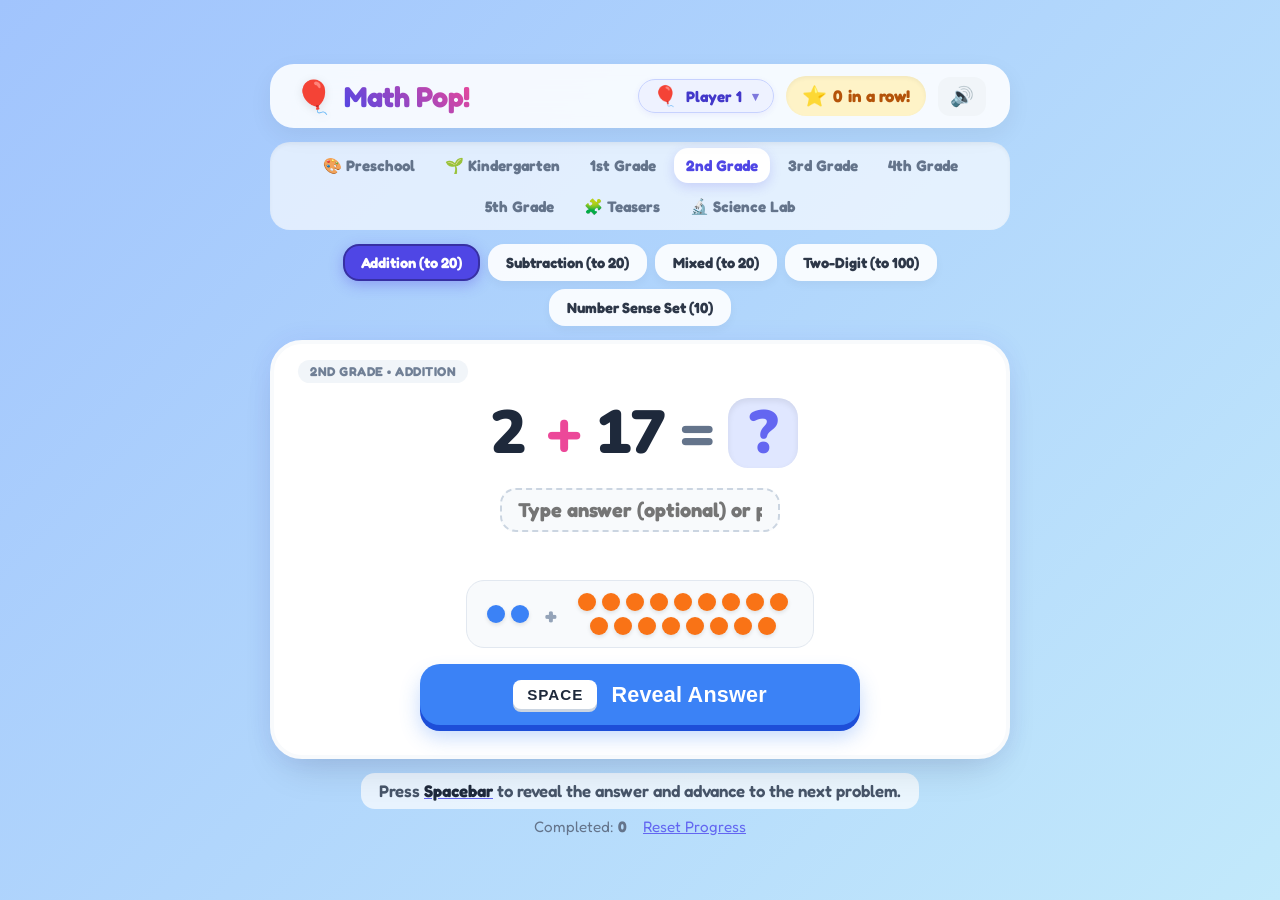
==== commit 928e6776: "Restore friendly childlike branding and playful tactile styling" ====
--- a/index.html
+++ b/index.html
@@ -3,31 +3,31 @@
 <head>
   <meta charset="UTF-8">
   <meta name="viewport" content="width=device-width, initial-scale=1.0">
-  <title>Math &amp; Logic Studio — Preschool to 5th Grade Math, Logic &amp; Science</title>
-  <link rel="icon" href="data:image/svg+xml,<svg xmlns=%22http://www.w3.org/2000/svg%22 viewBox=%220 0 100 100%22><text y=%22.9em%22 font-size=%2290%22>📐</text></svg>">
+  <title>Math Pop! 🚀 Preschool, Elementary Math, Logic &amp; Science Lab</title>
+  <link rel="icon" href="data:image/svg+xml,<svg xmlns=%22http://www.w3.org/2000/svg%22 viewBox=%220 0 100 100%22><text y=%22.9em%22 font-size=%2290%22>🎈</text></svg>">
   <link rel="stylesheet" href="style.css">
   <link rel="preconnect" href="https://fonts.googleapis.com">
   <link rel="preconnect" href="https://fonts.gstatic.com" crossorigin>
-  <link href="https://fonts.googleapis.com/css2?family=Inter:wght@500;600;700;800&family=Plus+Jakarta+Sans:wght@600;700;800&display=swap" rel="stylesheet">
+  <link href="https://fonts.googleapis.com/css2?family=Fredoka:wght@400;600;700&family=Nunito:wght@700;900&display=swap" rel="stylesheet">
 </head>
 <body>
   <div class="app-container">
     <!-- Header Area -->
     <header class="quiz-header">
       <div class="logo">
-        <span class="logo-icon">📐</span>
-        <h1>Math &amp; Logic</h1>
+        <span class="logo-icon">🎈</span>
+        <h1>Math Pop!</h1>
       </div>
 
       <div class="header-controls">
-        <button id="profileBtn" class="profile-pill" aria-label="Learner Profile" title="Switch learner or edit name">
-          <span id="profileAvatar" class="profile-avatar">📐</span>
-          <span id="profileName" class="profile-name">Student 1</span>
+        <button id="profileBtn" class="profile-pill" aria-label="Player Profile" title="Switch player or edit nickname">
+          <span id="profileAvatar" class="profile-avatar">🎈</span>
+          <span id="profileName" class="profile-name">Player 1</span>
           <span class="profile-pill-arrow">▾</span>
         </button>
         <div class="streak-pill" id="streakPill" title="Current streak">
-          <span class="star-icon">★</span>
-          <span id="streakCount">0</span> streak
+          <span class="star-icon">⭐</span>
+          <span id="streakCount">0</span> in a row!
         </div>
         <button id="soundToggle" class="icon-btn" aria-label="Toggle Sound" title="Toggle Sound">
           🔊
@@ -38,10 +38,10 @@
     <!-- Top Primary Navigation Tabs: Grades & Activities -->
     <nav class="app-tabs" role="tablist" aria-label="Grades and Activities">
       <button class="app-tab" id="tabPreschool" role="tab" aria-selected="false" data-tab="preschool">
-        Preschool
+        🎨 Preschool
       </button>
       <button class="app-tab" id="tabKindergarten" role="tab" aria-selected="false" data-tab="kindergarten">
-        Kindergarten
+        🌱 Kindergarten
       </button>
       <button class="app-tab" id="tabGrade1" role="tab" aria-selected="false" data-tab="grade1">
         1st Grade
@@ -59,10 +59,10 @@
         5th Grade
       </button>
       <button class="app-tab" id="tabRiddles" role="tab" aria-selected="false" data-tab="riddles">
-        Logic &amp; Spatial
+        🧩 Teasers
       </button>
       <button class="app-tab" id="tabScience" role="tab" aria-selected="false" data-tab="science">
-        Science Lab
+        🔬 Science Lab
       </button>
     </nav>
  
@@ -391,10 +391,10 @@
     <div class="modal-card">
       <div class="modal-header">
         <div class="modal-header-left">
-          <h2 id="profileModalTitle" class="modal-title">Learner Profile</h2>
+          <h2 id="profileModalTitle" class="modal-title">👤 Player Profile</h2>
         </div>
         <div class="modal-header-right">
-          <button id="modalPlayBtn" class="btn-play-header" title="Resume session">Done</button>
+          <button id="modalPlayBtn" class="btn-play-header" title="Resume learning">Play Now 🚀</button>
           <button id="closeProfileModalBtn" class="modal-close-btn" aria-label="Close Profile Modal">&times;</button>
         </div>
       </div>
@@ -403,11 +403,11 @@
         <!-- Active Player Showcase -->
         <div class="active-player-card">
           <div class="player-identity">
-            <span id="modalActiveAvatar" class="player-avatar-large" title="Click to change icon">📐</span>
+            <span id="modalActiveAvatar" class="player-avatar-large" title="Click to change avatar">🎈</span>
             <div class="player-info">
-              <div class="player-name-row" id="playerNameRow" title="Click to edit name">
-                <h3 id="modalActiveName" class="player-name">Student 1</h3>
-                <button id="editProfileBtn" class="mini-btn" title="Edit name or icon">Edit</button>
+              <div class="player-name-row" id="playerNameRow" title="Click to edit nickname">
+                <h3 id="modalActiveName" class="player-name">Player 1</h3>
+                <button id="editProfileBtn" class="mini-btn" title="Edit nickname or icon">Edit</button>
               </div>
               <span class="player-status-badge">Active Profile</span>
             </div>
@@ -419,11 +419,11 @@
           <!-- Edit Player Form (Hidden by default) -->
           <form id="editPlayerForm" class="edit-player-form hidden">
             <div class="form-row">
-              <input type="text" id="editPlayerNameInput" maxlength="15" placeholder="Name" required autocomplete="off" />
+              <input type="text" id="editPlayerNameInput" maxlength="15" placeholder="Nickname" required autocomplete="off" />
               <button type="submit" class="btn-primary-sm" id="savePlayerNameBtn">Save</button>
               <button type="button" id="cancelEditPlayerBtn" class="btn-secondary-sm">Cancel</button>
             </div>
-            <div class="avatar-select-label">Select Icon:</div>
+            <div class="avatar-select-label">Select Avatar:</div>
             <div class="avatar-picker-grid" id="editAvatarPicker">
               <!-- Icons injected by JS -->
             </div>
@@ -457,18 +457,18 @@
         <!-- Profile Switcher & Creator -->
         <div class="profile-switcher-section">
           <div class="section-header-row">
-            <h4>Switch Profile</h4>
-            <button id="toggleNewPlayerBtn" class="btn-text">+ New Profile</button>
+            <h4>Switch Player Session</h4>
+            <button id="toggleNewPlayerBtn" class="btn-text">+ New Player</button>
           </div>
 
           <!-- Add New Player Form (Hidden by default) -->
           <form id="newPlayerForm" class="new-player-form hidden">
             <div class="form-row">
-              <input type="text" id="newPlayerNameInput" maxlength="15" placeholder="Enter name..." required autocomplete="off" />
+              <input type="text" id="newPlayerNameInput" maxlength="15" placeholder="Enter nickname..." required autocomplete="off" />
               <button type="submit" class="btn-primary-sm">Create</button>
               <button type="button" id="cancelNewPlayerBtn" class="btn-secondary-sm">Cancel</button>
             </div>
-            <div class="avatar-select-label">Select Icon:</div>
+            <div class="avatar-select-label">Select Avatar:</div>
             <div class="avatar-picker-grid" id="newAvatarPicker">
               <!-- Icons injected by JS -->
             </div>
--- a/style.css
+++ b/style.css
@@ -1,18 +1,22 @@
+/* ========================================================
+   MATH POP! — PLAYFUL & FRIENDLY STYLESHEET
+   ======================================================== */
+
 :root {
-  --bg-gradient: linear-gradient(135deg, #f1f5f9 0%, #e2e8f0 100%);
+  --bg-gradient: linear-gradient(135deg, #a1c4fd 0%, #c2e9fb 100%);
   --card-bg: #ffffff;
-  --text-main: #0f172a;
-  --text-muted: #64748b;
-  --primary-color: #3730a3;
-  --accent-blue: #2563eb;
-  --accent-orange: #ea580c;
-  --accent-green: #059669;
-  --accent-yellow: #d97706;
-  --accent-pink: #db2777;
-  --accent-purple: #6d28d9;
-  --space-key-bg: #1e293b;
-  --space-key-shadow: #0f172a;
-  --card-shadow: 0 10px 25px -5px rgba(15, 23, 42, 0.08), 0 4px 10px -2px rgba(15, 23, 42, 0.04);
+  --text-main: #2d3748;
+  --text-muted: #718096;
+  --primary-color: #4f46e5;
+  --accent-blue: #3b82f6;
+  --accent-orange: #f97316;
+  --accent-green: #10b981;
+  --accent-yellow: #f59e0b;
+  --accent-pink: #ec4899;
+  --accent-purple: #8b5cf6;
+  --space-key-bg: #3b82f6;
+  --space-key-shadow: #1d4ed8;
+  --card-shadow: 0 20px 40px -15px rgba(0, 0, 0, 0.15), 0 0 25px rgba(79, 70, 229, 0.08);
 }
 
 * {
@@ -23,7 +27,7 @@
 }
 
 body {
-  font-family: 'Inter', -apple-system, BlinkMacSystemFont, "Segoe UI", Roboto, sans-serif;
+  font-family: 'Fredoka', -apple-system, BlinkMacSystemFont, "Segoe UI", Roboto, sans-serif;
   background: var(--bg-gradient);
   color: var(--text-main);
   min-height: 100vh;
@@ -36,10 +40,10 @@
 
 .app-container {
   width: 100%;
-  max-width: 760px;
+  max-width: 740px;
   display: flex;
   flex-direction: column;
-  gap: 12px;
+  gap: 14px;
 }
 
 /* Header */
@@ -47,11 +51,11 @@
   display: flex;
   justify-content: space-between;
   align-items: center;
-  background: #ffffff;
-  border: 1px solid #e2e8f0;
-  padding: 12px 20px;
-  border-radius: 16px;
-  box-shadow: 0 2px 8px rgba(15, 23, 42, 0.04);
+  background: rgba(255, 255, 255, 0.88);
+  backdrop-filter: blur(12px);
+  padding: 12px 24px;
+  border-radius: 24px;
+  box-shadow: 0 8px 24px rgba(0, 0, 0, 0.06);
 }
 
 .logo {
@@ -61,62 +65,61 @@
 }
 
 .logo-icon {
-  font-size: 1.5rem;
+  font-size: 2rem;
+  filter: drop-shadow(0 2px 4px rgba(0,0,0,0.1));
 }
 
 .logo h1 {
-  font-family: 'Plus Jakarta Sans', 'Inter', sans-serif;
-  font-size: 1.35rem;
-  font-weight: 800;
-  color: #0f172a;
-  letter-spacing: -0.4px;
+  font-family: 'Fredoka', sans-serif;
+  font-size: 1.8rem;
+  font-weight: 700;
+  background: linear-gradient(45deg, #4f46e5, #ec4899);
+  -webkit-background-clip: text;
+  -webkit-text-fill-color: transparent;
+  letter-spacing: -0.5px;
 }
 
 .header-controls {
   display: flex;
   align-items: center;
-  gap: 10px;
+  gap: 12px;
 }
 
 .streak-pill {
   display: flex;
   align-items: center;
   gap: 6px;
-  background: #f8fafc;
-  border: 1px solid #e2e8f0;
-  color: #334155;
-  font-weight: 600;
-  padding: 6px 14px;
+  background: #fef3c7;
+  color: #b45309;
+  font-weight: 700;
+  padding: 8px 16px;
   border-radius: 9999px;
-  font-size: 0.9rem;
-  transition: transform 0.15s ease;
+  box-shadow: inset 0 2px 4px rgba(0,0,0,0.05);
+  font-size: 1.05rem;
+  transition: transform 0.2s cubic-bezier(0.34, 1.56, 0.64, 1);
 }
 
 .streak-pill.bump {
-  transform: scale(1.06);
-  border-color: #f59e0b;
-  background: #fffbeb;
+  transform: scale(1.18);
 }
 
 .star-icon {
-  color: #f59e0b;
-  font-size: 1rem;
+  font-size: 1.25rem;
 }
 
 .icon-btn {
-  background: #f8fafc;
-  border: 1px solid #e2e8f0;
-  font-size: 1rem;
-  padding: 7px 11px;
-  border-radius: 10px;
+  background: #f1f5f9;
+  border: none;
+  font-size: 1.2rem;
+  padding: 8px 12px;
+  border-radius: 12px;
   cursor: pointer;
   transition: all 0.15s ease;
-  color: #334155;
 }
 
 .icon-btn:hover {
-  background: #f1f5f9;
-  border-color: #cbd5e1;
+  background: #e2e8f0;
+  transform: scale(1.08);
 }
 
 /* Primary App Navigation Tabs */
@@ -124,21 +127,22 @@
   display: flex;
   flex-wrap: wrap;
   justify-content: center;
-  gap: 4px;
-  background: #e2e8f0;
-  padding: 5px;
-  border-radius: 14px;
+  gap: 6px;
+  background: rgba(255, 255, 255, 0.65);
+  padding: 6px;
+  border-radius: 20px;
+  box-shadow: inset 0 2px 4px rgba(0, 0, 0, 0.04);
 }
 
 .app-tab {
   background: transparent;
   border: none;
   font-family: inherit;
-  font-size: 0.86rem;
-  font-weight: 600;
-  color: #475569;
-  padding: 7px 11px;
-  border-radius: 10px;
+  font-size: 0.95rem;
+  font-weight: 700;
+  color: #64748b;
+  padding: 8px 12px;
+  border-radius: 14px;
   cursor: pointer;
   transition: all 0.15s ease;
   display: inline-flex;
@@ -148,22 +152,31 @@
 }
 
 .app-tab:hover {
-  color: #0f172a;
-  background: rgba(255, 255, 255, 0.55);
+  color: #1e293b;
+  background: rgba(255, 255, 255, 0.85);
+  transform: translateY(-1px);
 }
 
 .app-tab.active {
   background: #ffffff;
-  color: #0f172a;
-  font-weight: 700;
-  box-shadow: 0 1px 3px rgba(15, 23, 42, 0.1);
+  color: #4f46e5;
+  font-weight: 800;
+  box-shadow: 0 4px 12px rgba(79, 70, 229, 0.18);
+}
+
+/* App Main Landmark Container */
+.app-main {
+  width: 100%;
+  display: flex;
+  flex-direction: column;
+  gap: 14px;
 }
 
 /* Tab Panels */
 .tab-panel {
   display: flex;
   flex-direction: column;
-  gap: 12px;
+  gap: 14px;
 }
 
 .tab-panel.hidden {
@@ -175,79 +188,80 @@
   display: flex;
   justify-content: center;
   flex-wrap: wrap;
-  gap: 6px;
+  gap: 8px;
 }
 
 .mode-btn, .riddle-mode-btn {
+  background: rgba(255, 255, 255, 0.9);
+  border: 2px solid transparent;
+  color: var(--text-main);
+  font-family: inherit;
+  font-size: 0.92rem;
+  font-weight: 700;
+  padding: 8px 16px;
+  border-radius: 16px;
+  cursor: pointer;
+  transition: all 0.2s cubic-bezier(0.34, 1.56, 0.64, 1);
+  box-shadow: 0 4px 10px rgba(0, 0, 0, 0.04);
+}
+
+.mode-btn:hover, .riddle-mode-btn:hover {
+  transform: translateY(-2px);
   background: #ffffff;
-  border: 1px solid #cbd5e1;
-  color: #334155;
-  font-family: inherit;
-  font-size: 0.85rem;
-  font-weight: 600;
-  padding: 7px 13px;
-  border-radius: 10px;
-  cursor: pointer;
-  transition: all 0.15s ease;
-}
-
-.mode-btn:hover, .riddle-mode-btn:hover {
-  background: #f8fafc;
-  border-color: #94a3b8;
-  color: #0f172a;
 }
 
 .mode-btn.active, .riddle-mode-btn.active {
-  background: #1e293b;
+  background: #4f46e5;
   color: #ffffff;
-  border-color: #0f172a;
-}
-
-/* Card Stage & Card */
+  border-color: #3730a3;
+  box-shadow: 0 4px 14px rgba(79, 70, 229, 0.35);
+}
+
+/* Card Stage & Pop-Up Card */
 .card-stage {
   display: flex;
   justify-content: center;
+  perspective: 1000px;
 }
 
 .popup-card {
   width: 100%;
   background: var(--card-bg);
-  border: 1px solid #e2e8f0;
-  border-radius: 20px;
+  border-radius: 32px;
   box-shadow: var(--card-shadow);
-  padding: 28px 24px 24px;
+  padding: 30px 24px;
   display: flex;
   flex-direction: column;
   align-items: center;
   position: relative;
-  transition: opacity 0.15s ease;
-  animation: popIn 0.18s ease-out;
+  transition: transform 0.25s cubic-bezier(0.34, 1.56, 0.64, 1);
+  animation: popIn 0.35s cubic-bezier(0.34, 1.56, 0.64, 1);
+  border: 4px solid #f8fafc;
 }
 
 @keyframes popIn {
   0% {
-    opacity: 0.6;
-    transform: translateY(4px);
+    opacity: 0;
+    transform: scale(0.88) translateY(20px);
   }
   100% {
     opacity: 1;
-    transform: translateY(0);
+    transform: scale(1) translateY(0);
   }
 }
 
 .card-badge {
   position: absolute;
-  top: 14px;
-  left: 20px;
+  top: 16px;
+  left: 24px;
   background: #f1f5f9;
-  color: #475569;
-  font-size: 0.76rem;
+  color: var(--text-muted);
+  font-size: 0.8rem;
   font-weight: 700;
   text-transform: uppercase;
   letter-spacing: 0.5px;
-  padding: 4px 10px;
-  border-radius: 6px;
-  border: 1px solid #e2e8f0;
+  padding: 4px 12px;
+  border-radius: 999px;
 }
 
 /* Problem Number Tag inside Question */
@@ -255,50 +269,48 @@
   display: inline-flex;
   align-items: center;
   justify-content: center;
-  background: #1e293b;
-  color: #ffffff;
-  font-family: 'Plus Jakarta Sans', 'Inter', sans-serif;
-  font-size: 0.85rem;
-  font-weight: 700;
-  padding: 2px 9px;
-  border-radius: 6px;
+  background: #e0e7ff;
+  color: #4338ca;
+  font-family: 'Fredoka', sans-serif;
+  font-size: 0.88rem;
+  font-weight: 700;
+  padding: 3px 10px;
+  border-radius: 10px;
   margin-right: 8px;
   vertical-align: middle;
-  letter-spacing: 0.2px;
+  box-shadow: 0 2px 0 #c7d2fe;
 }
 
 /* Math Equation Display */
 .equation-container {
-  margin: 22px 0 12px;
+  margin: 18px 0 10px;
   width: 100%;
   display: flex;
-  flex-direction: column;
-  align-items: center;
-  justify-content: center;
-  gap: 8px;
+  justify-content: center;
 }
 
 .equation {
-  font-family: 'Plus Jakarta Sans', 'Inter', sans-serif;
-  font-size: 3.4rem;
-  font-weight: 800;
+  font-family: 'Nunito', 'Fredoka', sans-serif;
+  font-size: 3.8rem;
+  font-weight: 900;
   display: flex;
   align-items: center;
   justify-content: center;
   flex-wrap: wrap;
   gap: 14px;
-  color: #0f172a;
+  color: #1e293b;
   letter-spacing: -1px;
 }
 
 .num {
-  color: #0f172a;
-  min-width: 46px;
+  color: #1e293b;
+  min-width: 50px;
   text-align: center;
 }
 
 .op {
-  color: #2563eb;
+  color: #ec4899;
+  transform: scale(1.05);
 }
 
 .equals {
@@ -306,32 +318,45 @@
 }
 
 .solution-slot {
-  min-width: 68px;
+  min-width: 70px;
   display: inline-flex;
   justify-content: center;
   align-items: center;
 }
 
 .question-mark {
-  color: #3730a3;
-  background: #eef2ff;
-  border: 2px solid #c7d2fe;
-  width: 64px;
-  height: 64px;
+  color: #6366f1;
+  background: #e0e7ff;
+  width: 70px;
+  height: 70px;
   display: inline-flex;
   align-items: center;
   justify-content: center;
-  border-radius: 14px;
+  border-radius: 20px;
+  animation: pulseQ 1.5s infinite ease-in-out;
+  box-shadow: inset 0 3px 6px rgba(0,0,0,0.08);
+}
+
+@keyframes pulseQ {
+  0%, 100% { transform: scale(1); }
+  50% { transform: scale(1.06); }
 }
 
 .solution-val {
-  color: #065f46;
-  background: #ecfdf5;
-  border: 2px solid #6ee7b7;
+  color: #059669;
+  background: #d1fae5;
   padding: 0 16px;
-  border-radius: 14px;
+  border-radius: 20px;
   display: inline-block;
+  animation: bounceSolve 0.4s cubic-bezier(0.34, 1.56, 0.64, 1);
+  box-shadow: 0 4px 12px rgba(16, 185, 129, 0.25);
   font-size: 0.95em;
+}
+
+@keyframes bounceSolve {
+  0% { transform: scale(0.5); opacity: 0; }
+  70% { transform: scale(1.15); }
+  100% { transform: scale(1); opacity: 1; }
 }
 
 /* Fraction Rendering */
@@ -345,7 +370,7 @@
 }
 
 .fraction-num {
-  border-bottom: 3px solid currentColor;
+  border-bottom: 3.5px solid currentColor;
   padding-bottom: 2px;
   line-height: 1;
 }
@@ -371,17 +396,17 @@
 #kindergartenAnswerInput,
 #preschoolAnswerInput {
   font-family: inherit;
-  font-size: 1.05rem;
-  font-weight: 600;
+  font-size: 1.25rem;
+  font-weight: 700;
   text-align: center;
-  border: 1.5px solid #cbd5e1;
+  border: 2.5px dashed #cbd5e1;
   background: #f8fafc;
-  color: #0f172a;
-  border-radius: 10px;
-  padding: 8px 14px;
+  color: #334155;
+  border-radius: 16px;
+  padding: 8px 16px;
   width: 280px;
   outline: none;
-  transition: all 0.15s ease;
+  transition: all 0.2s ease;
 }
 
 #answerInput:focus,
@@ -389,15 +414,16 @@
 #scienceAnswerInput:focus,
 #kindergartenAnswerInput:focus,
 #preschoolAnswerInput:focus {
-  border-color: #2563eb;
+  border-color: #6366f1;
   background: #ffffff;
-  box-shadow: 0 0 0 3px rgba(37, 99, 235, 0.12);
+  border-style: solid;
+  box-shadow: 0 0 0 4px rgba(99, 102, 241, 0.15);
 }
 
 .input-feedback {
-  font-size: 0.92rem;
-  font-weight: 600;
-  min-height: 22px;
+  font-size: 1rem;
+  font-weight: 700;
+  min-height: 24px;
 }
 
 .input-feedback.correct {
@@ -405,7 +431,7 @@
 }
 
 .input-feedback.incorrect {
-  color: #dc2626;
+  color: #e11d48;
 }
 
 /* Visualizer (Ten-Frames & Dot Counters) */
@@ -414,11 +440,11 @@
   align-items: center;
   justify-content: center;
   gap: 16px;
-  margin: 6px 0 14px;
+  margin: 8px 0 16px;
   padding: 12px 20px;
   background: #f8fafc;
-  border-radius: 12px;
-  min-height: 50px;
+  border-radius: 18px;
+  min-height: 54px;
   max-width: 95%;
   flex-wrap: wrap;
   border: 1px solid #e2e8f0;
@@ -433,17 +459,19 @@
 }
 
 .dot {
-  width: 16px;
-  height: 16px;
+  width: 18px;
+  height: 18px;
   border-radius: 50%;
+  transition: transform 0.2s ease;
+  box-shadow: 0 2px 4px rgba(0,0,0,0.1);
 }
 
 .dot-blue {
-  background: #2563eb;
+  background: #3b82f6;
 }
 
 .dot-orange {
-  background: #ea580c;
+  background: #f97316;
 }
 
 .dot-ghost {
@@ -453,24 +481,25 @@
 }
 
 .visualizer-op {
-  font-size: 1.35rem;
-  font-weight: 700;
-  color: #64748b;
-}
-
-/* Step-by-Step Breakdown */
+  font-size: 1.5rem;
+  font-weight: 800;
+  color: #94a3b8;
+}
+
+/* Step-by-Step Breakdown (PEMDAS, Fractions, Multi-step) */
 .step-explanation {
   width: 100%;
-  background: #f0fdf4;
-  border: 1.5px solid #86efac;
-  border-radius: 12px;
-  padding: 12px 16px;
-  margin: 6px 0 14px;
-  font-size: 0.98rem;
+  background: #ecfdf5;
+  border: 2px solid #a7f3d0;
+  border-radius: 18px;
+  padding: 12px 18px;
+  margin: 6px 0 16px;
+  font-size: 1.05rem;
   line-height: 1.45;
   color: #065f46;
   text-align: center;
   font-weight: 600;
+  animation: bounceIn 0.3s cubic-bezier(0.34, 1.56, 0.64, 1);
 }
 
 /* Geometry Diagram */
@@ -487,70 +516,76 @@
 }
 
 /* ========================================================
-   PROBLEM CARDS & VIEWPORTS
+   SPATIAL & VISUAL RIDDLES STYLING
    ======================================================== */
 .riddle-card {
-  padding: 28px 24px 24px;
+  padding: 28px 24px;
 }
 
 .riddle-header {
-  margin: 22px 0 14px;
+  margin: 18px 0 14px;
   text-align: center;
-  max-width: 640px;
 }
 
 .riddle-question {
-  font-family: 'Plus Jakarta Sans', 'Inter', sans-serif;
-  font-size: 1.35rem;
-  font-weight: 700;
-  color: #0f172a;
-  line-height: 1.4;
+  font-family: 'Fredoka', sans-serif;
+  font-size: 1.55rem;
+  font-weight: 700;
+  color: #1e293b;
+  line-height: 1.35;
 }
 
 .riddle-viewport {
   width: 100%;
-  min-height: 210px;
+  min-height: 220px;
   background: #f8fafc;
-  border: 1px solid #e2e8f0;
-  border-radius: 14px;
-  display: flex;
-  align-items: center;
-  justify-content: center;
-  padding: 14px;
-  margin-bottom: 14px;
+  border: 2px solid #e2e8f0;
+  border-radius: 24px;
+  display: flex;
+  align-items: center;
+  justify-content: center;
+  padding: 16px;
+  margin-bottom: 18px;
+  box-shadow: inset 0 2px 6px rgba(0, 0, 0, 0.03);
   position: relative;
   overflow: hidden;
 }
 
 .riddle-viewport svg {
   max-width: 100%;
-  max-height: 230px;
+  max-height: 240px;
   height: auto;
 }
 
 .riddle-solution-box {
   width: 100%;
-  background: #f0fdf4;
-  border: 1.5px solid #86efac;
-  border-radius: 12px;
-  padding: 12px 18px;
-  margin-bottom: 14px;
+  background: #ecfdf5;
+  border: 2px solid #a7f3d0;
+  border-radius: 20px;
+  padding: 14px 20px;
+  margin-bottom: 18px;
   text-align: center;
+  animation: bounceIn 0.35s cubic-bezier(0.34, 1.56, 0.64, 1);
+}
+
+@keyframes bounceIn {
+  0% { transform: scale(0.9); opacity: 0; }
+  100% { transform: scale(1); opacity: 1; }
 }
 
 .riddle-answer-title {
-  font-family: 'Plus Jakarta Sans', 'Inter', sans-serif;
-  font-size: 1.2rem;
+  font-family: 'Fredoka', sans-serif;
+  font-size: 1.45rem;
   font-weight: 800;
   color: #065f46;
   margin-bottom: 4px;
 }
 
 .riddle-explanation {
-  font-size: 0.98rem;
-  font-weight: 500;
-  color: #1e293b;
-  line-height: 1.45;
+  font-size: 1.1rem;
+  font-weight: 600;
+  color: #047857;
+  line-height: 1.4;
 }
 
 /* Spacebar Action Button */
@@ -562,58 +597,62 @@
 
 .spacebar-btn {
   width: 100%;
-  max-width: 420px;
-  background: #1e293b;
+  max-width: 440px;
+  background: var(--space-key-bg);
   border: none;
-  border-radius: 12px;
-  padding: 13px 22px;
-  display: flex;
-  align-items: center;
-  justify-content: center;
-  gap: 12px;
-  cursor: pointer;
-  box-shadow: 0 3px 0 #0f172a;
+  border-radius: 20px;
+  padding: 16px 24px;
+  display: flex;
+  align-items: center;
+  justify-content: center;
+  gap: 14px;
+  cursor: pointer;
+  box-shadow: 0 6px 0 var(--space-key-shadow), 0 12px 20px rgba(59, 130, 246, 0.3);
   transition: all 0.1s ease;
+  transform: translateY(0);
 }
 
 .spacebar-btn:hover {
-  background: #334155;
+  transform: translateY(-2px);
+  box-shadow: 0 8px 0 var(--space-key-shadow), 0 16px 24px rgba(59, 130, 246, 0.35);
 }
 
 .spacebar-btn:active, .spacebar-btn.pressed {
-  transform: translateY(2px);
-  box-shadow: 0 1px 0 #0f172a;
+  transform: translateY(4px);
+  box-shadow: 0 2px 0 var(--space-key-shadow), 0 4px 10px rgba(59, 130, 246, 0.2);
 }
 
 .key-cap {
-  background: rgba(255, 255, 255, 0.15);
-  border: 1px solid rgba(255, 255, 255, 0.25);
-  color: #ffffff;
-  font-size: 0.78rem;
-  font-weight: 700;
-  letter-spacing: 0.8px;
-  padding: 4px 10px;
-  border-radius: 6px;
+  background: #ffffff;
+  color: #1e293b;
+  font-size: 0.95rem;
+  font-weight: 800;
+  letter-spacing: 1px;
+  padding: 6px 14px;
+  border-radius: 8px;
+  box-shadow: 0 3px 0 #cbd5e1;
+  text-shadow: none;
 }
 
 .action-text {
   color: #ffffff;
-  font-size: 1.08rem;
-  font-weight: 700;
+  font-size: 1.35rem;
+  font-weight: 700;
+  letter-spacing: 0.2px;
 }
 
 .spacebar-btn.next-mode {
-  background: #059669;
-  box-shadow: 0 3px 0 #065f46;
+  background: #10b981;
+  box-shadow: 0 6px 0 #047857, 0 12px 20px rgba(16, 185, 129, 0.3);
 }
 
 .spacebar-btn.next-mode:hover {
-  background: #047857;
+  box-shadow: 0 8px 0 #047857, 0 16px 24px rgba(16, 185, 129, 0.35);
 }
 
 .spacebar-btn.next-mode:active, .spacebar-btn.next-mode.pressed {
-  transform: translateY(2px);
-  box-shadow: 0 1px 0 #065f46;
+  transform: translateY(4px);
+  box-shadow: 0 2px 0 #047857, 0 4px 10px rgba(16, 185, 129, 0.2);
 }
 
 /* Footer info */
@@ -621,36 +660,36 @@
   display: flex;
   flex-direction: column;
   align-items: center;
-  gap: 6px;
+  gap: 8px;
   text-align: center;
 }
 
 .footer-tip {
   color: #475569;
-  font-size: 0.9rem;
-  font-weight: 500;
-  background: rgba(255, 255, 255, 0.75);
-  border: 1px solid #e2e8f0;
-  padding: 6px 14px;
-  border-radius: 10px;
+  font-size: 1.05rem;
+  font-weight: 600;
+  background: rgba(255, 255, 255, 0.7);
+  padding: 8px 18px;
+  border-radius: 14px;
 }
 
 .key-hint strong {
-  color: #0f172a;
-  font-weight: 700;
+  color: #1e293b;
+  text-decoration: underline;
+  text-decoration-color: #6366f1;
 }
 
 .stats-bar {
   display: flex;
   gap: 16px;
-  font-size: 0.88rem;
+  font-size: 0.95rem;
   color: #64748b;
 }
 
 .link-btn {
   background: none;
   border: none;
-  color: #475569;
+  color: #6366f1;
   text-decoration: underline;
   font-family: inherit;
   font-size: inherit;
@@ -658,7 +697,7 @@
 }
 
 .link-btn:hover {
-  color: #0f172a;
+  color: #4338ca;
 }
 
 .hidden {
@@ -688,21 +727,28 @@
 }
 
 .thought-icon {
-  font-size: 2.5rem;
+  font-size: 3.4rem;
+  filter: drop-shadow(0 4px 6px rgba(0,0,0,0.1));
+  animation: floatBubble 2s infinite ease-in-out;
+}
+
+@keyframes floatBubble {
+  0%, 100% { transform: translateY(0) scale(1); }
+  50% { transform: translateY(-6px) scale(1.04); }
 }
 
 .thought-text {
-  font-size: 1.1rem;
+  font-size: 1.25rem;
+  font-weight: 700;
+  color: #334155;
+}
+
+.thought-hint {
+  font-size: 0.95rem;
+  color: #4f46e5;
   font-weight: 600;
-  color: #334155;
-}
-
-.thought-hint {
-  font-size: 0.88rem;
-  color: #475569;
-  font-weight: 600;
-  background: #e2e8f0;
-  padding: 4px 12px;
+  background: #e0e7ff;
+  padding: 4px 14px;
   border-radius: 999px;
 }
 
@@ -711,81 +757,92 @@
 .kindergarten-track-btn,
 .teaser-track-btn,
 .science-track-btn {
-  background: #ffffff;
-  border: 1px solid #cbd5e1;
-  color: #334155;
+  background: rgba(255, 255, 255, 0.9);
+  border: 2px solid transparent;
+  color: var(--text-main);
   font-family: inherit;
-  font-size: 0.86rem;
-  font-weight: 600;
-  padding: 7px 14px;
-  border-radius: 10px;
-  cursor: pointer;
-  transition: all 0.15s ease;
+  font-size: 0.92rem;
+  font-weight: 700;
+  padding: 8px 16px;
+  border-radius: 16px;
+  cursor: pointer;
+  transition: all 0.2s cubic-bezier(0.34, 1.56, 0.64, 1);
+  box-shadow: 0 4px 10px rgba(0, 0, 0, 0.04);
 }
 
 .preschool-track-btn:hover,
 .kindergarten-track-btn:hover,
 .teaser-track-btn:hover,
 .science-track-btn:hover {
-  background: #f8fafc;
-  border-color: #94a3b8;
-  color: #0f172a;
+  transform: translateY(-2px);
+  background: #ffffff;
 }
 
 .preschool-track-btn.active {
+  background: linear-gradient(135deg, #ec4899 0%, #db2777 100%);
+  color: #ffffff;
+  border-color: #be185d;
+  box-shadow: 0 4px 14px rgba(236, 72, 153, 0.35);
+}
+
+.kindergarten-track-btn.active {
+  background: linear-gradient(135deg, #10b981 0%, #059669 100%);
+  color: #ffffff;
+  border-color: #047857;
+  box-shadow: 0 4px 14px rgba(16, 185, 129, 0.35);
+}
+
+.teaser-track-btn.active {
+  background: linear-gradient(135deg, #4f46e5 0%, #6366f1 100%);
+  color: #ffffff;
+  border-color: #3730a3;
+  box-shadow: 0 4px 14px rgba(79, 70, 229, 0.35);
+}
+
+.science-track-btn.active {
+  background: linear-gradient(135deg, #0284c7 0%, #0369a1 100%);
+  color: #ffffff;
+  border-color: #075985;
+  box-shadow: 0 4px 14px rgba(2, 132, 199, 0.35);
+}
+
+/* Sequential Numbered Slide Navigation Toolbar */
+.slide-nav-toolbar {
+  display: flex;
+  align-items: center;
+  justify-content: space-between;
+  background: rgba(255, 255, 255, 0.75);
+  backdrop-filter: blur(8px);
+  padding: 8px 16px;
+  border-radius: 20px;
+  box-shadow: 0 4px 12px rgba(0, 0, 0, 0.04);
+  gap: 12px;
+  margin-bottom: 4px;
+}
+
+.slide-nav-btn {
+  background: #ffffff;
+  border: 1.5px solid #cbd5e1;
+  color: #334155;
+  font-family: inherit;
+  font-size: 0.92rem;
+  font-weight: 700;
+  padding: 6px 14px;
+  border-radius: 12px;
+  cursor: pointer;
+  transition: all 0.15s ease;
+  box-shadow: 0 2px 4px rgba(0,0,0,0.03);
+}
+
+.slide-nav-btn:hover:not(:disabled) {
   background: #4f46e5;
   color: #ffffff;
-  border-color: #3730a3;
-}
-
-.kindergarten-track-btn.active {
-  background: #0d9488;
-  color: #ffffff;
-  border-color: #0f766e;
-}
-
-.teaser-track-btn.active {
-  background: #3730a3;
-  color: #ffffff;
-  border-color: #312e81;
-}
-
-.science-track-btn.active {
-  background: #0369a1;
-  color: #ffffff;
-  border-color: #075985;
-}
-
-/* Sequential Numbered Slide Navigation Toolbar */
-.slide-nav-toolbar {
-  display: flex;
-  align-items: center;
-  justify-content: space-between;
-  background: #ffffff;
-  border: 1px solid #e2e8f0;
-  padding: 8px 14px;
-  border-radius: 14px;
-  gap: 10px;
-}
-
-.slide-nav-btn {
-  background: #f8fafc;
-  border: 1px solid #cbd5e1;
-  color: #334155;
-  font-family: inherit;
-  font-size: 0.85rem;
-  font-weight: 600;
-  padding: 6px 12px;
-  border-radius: 8px;
-  cursor: pointer;
-  transition: all 0.15s ease;
-  white-space: nowrap;
-}
-
-.slide-nav-btn:hover:not(:disabled) {
-  background: #1e293b;
-  color: #ffffff;
-  border-color: #1e293b;
+  border-color: #4f46e5;
+  transform: scale(1.04);
+}
+
+.slide-nav-btn:active {
+  transform: scale(0.96);
 }
 
 .slide-nav-btn:disabled {
@@ -802,65 +859,91 @@
 }
 
 .slide-counter-badge {
-  font-size: 0.82rem;
-  font-weight: 700;
-  color: #334155;
-  letter-spacing: 0.2px;
-  padding: 2px 8px;
-  border-radius: 6px;
-  background: #f1f5f9;
+  font-size: 0.92rem;
+  font-weight: 800;
+  color: #4f46e5;
+  letter-spacing: 0.3px;
+  padding: 2px 10px;
+  border-radius: 999px;
+  background: #eef2ff;
 }
 
 .slide-dots {
   display: flex;
   align-items: center;
   justify-content: center;
-  gap: 4px;
+  gap: 6px;
   flex-wrap: wrap;
+  max-width: 280px;
+}
+
+.slide-dot {
+  width: 9px;
+  height: 9px;
+  border-radius: 50%;
+  background: #cbd5e1;
+  cursor: pointer;
+  transition: all 0.2s cubic-bezier(0.34, 1.56, 0.64, 1);
+}
+
+.slide-dot:hover {
+  transform: scale(1.3);
+  background: #94a3b8;
+}
+
+.slide-dot.active {
+  background: #4f46e5;
+  transform: scale(1.35);
+  box-shadow: 0 0 0 3px rgba(79, 70, 229, 0.25);
 }
 
 /* Numbered Step Pills in Toolbar */
 .slide-step-btn {
-  min-width: 24px;
-  height: 24px;
-  padding: 0 5px;
-  border-radius: 6px;
-  border: 1px solid #cbd5e1;
-  background: #f8fafc;
+  min-width: 28px;
+  height: 28px;
+  padding: 0 6px;
+  border-radius: 50%;
+  border: 2px solid #cbd5e1;
+  background: #ffffff;
   color: #475569;
-  font-family: inherit;
-  font-size: 0.75rem;
+  font-family: 'Fredoka', sans-serif;
+  font-size: 0.85rem;
   font-weight: 700;
   cursor: pointer;
   display: inline-flex;
   align-items: center;
   justify-content: center;
-  transition: all 0.15s ease;
+  box-shadow: 0 2px 0 #cbd5e1;
+  transition: all 0.15s cubic-bezier(0.34, 1.56, 0.64, 1);
 }
 
 .slide-step-btn:hover {
-  border-color: #64748b;
-  color: #0f172a;
-  background: #e2e8f0;
+  border-color: #4f46e5;
+  color: #4f46e5;
+  transform: scale(1.15);
 }
 
 .slide-step-btn.completed {
   background: #dcfce7;
   border-color: #86efac;
-  color: #166534;
+  color: #15803d;
+  box-shadow: 0 2px 0 #86efac;
 }
 
 .slide-step-btn.active {
-  background: #1e293b;
-  border-color: #0f172a;
+  background: #4f46e5;
+  border-color: #3730a3;
   color: #ffffff;
-  box-shadow: 0 0 0 2px rgba(30, 41, 59, 0.2);
+  box-shadow: 0 3px 0 #3730a3, 0 4px 10px rgba(79, 70, 229, 0.35);
+  transform: scale(1.12);
 }
 
 .slide-step-btn.completed.active {
-  background: #059669;
+  background: #10b981;
   border-color: #047857;
   color: #ffffff;
+  box-shadow: 0 3px 0 #047857, 0 4px 10px rgba(16, 185, 129, 0.35);
+  transform: scale(1.12);
 }
 
 /* Set Complete Summary State */
@@ -870,69 +953,74 @@
   align-items: center;
   justify-content: center;
   text-align: center;
-  padding: 24px 16px;
+  padding: 28px 20px;
+  gap: 14px;
+  width: 100%;
+  animation: bounceIn 0.35s cubic-bezier(0.34, 1.56, 0.64, 1);
+}
+
+.set-complete-badge {
+  font-size: 3.5rem;
+  animation: floatBubble 2s infinite ease-in-out;
+}
+
+.set-complete-title {
+  font-family: 'Fredoka', sans-serif;
+  font-size: 1.8rem;
+  font-weight: 800;
+  background: linear-gradient(45deg, #4f46e5, #ec4899);
+  -webkit-background-clip: text;
+  -webkit-text-fill-color: transparent;
+}
+
+.set-complete-desc {
+  font-size: 1.15rem;
+  font-weight: 600;
+  color: #475569;
+  max-width: 440px;
+  line-height: 1.45;
+}
+
+.set-complete-actions {
+  display: flex;
   gap: 12px;
-  width: 100%;
-}
-
-.set-complete-badge {
-  background: #dcfce7;
-  color: #166534;
-  border: 1px solid #86efac;
-  font-size: 0.85rem;
-  font-weight: 700;
-  padding: 4px 12px;
-  border-radius: 999px;
-}
-
-.set-complete-title {
-  font-family: 'Plus Jakarta Sans', 'Inter', sans-serif;
-  font-size: 1.4rem;
-  font-weight: 800;
-  color: #0f172a;
-}
-
-.set-complete-desc {
-  font-size: 0.96rem;
-  color: #475569;
-  max-width: 420px;
-  line-height: 1.45;
-}
-
-.set-complete-actions {
-  display: flex;
-  gap: 10px;
   margin-top: 6px;
   flex-wrap: wrap;
   justify-content: center;
 }
 
 .btn-set-action {
-  background: #1e293b;
+  font-family: 'Fredoka', sans-serif;
+  background: #4f46e5;
   color: #ffffff;
   border: none;
-  border-radius: 10px;
-  font-family: inherit;
-  font-size: 0.9rem;
-  font-weight: 600;
-  padding: 9px 16px;
-  cursor: pointer;
-  transition: background 0.15s ease;
+  border-radius: 16px;
+  padding: 12px 24px;
+  font-size: 1.05rem;
+  font-weight: 700;
+  cursor: pointer;
+  box-shadow: 0 4px 0 #3730a3, 0 8px 16px rgba(79, 70, 229, 0.3);
+  transition: all 0.15s ease;
 }
 
 .btn-set-action:hover {
-  background: #334155;
+  transform: translateY(-2px);
+  box-shadow: 0 6px 0 #3730a3, 0 10px 20px rgba(79, 70, 229, 0.35);
+}
+
+.btn-set-action:active {
+  transform: translateY(2px);
+  box-shadow: 0 2px 0 #3730a3;
 }
 
 .btn-set-action.secondary {
   background: #f1f5f9;
   color: #334155;
-  border: 1px solid #cbd5e1;
+  box-shadow: 0 4px 0 #cbd5e1;
 }
 
 .btn-set-action.secondary:hover {
   background: #e2e8f0;
-  color: #0f172a;
 }
 
 /* Logic Riddle Illustration Box */
@@ -944,16 +1032,17 @@
   text-align: center;
   padding: 16px 20px;
   gap: 12px;
-  min-height: 170px;
+  min-height: 180px;
 }
 
 .logic-riddle-icon {
-  font-size: 2.6rem;
+  font-size: 3.2rem;
+  filter: drop-shadow(0 4px 6px rgba(0,0,0,0.1));
 }
 
 .logic-riddle-clue {
-  font-size: 1.1rem;
-  font-weight: 600;
+  font-size: 1.25rem;
+  font-weight: 700;
   color: #1e293b;
   line-height: 1.45;
   max-width: 520px;
@@ -972,15 +1061,17 @@
   display: inline-flex;
   align-items: center;
   justify-content: center;
-  width: 46px;
-  height: 50px;
+  width: 48px;
+  height: 52px;
   background: #ffffff;
-  border: 2px solid #4f46e5;
-  border-radius: 10px;
-  font-family: 'Plus Jakarta Sans', 'Inter', sans-serif;
-  font-size: 1.4rem;
+  border: 3px solid #6366f1;
+  border-radius: 12px;
+  font-family: 'Fredoka', sans-serif;
+  font-size: 1.6rem;
   font-weight: 800;
-  color: #3730a3;
+  color: #4f46e5;
+  box-shadow: 0 4px 0 #cbd5e1;
+  transition: all 0.3s cubic-bezier(0.34, 1.56, 0.64, 1);
 }
 
 .logic-tile.crossed {
@@ -988,13 +1079,15 @@
   border-color: #ef4444;
   color: #dc2626;
   text-decoration: line-through;
-  opacity: 0.65;
+  opacity: 0.6;
 }
 
 .logic-tile.green-glow {
   background: #d1fae5;
   border-color: #10b981;
   color: #047857;
+  transform: scale(1.08);
+  box-shadow: 0 4px 0 #059669;
 }
 
 .logic-banner {
@@ -1003,76 +1096,211 @@
   gap: 8px;
   padding: 8px 16px;
   background: #f1f5f9;
-  border-radius: 8px;
-  font-size: 1rem;
-  font-weight: 600;
+  border-radius: 10px;
+  font-family: 'Fredoka', sans-serif;
+  font-size: 1.15rem;
+  font-weight: 700;
   color: #334155;
 }
 
 .logic-banner.highlight {
-  background: #ecfdf5;
-  border: 1.5px solid #6ee7b7;
+  background: #fef3c7;
+  border: 2px solid #f59e0b;
+  color: #b45309;
+}
+
+/* ========================================================
+   SECTION CARD ACCENTS (PRESCHOOL, KINDERGARTEN, SCIENCE)
+   ======================================================== */
+.preschool-card {
+  border-top: 6px solid #ec4899;
+}
+
+.preschool-badge {
+  background: #fce7f3;
+  color: #be185d;
+  border: 1.5px solid #fbcfe8;
+}
+
+.preschool-viewport {
+  background: #ffffff;
+  border: 2px dashed #fbcfe8;
+  min-height: 200px;
+  display: flex;
+  align-items: center;
+  justify-content: center;
+  border-radius: 20px;
+  padding: 12px;
+}
+
+.preschool-solution-box {
+  background: #fdf2f8;
+  border: 2px solid #f472b6;
+  border-radius: 20px;
+  padding: 14px 20px;
+  margin-bottom: 18px;
+  text-align: center;
+  animation: bounceIn 0.35s cubic-bezier(0.34, 1.56, 0.64, 1);
+}
+
+.preschool-solution-box .preschool-answer-title {
+  color: #be185d;
+  font-size: 1.35rem;
+  font-weight: 800;
+  margin-bottom: 6px;
+}
+
+.preschool-solution-box .preschool-explanation {
+  color: #1e293b;
+  font-size: 1.05rem;
+  line-height: 1.5;
+}
+
+.kindergarten-card {
+  border-top: 6px solid #10b981;
+}
+
+.kindergarten-badge {
+  background: #d1fae5;
   color: #065f46;
-}
-
-/* Section Card Accents */
-.preschool-card {
-  border-top: 4px solid #4f46e5;
-}
-
-.preschool-badge {
-  background: #eef2ff;
-  color: #3730a3;
-  border-color: #c7d2fe;
-}
-
-.kindergarten-card {
-  border-top: 4px solid #0d9488;
-}
-
-.kindergarten-badge {
-  background: #f0fdfa;
-  color: #0f766e;
-  border-color: #99f6e4;
+  border: 1.5px solid #a7f3d0;
+}
+
+.kindergarten-viewport {
+  background: #ffffff;
+  border: 2px dashed #a7f3d0;
+  min-height: 200px;
+  display: flex;
+  align-items: center;
+  justify-content: center;
+  border-radius: 20px;
+  padding: 12px;
+}
+
+.kindergarten-solution-box {
+  background: #f0fdf4;
+  border: 2px solid #86efac;
+  border-radius: 20px;
+  padding: 14px 20px;
+  margin-bottom: 18px;
+  text-align: center;
+  animation: bounceIn 0.35s cubic-bezier(0.34, 1.56, 0.64, 1);
+}
+
+.kindergarten-solution-box .kindergarten-answer-title {
+  color: #047857;
+  font-size: 1.35rem;
+  font-weight: 800;
+  margin-bottom: 6px;
+}
+
+.kindergarten-solution-box .kindergarten-explanation {
+  color: #1e293b;
+  font-size: 1.05rem;
+  line-height: 1.5;
 }
 
 .science-card {
-  border-top: 4px solid #0369a1;
+  border-top: 6px solid #0284c7;
 }
 
 .science-badge {
-  background: #f0f9ff;
+  background: #e0f2fe;
   color: #0369a1;
-  border-color: #bae6fd;
+  border: 1.5px solid #bae6fd;
+}
+
+.science-viewport {
+  background: #ffffff;
+  border: 2px dashed #bae6fd;
+  min-height: 200px;
+  display: flex;
+  align-items: center;
+  justify-content: center;
+  border-radius: 20px;
+  padding: 12px;
+}
+
+.science-solution-box {
+  background: #f0fdf4;
+  border: 2px solid #86efac;
+  border-radius: 20px;
+  padding: 14px 20px;
+  margin-bottom: 18px;
+  text-align: center;
+  animation: bounceIn 0.35s cubic-bezier(0.34, 1.56, 0.64, 1);
+}
+
+.science-solution-box .riddle-answer-title {
+  color: #15803d;
+  font-size: 1.35rem;
+  font-weight: 800;
+  margin-bottom: 6px;
+}
+
+.science-solution-box .riddle-explanation {
+  color: #1e293b;
+  font-size: 1.05rem;
+  line-height: 1.5;
+}
+
+.science-tag {
+  display: inline-block;
+  padding: 4px 10px;
+  border-radius: 6px;
+  font-family: 'Fredoka', sans-serif;
+  font-size: 0.85rem;
+  font-weight: 700;
+  text-transform: uppercase;
+}
+
+.science-tag.vacuum {
+  background: #1e1b4b;
+  color: #a5b4fc;
+}
+
+.science-tag.air {
+  background: #e0f2fe;
+  color: #0369a1;
+}
+
+.science-tag.gravity {
+  background: #fef3c7;
+  color: #b45309;
 }
 
 .speak-btn,
 .kindergarten-speak-btn {
-  background: #f8fafc;
-  color: #334155;
-  font-weight: 600;
-  font-size: 0.85rem;
-  padding: 6px 12px;
-  border-radius: 8px;
-  border: 1px solid #cbd5e1;
+  background: #fef3c7;
+  color: #b45309;
+  font-weight: 700;
+  font-size: 0.95rem;
+  padding: 6px 14px;
+  border-radius: 12px;
+  border: 1.5px solid #fde68a;
   display: flex;
   align-items: center;
   gap: 4px;
   cursor: pointer;
+  transition: all 0.15s ease;
   white-space: nowrap;
 }
 
 .speak-btn:hover,
 .kindergarten-speak-btn:hover {
-  background: #f1f5f9;
-  color: #0f172a;
+  background: #fde68a;
+  transform: scale(1.05);
 }
 
 .speak-btn.speaking,
 .kindergarten-speak-btn.speaking {
-  background: #eef2ff;
-  border-color: #6366f1;
-  color: #3730a3;
+  animation: pulse 1s infinite alternate;
+  background: #fcd34d;
+}
+
+@keyframes pulse {
+  0% { transform: scale(1); }
+  100% { transform: scale(1.08); }
 }
 
 /* ========================================================
@@ -1082,25 +1310,32 @@
   display: flex;
   align-items: center;
   gap: 8px;
-  background: #f8fafc;
-  color: #1e293b;
+  background: rgba(238, 242, 255, 0.95);
+  color: #4338ca;
   font-family: inherit;
-  font-weight: 600;
-  font-size: 0.88rem;
-  padding: 6px 12px;
+  font-weight: 700;
+  font-size: 0.95rem;
+  padding: 6px 14px;
   border-radius: 9999px;
-  border: 1px solid #cbd5e1;
-  cursor: pointer;
-  transition: all 0.15s ease;
+  border: 1.5px solid #c7d2fe;
+  cursor: pointer;
+  box-shadow: 0 2px 6px rgba(79, 70, 229, 0.08);
+  transition: all 0.2s cubic-bezier(0.34, 1.56, 0.64, 1);
 }
 
 .profile-pill:hover {
-  background: #f1f5f9;
-  border-color: #94a3b8;
+  transform: translateY(-2px);
+  background: #ffffff;
+  border-color: #818cf8;
+  box-shadow: 0 4px 12px rgba(79, 70, 229, 0.18);
+}
+
+.profile-pill:active {
+  transform: translateY(0);
 }
 
 .profile-avatar {
-  font-size: 1.1rem;
+  font-size: 1.25rem;
   line-height: 1;
 }
 
@@ -1112,21 +1347,30 @@
 }
 
 .profile-pill-arrow {
-  font-size: 0.75rem;
+  font-size: 0.8rem;
   opacity: 0.65;
+  margin-left: 2px;
+  transition: transform 0.2s ease;
+}
+
+.profile-pill:hover .profile-pill-arrow {
+  opacity: 1;
+  transform: translateY(1px);
 }
 
 /* Modal Overlay */
 .modal-overlay {
   position: fixed;
   inset: 0;
-  background: rgba(15, 23, 42, 0.55);
-  backdrop-filter: blur(4px);
+  background: rgba(15, 23, 42, 0.6);
+  backdrop-filter: blur(8px);
   display: flex;
   align-items: center;
   justify-content: center;
   z-index: 2000;
   padding: 16px;
+  opacity: 1;
+  transition: opacity 0.2s ease;
 }
 
 .modal-overlay.hidden {
@@ -1136,107 +1380,146 @@
 .modal-card {
   background: #ffffff;
   width: 100%;
-  max-width: 520px;
+  max-width: 540px;
   max-height: 90vh;
-  border-radius: 18px;
-  box-shadow: 0 20px 40px -12px rgba(15, 23, 42, 0.25);
+  border-radius: 28px;
+  box-shadow: 0 25px 50px -12px rgba(0, 0, 0, 0.25), 0 0 0 1px rgba(0, 0, 0, 0.05);
   display: flex;
   flex-direction: column;
   overflow: hidden;
+  animation: modalPop 0.25s cubic-bezier(0.34, 1.56, 0.64, 1);
+}
+
+@keyframes modalPop {
+  from {
+    transform: scale(0.92);
+    opacity: 0;
+  }
+  to {
+    transform: scale(1);
+    opacity: 1;
+  }
 }
 
 .modal-header {
   display: flex;
   justify-content: space-between;
   align-items: center;
-  padding: 16px 22px;
-  border-bottom: 1px solid #e2e8f0;
+  padding: 16px 24px;
+  border-bottom: 1.5px solid #f1f5f9;
+}
+
+.modal-header-left {
+  display: flex;
+  flex-direction: column;
+  gap: 2px;
 }
 
 .modal-title {
-  font-size: 1.18rem;
-  font-weight: 700;
-  color: #0f172a;
+  font-family: 'Fredoka', sans-serif;
+  font-size: 1.35rem;
+  font-weight: 700;
+  color: #1e293b;
 }
 
 .modal-header-right {
   display: flex;
   align-items: center;
-  gap: 8px;
+  gap: 10px;
 }
 
 .btn-play-header {
-  background: #1e293b;
+  background: linear-gradient(135deg, #4f46e5, #4338ca);
   color: #ffffff;
   border: none;
-  border-radius: 8px;
-  font-weight: 600;
+  border-radius: 9999px;
+  font-weight: 700;
   font-size: 0.85rem;
-  padding: 6px 14px;
+  padding: 7px 15px;
   cursor: pointer;
   font-family: inherit;
+  transition: all 0.15s cubic-bezier(0.34, 1.56, 0.64, 1);
+  box-shadow: 0 2px 8px rgba(79, 70, 229, 0.25);
+  display: flex;
+  align-items: center;
+  gap: 4px;
 }
 
 .btn-play-header:hover {
-  background: #334155;
+  transform: translateY(-1px) scale(1.03);
+  box-shadow: 0 4px 14px rgba(79, 70, 229, 0.35);
+}
+
+.btn-play-header:active {
+  transform: translateY(0) scale(0.98);
 }
 
 .modal-close-btn {
   background: #f1f5f9;
   border: none;
-  font-size: 1.35rem;
+  font-size: 1.6rem;
   line-height: 1;
-  width: 32px;
-  height: 32px;
-  border-radius: 8px;
+  width: 36px;
+  height: 36px;
+  border-radius: 50%;
   display: flex;
   align-items: center;
   justify-content: center;
   cursor: pointer;
   color: #64748b;
+  transition: all 0.15s ease;
 }
 
 .modal-close-btn:hover {
   background: #e2e8f0;
   color: #0f172a;
+  transform: scale(1.08);
 }
 
 .modal-body {
-  padding: 18px 22px;
+  padding: 20px 24px;
   overflow-y: auto;
   display: flex;
   flex-direction: column;
-  gap: 18px;
-}
-
+  gap: 20px;
+}
+
+/* Active Player Showcase */
 .active-player-card {
-  background: #f8fafc;
-  border: 1px solid #e2e8f0;
-  border-radius: 14px;
-  padding: 16px;
+  background: linear-gradient(135deg, #f8fafc 0%, #f1f5f9 100%);
+  border: 2px solid #e2e8f0;
+  border-radius: 22px;
+  padding: 18px;
   display: flex;
   flex-direction: column;
-  gap: 14px;
+  gap: 16px;
 }
 
 .player-identity {
   display: flex;
   align-items: center;
-  gap: 14px;
+  gap: 16px;
 }
 
 .player-avatar-large {
-  font-size: 2.2rem;
+  font-size: 2.75rem;
   background: #ffffff;
-  width: 58px;
-  height: 58px;
-  border-radius: 14px;
-  display: flex;
-  align-items: center;
-  justify-content: center;
-  border: 1px solid #cbd5e1;
+  width: 68px;
+  height: 68px;
+  border-radius: 20px;
+  display: flex;
+  align-items: center;
+  justify-content: center;
+  box-shadow: 0 4px 12px rgba(0, 0, 0, 0.08);
+  border: 2px solid #e2e8f0;
   flex-shrink: 0;
   cursor: pointer;
+  transition: transform 0.15s ease, border-color 0.15s ease;
+}
+
+.player-avatar-large:hover {
+  transform: scale(1.08);
+  border-color: #818cf8;
 }
 
 .player-info {
@@ -1255,19 +1538,28 @@
   width: fit-content;
 }
 
+.player-name-row:hover .player-name {
+  color: #4f46e5;
+}
+
 .player-name {
-  font-size: 1.2rem;
+  font-family: 'Fredoka', sans-serif;
+  font-size: 1.4rem;
   font-weight: 700;
   color: #0f172a;
+  overflow: hidden;
+  text-overflow: ellipsis;
+  white-space: nowrap;
+  transition: color 0.15s ease;
 }
 
 .player-status-badge {
-  font-size: 0.72rem;
+  font-size: 0.76rem;
   font-weight: 700;
   text-transform: uppercase;
-  letter-spacing: 0.4px;
+  letter-spacing: 0.5px;
   background: #dcfce7;
-  color: #166534;
+  color: #15803d;
   padding: 2px 8px;
   border-radius: 9999px;
   width: fit-content;
@@ -1276,31 +1568,51 @@
 .mini-btn {
   background: #e2e8f0;
   border: none;
-  border-radius: 6px;
-  font-size: 0.75rem;
-  font-weight: 600;
-  padding: 3px 8px;
-  cursor: pointer;
-  color: #334155;
+  border-radius: 10px;
+  font-size: 0.78rem;
+  font-weight: 700;
+  padding: 4px 8px;
+  cursor: pointer;
+  color: #475569;
   font-family: inherit;
+  transition: all 0.15s ease;
+}
+
+.mini-btn:hover {
+  background: #cbd5e1;
+  color: #1e293b;
 }
 
 .save-feedback {
   background: #dcfce7;
   color: #166534;
-  border: 1px solid #86efac;
-  border-radius: 8px;
-  padding: 8px 12px;
-  font-weight: 600;
-  font-size: 0.86rem;
+  border: 1.5px solid #86efac;
+  border-radius: 12px;
+  padding: 8px 14px;
+  font-weight: 700;
+  font-size: 0.9rem;
   text-align: center;
-}
-
+  box-shadow: 0 2px 8px rgba(22, 101, 52, 0.08);
+  animation: feedbackPop 0.25s cubic-bezier(0.34, 1.56, 0.64, 1);
+}
+
+@keyframes feedbackPop {
+  from {
+    transform: scale(0.95);
+    opacity: 0;
+  }
+  to {
+    transform: scale(1);
+    opacity: 1;
+  }
+}
+
+/* Edit & New Forms */
 .edit-player-form, .new-player-form {
   background: #ffffff;
-  border: 1px solid #cbd5e1;
-  border-radius: 12px;
-  padding: 12px;
+  border: 2px dashed #cbd5e1;
+  border-radius: 16px;
+  padding: 14px;
   display: flex;
   flex-direction: column;
   gap: 10px;
@@ -1313,41 +1625,56 @@
 
 .form-row input {
   flex: 1;
-  padding: 7px 10px;
-  border-radius: 8px;
-  border: 1px solid #cbd5e1;
+  padding: 8px 12px;
+  border-radius: 12px;
+  border: 1.5px solid #cbd5e1;
   font-family: inherit;
-  font-size: 0.9rem;
+  font-size: 0.95rem;
   outline: none;
 }
 
+.form-row input:focus {
+  border-color: #4f46e5;
+  box-shadow: 0 0 0 3px rgba(79, 70, 229, 0.15);
+}
+
 .btn-primary-sm {
-  background: #1e293b;
+  background: #4f46e5;
   color: #ffffff;
   border: none;
-  border-radius: 8px;
-  font-weight: 600;
-  font-size: 0.85rem;
-  padding: 7px 12px;
+  border-radius: 12px;
+  font-weight: 700;
+  font-size: 0.88rem;
+  padding: 8px 14px;
   cursor: pointer;
   font-family: inherit;
+  transition: all 0.15s ease;
+}
+
+.btn-primary-sm:hover {
+  background: #4338ca;
 }
 
 .btn-secondary-sm {
   background: #e2e8f0;
-  color: #334155;
+  color: #475569;
   border: none;
-  border-radius: 8px;
-  font-weight: 600;
-  font-size: 0.85rem;
-  padding: 7px 12px;
+  border-radius: 12px;
+  font-weight: 700;
+  font-size: 0.88rem;
+  padding: 8px 12px;
   cursor: pointer;
   font-family: inherit;
+  transition: all 0.15s ease;
+}
+
+.btn-secondary-sm:hover {
+  background: #cbd5e1;
 }
 
 .avatar-select-label {
-  font-size: 0.78rem;
-  font-weight: 600;
+  font-size: 0.82rem;
+  font-weight: 700;
   color: #64748b;
 }
 
@@ -1359,37 +1686,46 @@
 
 .avatar-choice {
   background: #ffffff;
-  border: 1px solid #cbd5e1;
-  border-radius: 8px;
-  font-size: 1.15rem;
-  width: 36px;
-  height: 36px;
-  display: flex;
-  align-items: center;
-  justify-content: center;
-  cursor: pointer;
+  border: 2px solid #e2e8f0;
+  border-radius: 12px;
+  font-size: 1.3rem;
+  width: 40px;
+  height: 40px;
+  display: flex;
+  align-items: center;
+  justify-content: center;
+  cursor: pointer;
+  transition: all 0.15s cubic-bezier(0.34, 1.56, 0.64, 1);
   padding: 0;
+  font-family: inherit;
+}
+
+.avatar-choice:hover {
+  transform: scale(1.15);
+  border-color: #818cf8;
 }
 
 .avatar-choice.selected {
-  border-color: #2563eb;
-  background: #eff6ff;
-  box-shadow: 0 0 0 2px rgba(37, 99, 235, 0.2);
+  border-color: #4f46e5;
+  background: #eef2ff;
+  transform: scale(1.12);
+  box-shadow: 0 0 0 3px rgba(79, 70, 229, 0.2);
 }
 
 /* Stats Grid */
 .profile-stats-grid {
   display: grid;
   grid-template-columns: repeat(3, 1fr);
-  gap: 8px;
+  gap: 10px;
 }
 
 .stat-box {
   background: #ffffff;
-  border-radius: 10px;
-  padding: 10px 8px;
+  border-radius: 16px;
+  padding: 12px 8px;
   text-align: center;
-  border: 1px solid #e2e8f0;
+  border: 1.5px solid #e2e8f0;
+  box-shadow: 0 2px 6px rgba(0, 0, 0, 0.03);
 }
 
 .stat-box.primary {
@@ -1398,42 +1734,43 @@
 }
 
 .stat-number {
-  font-family: 'Plus Jakarta Sans', 'Inter', sans-serif;
-  font-size: 1.4rem;
-  font-weight: 800;
-  color: #0f172a;
+  font-family: 'Nunito', sans-serif;
+  font-size: 1.6rem;
+  font-weight: 900;
+  color: #1e293b;
   display: block;
+  line-height: 1.1;
 }
 
 .stat-box.primary .stat-number {
-  color: #1d4ed8;
+  color: #2563eb;
 }
 
 .stat-label {
-  font-size: 0.75rem;
+  font-size: 0.78rem;
   font-weight: 600;
   color: #64748b;
-  margin-top: 2px;
+  margin-top: 4px;
   display: block;
 }
 
 /* Category Breakdown */
 .category-breakdown-section {
-  border-top: 1px solid #e2e8f0;
-  padding-top: 12px;
+  border-top: 1.5px solid #e2e8f0;
+  padding-top: 14px;
 }
 
 .breakdown-title {
-  font-size: 0.82rem;
+  font-size: 0.88rem;
   font-weight: 700;
   color: #475569;
-  margin-bottom: 8px;
+  margin-bottom: 10px;
 }
 
 .category-chips-grid {
   display: flex;
   flex-wrap: wrap;
-  gap: 6px;
+  gap: 8px;
 }
 
 .cat-chip {
@@ -1441,28 +1778,28 @@
   align-items: center;
   gap: 6px;
   background: #ffffff;
-  border: 1px solid #e2e8f0;
-  border-radius: 8px;
-  padding: 4px 9px;
-  font-size: 0.78rem;
+  border: 1.5px solid #e2e8f0;
+  border-radius: 12px;
+  padding: 5px 10px;
+  font-size: 0.82rem;
   font-weight: 600;
   color: #334155;
 }
 
 .cat-chip-count {
   background: #f1f5f9;
-  font-weight: 700;
-  padding: 1px 6px;
-  border-radius: 6px;
-  color: #1e293b;
-  font-size: 0.78rem;
+  font-weight: 800;
+  padding: 2px 7px;
+  border-radius: 8px;
+  color: #4f46e5;
+  font-size: 0.82rem;
 }
 
 /* Switcher Section */
 .profile-switcher-section {
   display: flex;
   flex-direction: column;
-  gap: 10px;
+  gap: 12px;
 }
 
 .section-header-row {
@@ -1472,27 +1809,32 @@
 }
 
 .section-header-row h4 {
-  font-size: 0.95rem;
-  font-weight: 700;
-  color: #0f172a;
+  font-size: 1.05rem;
+  font-weight: 700;
+  color: #1e293b;
 }
 
 .btn-text {
   background: none;
   border: none;
-  color: #2563eb;
-  font-weight: 600;
-  font-size: 0.85rem;
+  color: #4f46e5;
+  font-weight: 700;
+  font-size: 0.9rem;
   cursor: pointer;
   padding: 4px 8px;
-  border-radius: 6px;
+  border-radius: 8px;
   font-family: inherit;
+  transition: all 0.15s ease;
+}
+
+.btn-text:hover {
+  background: #eef2ff;
 }
 
 .profile-list {
   display: flex;
   flex-direction: column;
-  gap: 6px;
+  gap: 8px;
 }
 
 .profile-item {
@@ -1500,26 +1842,47 @@
   align-items: center;
   justify-content: space-between;
   background: #f8fafc;
-  border: 1px solid #e2e8f0;
-  border-radius: 10px;
-  padding: 10px 12px;
-  cursor: pointer;
+  border: 2px solid #e2e8f0;
+  border-radius: 16px;
+  padding: 12px 14px;
+  cursor: pointer;
+  user-select: none;
+  transition: all 0.18s cubic-bezier(0.34, 1.56, 0.64, 1);
+}
+
+.profile-item:not(.active):hover {
+  background: #f1f5f9;
+  border-color: #818cf8;
+  transform: translateY(-2px);
+  box-shadow: 0 4px 12px rgba(79, 70, 229, 0.12);
+}
+
+.profile-item:not(.active):hover .btn-switch {
+  background: #4f46e5;
+  border-color: #4f46e5;
+  color: #ffffff;
+}
+
+.profile-item:active {
+  transform: translateY(0);
 }
 
 .profile-item.active {
-  border-color: #2563eb;
-  background: #eff6ff;
+  border-color: #6366f1;
+  background: #eef2ff;
+  box-shadow: 0 0 0 1px #6366f1;
   cursor: default;
 }
 
 .profile-item-left {
   display: flex;
   align-items: center;
-  gap: 10px;
+  gap: 12px;
 }
 
 .profile-item-avatar {
-  font-size: 1.35rem;
+  font-size: 1.6rem;
+  line-height: 1;
 }
 
 .profile-item-info {
@@ -1529,24 +1892,28 @@
 }
 
 .profile-item-name {
-  font-weight: 700;
-  font-size: 0.95rem;
+  font-weight: 800;
+  font-size: 1.05rem;
   color: #0f172a;
 }
 
 .profile-item-stats {
-  font-size: 0.78rem;
+  font-size: 0.8rem;
   color: #64748b;
+  font-weight: 600;
 }
 
 .btn-switch {
   background: #ffffff;
-  border: 1px solid #cbd5e1;
-  border-radius: 6px;
-  font-weight: 600;
-  font-size: 0.78rem;
-  padding: 4px 10px;
-  color: #334155;
+  border: 1.5px solid #cbd5e1;
+  border-radius: 10px;
+  font-weight: 700;
+  font-size: 0.82rem;
+  padding: 6px 12px;
+  cursor: pointer;
+  color: #475569;
+  font-family: inherit;
+  transition: all 0.15s ease;
   pointer-events: none;
 }
 
@@ -1555,17 +1922,18 @@
 }
 
 .profile-item-active-label {
-  font-size: 0.75rem;
-  font-weight: 700;
-  color: #1d4ed8;
-  background: #dbeafe;
-  padding: 3px 8px;
+  font-size: 0.8rem;
+  font-weight: 700;
+  color: #4f46e5;
+  background: #e0e7ff;
+  padding: 4px 10px;
   border-radius: 9999px;
 }
 
+/* Management & Backup */
 .profile-management-section {
-  border-top: 1px solid #e2e8f0;
-  padding-top: 12px;
+  border-top: 1.5px solid #f1f5f9;
+  padding-top: 14px;
   display: flex;
   justify-content: space-between;
   align-items: center;
@@ -1580,26 +1948,36 @@
 
 .btn-warning-sm {
   background: #fffbeb;
-  border: 1px solid #fde68a;
+  border: 1.5px solid #fde68a;
   color: #b45309;
-  border-radius: 8px;
-  font-size: 0.78rem;
-  font-weight: 600;
-  padding: 5px 10px;
+  border-radius: 10px;
+  font-size: 0.8rem;
+  font-weight: 700;
+  padding: 6px 12px;
   cursor: pointer;
   font-family: inherit;
+  transition: all 0.15s ease;
+}
+
+.btn-warning-sm:hover {
+  background: #fef3c7;
 }
 
 .btn-danger-sm {
   background: #fef2f2;
-  border: 1px solid #fecaca;
+  border: 1.5px solid #fecaca;
   color: #dc2626;
-  border-radius: 8px;
-  font-size: 0.78rem;
-  font-weight: 600;
-  padding: 5px 10px;
+  border-radius: 10px;
+  font-size: 0.8rem;
+  font-weight: 700;
+  padding: 6px 12px;
   cursor: pointer;
   font-family: inherit;
+  transition: all 0.15s ease;
+}
+
+.btn-danger-sm:hover {
+  background: #fee2e2;
 }
 
 .backup-actions {
@@ -1610,46 +1988,59 @@
 .link-action {
   background: none;
   border: none;
-  color: #475569;
-  font-size: 0.8rem;
-  font-weight: 600;
+  color: #6366f1;
+  font-size: 0.82rem;
+  font-weight: 700;
   cursor: pointer;
   text-decoration: underline;
   font-family: inherit;
+  padding: 4px 0;
+}
+
+.link-action:hover {
+  color: #4338ca;
 }
 
 /* Responsive adjustments */
 @media (max-width: 580px) {
   .equation {
-    font-size: 2.5rem;
+    font-size: 2.8rem;
     gap: 8px;
   }
   .question-mark {
-    width: 52px;
-    height: 52px;
+    width: 54px;
+    height: 54px;
   }
   .riddle-question {
+    font-size: 1.25rem;
+  }
+  .action-text {
     font-size: 1.15rem;
   }
-  .action-text {
-    font-size: 1rem;
-  }
   .popup-card {
-    padding: 24px 14px 18px;
+    padding: 22px 14px;
   }
   .app-tab {
-    font-size: 0.8rem;
-    padding: 6px 8px;
+    font-size: 0.84rem;
+    padding: 6px 9px;
+    border-radius: 10px;
   }
-  .slide-nav-toolbar {
-    flex-wrap: wrap;
-    justify-content: center;
+  .app-tabs {
+    gap: 5px;
+    padding: 5px;
+  }
+}
+
+@media (max-width: 440px) {
+  .app-tab {
+    font-size: 0.78rem;
+    padding: 5px 7px;
   }
 }
 
 /* Accessible Keyboard Navigation & Focus Outlines */
 :focus-visible {
-  outline: 2px solid #2563eb;
+  outline: 3px solid #4f46e5;
   outline-offset: 2px;
 }
 
@@ -1668,9 +2059,9 @@
 .btn-primary-sm:focus-visible,
 .btn-secondary-sm:focus-visible,
 .mini-btn:focus-visible {
-  outline: 2px solid #2563eb;
+  outline: 3px solid #4f46e5;
   outline-offset: 2px;
-  box-shadow: 0 0 0 3px rgba(37, 99, 235, 0.25);
+  box-shadow: 0 0 0 4px rgba(79, 70, 229, 0.25);
 }
 
 input:focus-visible,
@@ -1682,14 +2073,8 @@
 #scienceAnswerInput:focus-visible,
 #editPlayerNameInput:focus-visible,
 #newPlayerNameInput:focus-visible {
-  outline: 2px solid #2563eb;
+  outline: 3px solid #4f46e5;
   outline-offset: 1px;
-  border-color: #2563eb;
-  box-shadow: 0 0 0 3px rgba(37, 99, 235, 0.2);
-}
-
-.app-main {
-  display: block;
-  width: 100%;
-}
-
+  border-color: #4f46e5;
+  box-shadow: 0 0 0 4px rgba(79, 70, 229, 0.2);
+}
